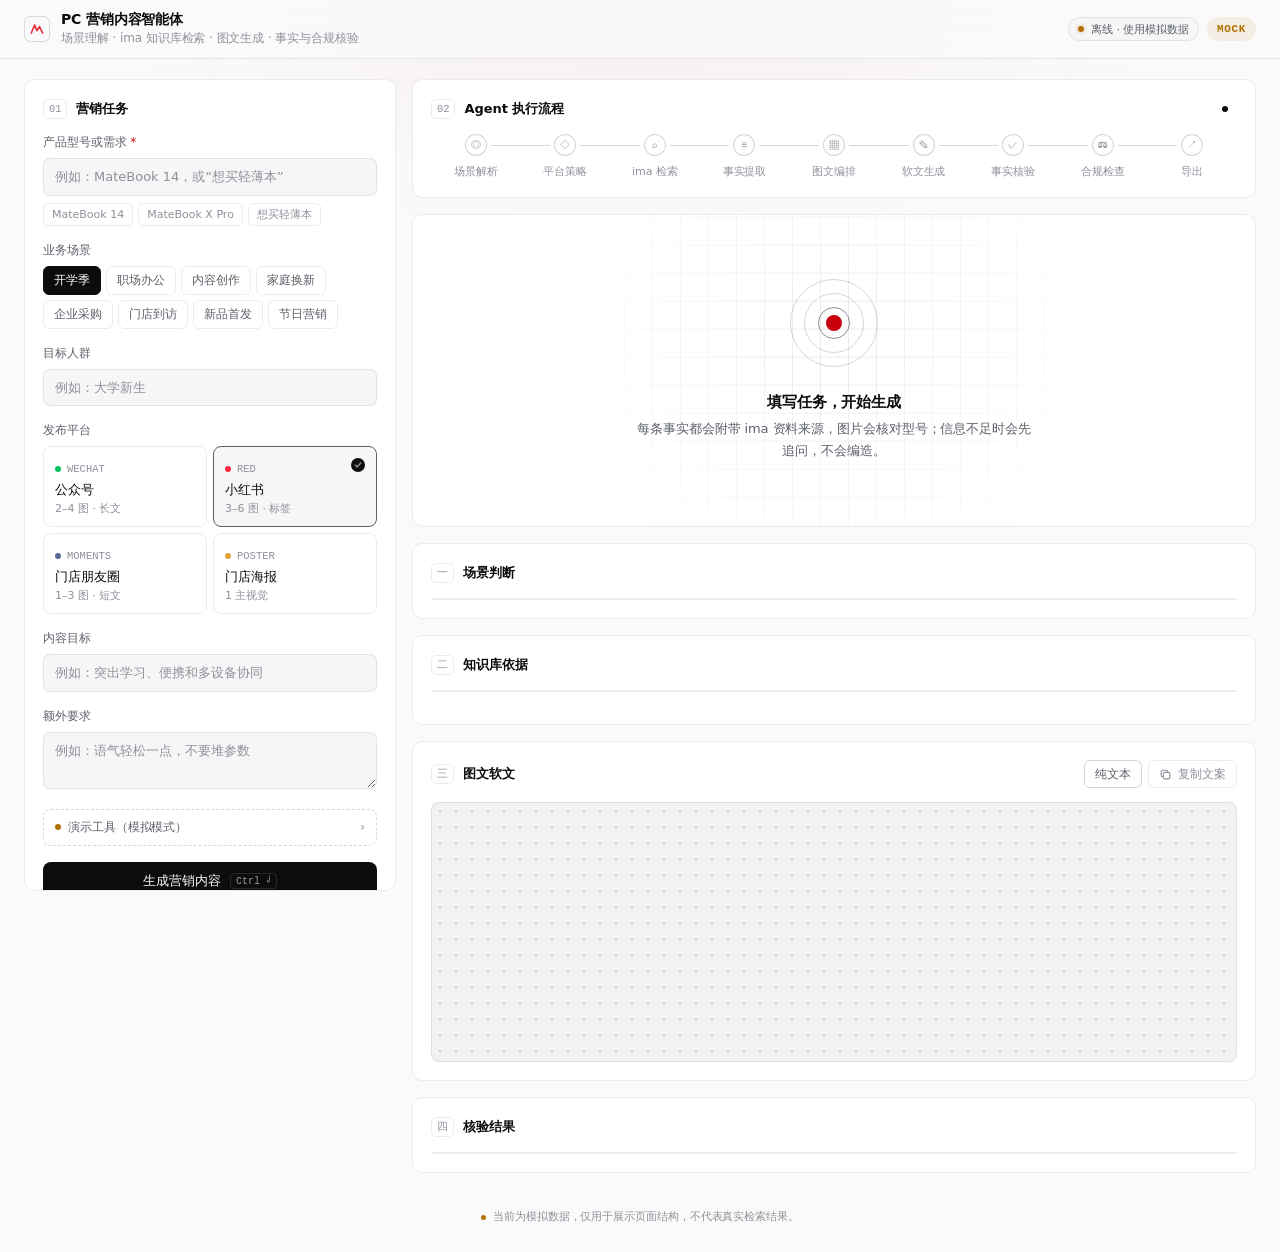
==== ui/index.html @ d0c8c780 "feat(ui): 新增营销内容智能体前端界面（成员 B，模拟数据版） - ui/index.html、ui/styles.css、ui/app.js、ui/mock.js，原生 HTML/CSS/J" ====
<!DOCTYPE html>
<html lang="zh-CN">
<head>
  <meta charset="UTF-8" />
  <meta name="viewport" content="width=device-width, initial-scale=1.0" />
  <title>华为 PC 营销内容智能体</title>
  <link rel="stylesheet" href="styles.css" />
</head>
<body>
  <header class="topbar">
    <div class="brand">
      <div class="logo" aria-hidden="true">
        <svg viewBox="0 0 32 32"><rect x="0.5" y="0.5" width="31" height="31" rx="8" fill="none" stroke="currentColor" stroke-opacity=".18"/><path d="M9 21l4-10 3 7 3-5 4 8" stroke="#e5303a" stroke-width="2" fill="none" stroke-linecap="round" stroke-linejoin="round"/></svg>
      </div>
      <div>
        <h1>PC 营销内容智能体</h1>
        <p>场景理解 · ima 知识库检索 · 图文生成 · 事实与合规核验</p>
      </div>
    </div>
    <div class="topbar-right">
      <div class="kb-chip" id="kbChip" title="知识库连接状态">
        <span class="dot"></span><span id="kbText">检测中…</span>
      </div>
      <div class="mode-chip" id="modeChip">MOCK</div>
    </div>
  </header>

  <main class="layout">
    <!-- 左侧：任务输入 -->
    <section class="panel input-panel" aria-labelledby="inputTitle">
      <div class="panel-head">
        <span class="step-num">01</span>
        <h2 id="inputTitle">营销任务</h2>
      </div>

      <form id="taskForm" novalidate>
        <label class="field">
          <span class="field-label">产品型号或需求 <em>*</em></span>
          <input id="product" name="product_query" type="text" placeholder="例如：MateBook 14，或“想买轻薄本”" autocomplete="off" />
          <div class="presets" id="productPresets"></div>
        </label>

        <div class="field">
          <span class="field-label">业务场景</span>
          <div class="chips" id="sceneChips" role="radiogroup" aria-label="业务场景"></div>
        </div>

        <label class="field">
          <span class="field-label">目标人群</span>
          <input id="audience" name="audience" type="text" placeholder="例如：大学新生" autocomplete="off" />
        </label>

        <div class="field">
          <span class="field-label">发布平台</span>
          <div class="platforms" id="platformCards" role="radiogroup" aria-label="发布平台"></div>
        </div>

        <label class="field">
          <span class="field-label">内容目标</span>
          <input id="goal" name="goal" type="text" placeholder="例如：突出学习、便携和多设备协同" autocomplete="off" />
        </label>

        <label class="field">
          <span class="field-label">额外要求</span>
          <textarea id="extra" name="extra_requirements" rows="2" placeholder="例如：语气轻松一点，不要堆参数"></textarea>
        </label>

        <details class="demo-box" id="demoBox">
          <summary>演示工具（模拟模式）</summary>
          <div class="demo-inner">
            <span class="field-label">强制返回状态</span>
            <div class="seg" id="forceSeg">
              <button type="button" data-v="auto" class="on">自动</button>
              <button type="button" data-v="success">成功</button>
              <button type="button" data-v="partial">部分</button>
              <button type="button" data-v="needs_input">追问</button>
              <button type="button" data-v="conflict">冲突</button>
              <button type="button" data-v="error">失败</button>
            </div>
            <span class="field-label">一键填入测试用例</span>
            <div class="cases" id="caseBtns"></div>
          </div>
        </details>

        <button type="submit" class="btn-primary" id="runBtn">
          <span class="btn-text">生成营销内容</span>
          <span class="btn-spin" aria-hidden="true"></span>
          <kbd>Ctrl ↵</kbd>
        </button>
      </form>
    </section>

    <!-- 右侧：流程与结果 -->
    <section class="result-col" aria-live="polite">
      <!-- Agent 流程 -->
      <div class="panel pipeline-panel">
        <div class="panel-head">
          <span class="step-num">02</span>
          <h2>Agent 执行流程</h2>
          <span class="status-badge" id="statusBadge" hidden></span>
        </div>
        <ol class="pipeline" id="pipeline"></ol>
      </div>

      <!-- 空状态 -->
      <div class="panel empty-state" id="emptyState">
        <div class="empty-art" aria-hidden="true">
          <div class="ring r1"></div><div class="ring r2"></div><div class="ring r3"></div>
          <div class="core">AI</div>
        </div>
        <h3>填写任务，开始生成</h3>
        <p>每条事实都会附带 ima 资料来源，图片会核对型号；信息不足时会先追问，不会编造。</p>
      </div>

      <!-- 状态提示 -->
      <div class="alert" id="alertBox" hidden></div>

      <!-- 四块结果 -->
      <div class="results" id="results" hidden>
        <article class="panel card" id="cardScene">
          <div class="panel-head"><span class="step-num">一</span><h2>场景判断</h2></div>
          <div class="scene-grid" id="sceneGrid"></div>
        </article>

        <article class="panel card" id="cardEvidence">
          <div class="panel-head"><span class="step-num">二</span><h2>知识库依据</h2><span class="count" id="evCount"></span></div>
          <ul class="facts" id="factList"></ul>
          <div class="media-strip" id="mediaStrip"></div>
        </article>

        <article class="panel card card-wide" id="cardContent">
          <div class="panel-head">
            <span class="step-num">三</span><h2>图文软文</h2>
            <div class="head-actions">
              <button class="btn-ghost" id="toggleView" type="button">纯文本</button>
              <button class="btn-copy" id="copyBtn" type="button" disabled>
                <svg viewBox="0 0 24 24" aria-hidden="true"><rect x="8" y="8" width="12" height="12" rx="2"/><path d="M16 8V6a2 2 0 0 0-2-2H6a2 2 0 0 0-2 2v8a2 2 0 0 0 2 2h2"/></svg>
                <span>复制文案</span>
              </button>
            </div>
          </div>
          <div class="preview-stage" id="previewStage"></div>
          <pre class="plain" id="plainView" hidden></pre>
        </article>

        <article class="panel card card-wide" id="cardChecks">
          <div class="panel-head"><span class="step-num">四</span><h2>核验结果</h2><div class="check-summary" id="checkSummary"></div></div>
          <div class="checks" id="checkList"></div>
        </article>
      </div>
    </section>
  </main>

  <footer class="foot">
    <span id="footNote">当前为模拟数据，仅用于展示页面结构，不代表真实检索结果。</span>
  </footer>

  <div class="toast" id="toast" role="status"></div>

  <script src="mock.js"></script>
  <script src="app.js"></script>
</body>
</html>
---- ui/styles.css ----
/* 华为 PC 营销内容智能体 · 前端样式（成员 B）
 * 设计语言：Linear / Vercel 式极简 —— 中性底色、1px 细边框、红色仅作点缀、动效克制。
 * 默认深色，跟随系统自动切换浅色。
 */
:root {
  --bg: #08090a;
  --surface: #0e0f11;
  --surface-2: #141518;
  --surface-3: #1b1c20;
  --line: rgba(255, 255, 255, 0.07);
  --line-2: rgba(255, 255, 255, 0.14);
  --text: #f2f3f5;
  --text-2: #9a9ea8;
  --text-3: #62666f;
  --accent: #e5303a;
  --accent-soft: rgba(229, 48, 58, 0.12);
  --invert: #f2f3f5;
  --invert-text: #0b0c0d;
  --pass: #3fb97c;  --pass-soft: rgba(63, 185, 124, 0.12);
  --warn: #e5a23a;  --warn-soft: rgba(229, 162, 58, 0.12);
  --fail: #ef5a5a;  --fail-soft: rgba(239, 90, 90, 0.12);
  --unk: #8b93f5;   --unk-soft: rgba(139, 147, 245, 0.12);
  --stage: #0a0b0d;
  --slot: #17181c;
  --slot-ink: rgba(255, 255, 255, 0.38);
  --radius: 10px;
  --radius-sm: 7px;
  --ease: cubic-bezier(0.22, 0.61, 0.36, 1);
  --font: "Inter", "HarmonyOS Sans SC", "PingFang SC", "Microsoft YaHei", system-ui, -apple-system, sans-serif;
  --mono: ui-monospace, "SF Mono", "JetBrains Mono", Consolas, monospace;
  color-scheme: dark;
}
@media (prefers-color-scheme: light) {
  :root {
    --bg: #fafafa; --surface: #ffffff; --surface-2: #f6f6f7; --surface-3: #efeff1;
    --line: rgba(0, 0, 0, 0.08); --line-2: rgba(0, 0, 0, 0.16);
    --text: #0b0c0d; --text-2: #5c606a; --text-3: #8d919b;
    --accent: #c7000b; --accent-soft: rgba(199, 0, 11, 0.07);
    --invert: #0b0c0d; --invert-text: #fafafa;
    --pass: #168a53; --pass-soft: rgba(22, 138, 83, 0.09);
    --warn: #b06f00; --warn-soft: rgba(176, 111, 0, 0.09);
    --fail: #d03434; --fail-soft: rgba(208, 52, 52, 0.07);
    --unk: #5560e0;  --unk-soft: rgba(85, 96, 224, 0.08);
    --stage: #f2f2f4; --slot: #e7e7ea; --slot-ink: rgba(0, 0, 0, 0.32);
    color-scheme: light;
  }
}

* { box-sizing: border-box; }
html, body { margin: 0; }
body {
  font-family: var(--font); color: var(--text); background: var(--bg);
  min-height: 100vh; overflow-x: hidden;
  -webkit-font-smoothing: antialiased; -moz-osx-font-smoothing: grayscale;
  letter-spacing: -0.005em;
}
/* 顶部一道极淡的光，作为唯一的氛围元素 */
body::before {
  content: ""; position: fixed; inset: 0 0 auto 0; height: 360px; pointer-events: none; z-index: 0;
  background: radial-gradient(60% 100% at 50% 0%, var(--accent-soft), transparent 70%);
  opacity: 0.6;
}
button, input, textarea { font: inherit; color: inherit; }
button { -webkit-tap-highlight-color: transparent; }
:focus-visible { outline: 2px solid var(--accent); outline-offset: 2px; border-radius: 4px; }
::selection { background: var(--accent-soft); color: var(--text); }
code, kbd { font-family: var(--mono); }

/* ---------- 顶栏 ---------- */
.topbar {
  position: sticky; top: 0; z-index: 20;
  display: flex; align-items: center; justify-content: space-between;
  padding: 11px 24px;
  background: color-mix(in srgb, var(--bg) 80%, transparent);
  backdrop-filter: saturate(1.4) blur(12px); -webkit-backdrop-filter: saturate(1.4) blur(12px);
  border-bottom: 1px solid var(--line);
}
.brand { display: flex; align-items: center; gap: 11px; }
.logo svg { width: 26px; height: 26px; display: block; }
.brand h1 { margin: 0; font-size: 14px; font-weight: 600; letter-spacing: -0.01em; }
.brand p { margin: 1px 0 0; font-size: 12px; color: var(--text-3); }
.topbar-right { display: flex; gap: 8px; align-items: center; }
.kb-chip, .mode-chip {
  display: inline-flex; align-items: center; gap: 7px; height: 24px;
  font-size: 11px; font-weight: 500; padding: 0 9px; border-radius: 999px;
  background: var(--surface-2); border: 1px solid var(--line); color: var(--text-2);
}
.kb-chip .dot { width: 6px; height: 6px; border-radius: 50%; background: var(--text-3); }
.kb-chip.ok .dot { background: var(--pass); box-shadow: 0 0 0 3px var(--pass-soft); }
.kb-chip.mock .dot { background: var(--warn); box-shadow: 0 0 0 3px var(--warn-soft); animation: breathe 2.4s ease-in-out infinite; }
.mode-chip { font-family: var(--mono); font-weight: 600; letter-spacing: 0.06em; color: var(--warn); background: var(--warn-soft); border-color: transparent; }
.mode-chip.live { color: var(--pass); background: var(--pass-soft); }
@keyframes breathe { 50% { opacity: 0.45; } }

/* ---------- 布局 ---------- */
.layout {
  position: relative; z-index: 1;
  display: grid; grid-template-columns: 372px minmax(0, 1fr); gap: 16px;
  max-width: 1400px; margin: 0 auto; padding: 20px 24px 36px;
}
@media (max-width: 1080px) { .layout { grid-template-columns: 1fr; } }

.panel {
  background: var(--surface); border: 1px solid var(--line); border-radius: var(--radius);
  padding: 18px; transition: border-color 0.25s var(--ease);
}
.panel:hover { border-color: var(--line-2); }
.panel-head { display: flex; align-items: center; gap: 9px; margin-bottom: 14px; min-height: 22px; }
.panel-head h2 { margin: 0; font-size: 13px; font-weight: 600; letter-spacing: -0.005em; }
.step-num {
  display: inline-grid; place-items: center; min-width: 22px; height: 20px; padding: 0 5px;
  border-radius: 5px; font-family: var(--mono); font-size: 10.5px; font-weight: 500;
  color: var(--text-3); border: 1px solid var(--line);
}
.count { margin-left: auto; font-size: 11px; color: var(--text-3); font-variant-numeric: tabular-nums; }

/* ---------- 输入区 ---------- */
.input-panel { position: sticky; top: 68px; align-self: start; max-height: calc(100vh - 88px); overflow: auto; scrollbar-width: thin; }
.field { display: block; margin-bottom: 16px; }
.field-label { display: block; font-size: 12px; font-weight: 500; color: var(--text-2); margin-bottom: 7px; }
.field-label em { color: var(--accent); font-style: normal; }
input[type="text"], textarea {
  width: 100%; padding: 8px 11px; border-radius: var(--radius-sm); font-size: 13px; line-height: 1.5;
  border: 1px solid var(--line); background: var(--surface-2);
  transition: border-color 0.2s var(--ease), box-shadow 0.2s var(--ease), background 0.2s;
  resize: vertical;
}
input::placeholder, textarea::placeholder { color: var(--text-3); }
input[type="text"]:hover, textarea:hover { border-color: var(--line-2); }
input[type="text"]:focus, textarea:focus { outline: none; border-color: var(--text-3); box-shadow: 0 0 0 3px var(--line); }
.field.invalid input { border-color: var(--fail); box-shadow: 0 0 0 3px var(--fail-soft); animation: shake 0.3s var(--ease); }
@keyframes shake { 25% { transform: translateX(-3px); } 75% { transform: translateX(3px); } }

.presets { display: flex; gap: 5px; flex-wrap: wrap; margin-top: 7px; }
.presets button {
  font-size: 11px; padding: 3px 8px; border-radius: 5px; cursor: pointer;
  border: 1px solid var(--line); background: transparent; color: var(--text-3);
  transition: color 0.15s, border-color 0.15s;
}
.presets button:hover { color: var(--text); border-color: var(--line-2); }

.chips { display: flex; flex-wrap: wrap; gap: 5px; }
.chip {
  padding: 5px 10px; border-radius: 6px; cursor: pointer; font-size: 12px; color: var(--text-2);
  border: 1px solid var(--line); background: transparent;
  transition: color 0.15s, background 0.15s, border-color 0.15s;
}
.chip:hover { color: var(--text); border-color: var(--line-2); }
.chip[aria-checked="true"] { background: var(--invert); color: var(--invert-text); border-color: var(--invert); }

.platforms { display: grid; grid-template-columns: 1fr 1fr; gap: 6px; }
.pf {
  position: relative; text-align: left; cursor: pointer;
  padding: 10px 11px; border-radius: 8px; border: 1px solid var(--line); background: transparent;
  transition: border-color 0.2s var(--ease), background 0.2s var(--ease);
}
.pf:hover { border-color: var(--line-2); background: var(--surface-2); }
.pf .pf-ico {
  display: inline-flex; align-items: center; gap: 6px; font-size: 10.5px; color: var(--text-3);
  margin-bottom: 6px; font-family: var(--mono);
}
.pf .pf-ico::before { content: ""; width: 6px; height: 6px; border-radius: 50%; background: var(--c, var(--text-3)); }
.pf b { display: block; font-size: 13px; font-weight: 500; }
.pf small { display: block; font-size: 11px; color: var(--text-3); margin-top: 2px; }
.pf[aria-checked="true"] { border-color: var(--text-2); background: var(--surface-2); }
.pf[aria-checked="true"]::after {
  content: ""; position: absolute; top: 11px; right: 11px; width: 14px; height: 14px; border-radius: 50%;
  background: var(--invert) url("data:image/svg+xml,%3Csvg xmlns='http://www.w3.org/2000/svg' viewBox='0 0 16 16'%3E%3Cpath d='M4.5 8.2l2.3 2.3 4.7-5' fill='none' stroke='%23888' stroke-width='2' stroke-linecap='round' stroke-linejoin='round'/%3E%3C/svg%3E") center/12px no-repeat;
  animation: pop 0.25s var(--ease);
}
@keyframes pop { from { transform: scale(0.6); opacity: 0; } }

.demo-box { margin: 4px 0 16px; border: 1px dashed var(--line-2); border-radius: 8px; }
.demo-box summary {
  cursor: pointer; padding: 9px 11px; font-size: 12px; color: var(--text-2); font-weight: 500;
  list-style: none; display: flex; align-items: center; gap: 7px;
}
.demo-box summary::-webkit-details-marker { display: none; }
.demo-box summary::before { content: ""; width: 6px; height: 6px; border-radius: 50%; background: var(--warn); }
.demo-box summary::after { content: "›"; margin-left: auto; color: var(--text-3); transition: transform 0.2s var(--ease); }
.demo-box[open] summary::after { transform: rotate(90deg); }
.demo-inner { padding: 0 11px 11px; }
.seg { display: inline-flex; flex-wrap: wrap; padding: 2px; gap: 2px; margin-bottom: 12px; border-radius: 7px; background: var(--surface-2); border: 1px solid var(--line); }
.seg button { font-size: 11px; padding: 4px 8px; border-radius: 5px; border: 0; background: transparent; color: var(--text-3); cursor: pointer; transition: all 0.15s; }
.seg button:hover { color: var(--text); }
.seg button.on { background: var(--surface-3); color: var(--text); box-shadow: 0 0 0 1px var(--line-2); }
.cases { display: grid; gap: 2px; }
.cases button {
  text-align: left; font-size: 12px; padding: 6px 8px; border-radius: 6px; cursor: pointer;
  border: 0; background: transparent; color: var(--text-2); transition: background 0.15s, color 0.15s;
}
.cases button:hover { background: var(--surface-2); color: var(--text); }
.cases button b { font-family: var(--mono); font-weight: 500; font-size: 10.5px; color: var(--text-3); margin-right: 8px; display: inline-block; min-width: 40px; }

.btn-primary {
  position: relative; width: 100%; display: flex; align-items: center; justify-content: center; gap: 9px;
  height: 38px; border: 0; border-radius: 8px; cursor: pointer;
  color: var(--invert-text); background: var(--invert); font-weight: 500; font-size: 13px;
  transition: opacity 0.2s, transform 0.15s var(--ease);
}
.btn-primary:hover { opacity: 0.88; }
.btn-primary:active { transform: scale(0.99); }
.btn-primary:disabled { cursor: progress; opacity: 0.7; }
.btn-primary kbd { font-size: 10px; padding: 1px 5px; border-radius: 4px; border: 1px solid color-mix(in srgb, var(--invert-text) 20%, transparent); opacity: 0.6; }
.btn-spin { display: none; width: 13px; height: 13px; border-radius: 50%; border: 1.5px solid color-mix(in srgb, var(--invert-text) 25%, transparent); border-top-color: var(--invert-text); animation: spin 0.7s linear infinite; }
.btn-primary.loading .btn-spin { display: inline-block; }
.btn-primary.loading kbd { display: none; }
@keyframes spin { to { transform: rotate(360deg); } }

/* ---------- 右侧 ---------- */
.result-col { display: flex; flex-direction: column; gap: 16px; min-width: 0; }

.status-badge {
  margin-left: auto; display: inline-flex; align-items: center; gap: 6px;
  font-size: 11px; font-weight: 500; padding: 3px 9px; border-radius: 999px; animation: fade 0.3s var(--ease);
}
.status-badge::before { content: ""; width: 6px; height: 6px; border-radius: 50%; background: currentColor; }
.st-success { background: var(--pass-soft); color: var(--pass); }
.st-partial { background: var(--warn-soft); color: var(--warn); }
.st-needs_input { background: var(--unk-soft); color: var(--unk); }
.st-conflict, .st-error { background: var(--fail-soft); color: var(--fail); }

/* 流程：横向细线进度 */
.pipeline { list-style: none; margin: 0; padding: 0; display: grid; grid-template-columns: repeat(9, 1fr); gap: 0; }
@media (max-width: 760px) { .pipeline { grid-template-columns: repeat(3, 1fr); row-gap: 14px; } }
.pipeline li { position: relative; text-align: center; font-size: 11px; color: var(--text-3); transition: color 0.3s var(--ease); white-space: nowrap; }
.pipeline .node {
  position: relative; z-index: 1; width: 22px; height: 22px; margin: 0 auto 8px; border-radius: 50%;
  display: grid; place-items: center; font-size: 10px; font-family: var(--mono);
  background: var(--surface); border: 1px solid var(--line-2); color: var(--text-3);
  transition: all 0.35s var(--ease);
}
.pipeline li:not(:last-child)::before,
.pipeline li:not(:last-child)::after {
  content: ""; position: absolute; top: 11px; left: calc(50% + 15px); right: calc(-50% + 15px); height: 1px;
}
.pipeline li:not(:last-child)::before { background: var(--line-2); }
.pipeline li:not(:last-child)::after { background: var(--text-2); transform: scaleX(0); transform-origin: left; transition: transform 0.4s var(--ease); }
.pipeline li.done:not(:last-child)::after { transform: scaleX(1); }
.pipeline li.done { color: var(--text-2); }
.pipeline li.done .node { background: var(--invert); border-color: var(--invert); color: var(--invert-text); }
.pipeline li.active { color: var(--text); }
.pipeline li.active .node { border-color: var(--accent); color: var(--accent); box-shadow: 0 0 0 4px var(--accent-soft); }
.pipeline li.active .node::after {
  content: ""; position: absolute; inset: -5px; border-radius: 50%; border: 1px solid var(--accent);
  opacity: 0; animation: ping 1.2s var(--ease) infinite;
}
.pipeline li.paused { color: var(--unk); }
.pipeline li.paused .node { border-color: var(--unk); color: var(--unk); background: var(--unk-soft); }
.pipeline li.failed { color: var(--fail); }
.pipeline li.failed .node { border-color: var(--fail); color: var(--fail); background: var(--fail-soft); }
.pipeline li.skipped { opacity: 0.4; }
@keyframes ping { 0% { opacity: 0.6; transform: scale(0.85); } 100% { opacity: 0; transform: scale(1.35); } }

/* 空状态 */
.empty-state { text-align: center; padding: 64px 24px; position: relative; overflow: hidden; }
.empty-state::before {
  content: ""; position: absolute; inset: 0; pointer-events: none;
  background-image: linear-gradient(var(--line) 1px, transparent 1px), linear-gradient(90deg, var(--line) 1px, transparent 1px);
  background-size: 28px 28px; background-position: center;
  mask-image: radial-gradient(circle at 50% 40%, #000 0, transparent 60%);
  -webkit-mask-image: radial-gradient(circle at 50% 40%, #000 0, transparent 60%);
}
.empty-state > * { position: relative; }
.empty-state h3 { margin: 26px 0 6px; font-size: 15px; font-weight: 600; letter-spacing: -0.01em; }
.empty-state p { margin: 0 auto; max-width: 400px; color: var(--text-2); font-size: 13px; line-height: 1.7; }
.empty-art { width: 88px; height: 88px; margin: 0 auto; }
.ring { position: absolute; inset: 0; border-radius: 50%; border: 1px solid var(--line-2); }
.r2 { inset: 14px; } .r3 { inset: 28px; border-color: var(--text-3); }
.r1 { animation: breathe 3.6s ease-in-out infinite; }
.r2 { animation: breathe 3.6s ease-in-out 0.6s infinite; }
.core {
  position: absolute; inset: 36px; border-radius: 50%;
  font-size: 0; background: var(--accent); box-shadow: 0 0 24px 2px var(--accent-soft);
}

/* 状态提示 */
.alert {
  border-radius: var(--radius); padding: 16px 18px 16px 20px; border: 1px solid var(--line);
  background: var(--surface); position: relative; overflow: hidden; animation: rise 0.35s var(--ease);
}
.alert::before { content: ""; position: absolute; left: 0; top: 0; bottom: 0; width: 2px; background: currentColor; }
.alert h3 { margin: 0 0 6px; font-size: 13px; font-weight: 600; display: flex; align-items: center; gap: 8px; }
.alert p { margin: 0 0 10px; font-size: 13px; color: var(--text-2); line-height: 1.65; }
.alert ol, .alert ul { margin: 0; padding-left: 18px; font-size: 13px; line-height: 1.9; color: var(--text); }
.alert li::marker { color: var(--text-3); }
.alert.needs_input { color: var(--unk); }
.alert.partial { color: var(--warn); }
.alert.conflict, .alert.error { color: var(--fail); }
.alert.needs_input h3, .alert.partial h3, .alert.conflict h3, .alert.error h3 { color: inherit; }
.alert .q-btn {
  margin-top: 12px; font-size: 12px; font-weight: 500; padding: 5px 11px; border-radius: 6px; cursor: pointer;
  border: 1px solid var(--line-2); background: var(--surface-2); color: var(--text) !important;
  transition: border-color 0.15s, background 0.15s;
}
.alert .q-btn:hover { border-color: var(--text-3); background: var(--surface-3); }
.alert .q-btn:disabled { opacity: 0.5; cursor: default; }
.conflict-grid { display: grid; grid-template-columns: 1fr auto 1fr; gap: 10px; align-items: stretch; margin-top: 10px; }
.conflict-side { background: var(--surface-2); border-radius: 8px; padding: 11px 12px; font-size: 12px; border: 1px solid var(--line); color: var(--text); }
.conflict-side b { display: block; font-size: 15px; font-weight: 600; margin: 3px 0; font-variant-numeric: tabular-nums; }
.conflict-side small { color: var(--text-3); }
.vs { align-self: center; font-family: var(--mono); font-size: 10.5px; color: var(--text-3); }
code { font-size: 11px; background: var(--surface-2); border: 1px solid var(--line); padding: 1px 5px; border-radius: 4px; color: var(--text-2); }

/* ---------- 结果卡 ---------- */
.results { display: grid; grid-template-columns: 1fr 1fr; gap: 16px; }
@media (max-width: 1280px) { .results { grid-template-columns: 1fr; } }
.card { animation: rise 0.45s var(--ease) both; }
.card:nth-child(2) { animation-delay: 0.06s; }
.card:nth-child(3) { animation-delay: 0.12s; }
.card:nth-child(4) { animation-delay: 0.18s; }
.card-wide { grid-column: 1 / -1; }
@keyframes rise { from { opacity: 0; transform: translateY(8px); } }
@keyframes fade { from { opacity: 0; } }

/* 场景判断：键值表 */
.scene-grid { display: grid; grid-template-columns: 1fr 1fr; border: 1px solid var(--line); border-radius: 8px; overflow: hidden; }
.scene-item { padding: 10px 12px; border-bottom: 1px solid var(--line); }
.scene-item:nth-child(odd):not(.full) { border-right: 1px solid var(--line); }
.scene-item:last-child { border-bottom: 0; }
.scene-item span { display: block; font-size: 11px; color: var(--text-3); margin-bottom: 3px; }
.scene-item b { font-size: 13px; font-weight: 500; line-height: 1.55; }
.scene-item.full { grid-column: 1 / -1; }

/* 知识库依据 */
.facts { list-style: none; margin: 0 0 14px; padding: 0; border: 1px solid var(--line); border-radius: 8px; overflow: hidden; }
.fact { display: grid; grid-template-columns: 64px 1fr; gap: 10px; padding: 10px 12px; border-bottom: 1px solid var(--line); transition: background 0.15s; }
.fact:last-child { border-bottom: 0; }
.fact:hover { background: var(--surface-2); }
.fact-tag { font-size: 11px; color: var(--text-3); padding-top: 1px; white-space: nowrap; overflow: hidden; text-overflow: ellipsis; }
.fact p { margin: 0; font-size: 13px; line-height: 1.6; }
.fact small { display: block; margin-top: 3px; font-size: 11px; color: var(--text-3); font-family: var(--mono); letter-spacing: 0; }
.empty-mini { list-style: none; font-size: 12px; color: var(--text-3); padding: 14px; text-align: center; border: 1px dashed var(--line-2); border-radius: 8px; }
.facts .empty-mini { border: 0; }

.media-strip { display: grid; grid-template-columns: repeat(auto-fill, minmax(112px, 1fr)); gap: 8px; }
.media { position: relative; border-radius: 8px; overflow: hidden; background: var(--surface-2); border: 1px solid var(--line); transition: border-color 0.2s; }
.media:hover { border-color: var(--line-2); }
.media .thumb { position: relative; aspect-ratio: 4/3; display: grid; place-items: center; background: var(--slot) !important; }
.media .thumb svg { width: 40%; }
.media .meta { padding: 7px 8px; border-top: 1px solid var(--line); }
.media .meta b { display: block; font-size: 11px; font-weight: 500; white-space: nowrap; overflow: hidden; text-overflow: ellipsis; }
.media .meta small { display: block; font-size: 10px; color: var(--text-3); margin-top: 2px; }
.media .pill {
  position: absolute; z-index: 2; top: 6px; left: 6px; display: inline-flex; align-items: center; gap: 4px;
  font-size: 10px; padding: 1px 6px; border-radius: 4px; font-weight: 500;
  background: var(--surface); border: 1px solid var(--line);
}
.media .pill::before { content: ""; width: 5px; height: 5px; border-radius: 50%; background: currentColor; }
.media.usable .pill { color: var(--pass); }
.media.model_mismatch .pill, .media.unreachable .pill { color: var(--fail); }
.media.pending_confirmation .pill { color: var(--warn); }
.media.model_mismatch, .media.unreachable { opacity: 0.55; }
.media.model_mismatch .thumb::after, .media.unreachable .thumb::after {
  content: ""; position: absolute; inset: 0;
  background: repeating-linear-gradient(135deg, transparent 0 7px, var(--fail-soft) 7px 8px);
}

/* 文案操作 */
.head-actions { margin-left: auto; display: flex; gap: 6px; }
.btn-ghost, .btn-copy {
  display: inline-flex; align-items: center; gap: 6px; height: 28px; font-size: 12px; font-weight: 500;
  padding: 0 10px; border-radius: 6px; cursor: pointer; border: 1px solid var(--line-2); background: transparent; color: var(--text-2);
  transition: all 0.15s var(--ease);
}
.btn-ghost:hover:not(:disabled) { color: var(--text); background: var(--surface-2); }
.btn-ghost:disabled { opacity: 0.4; cursor: not-allowed; }
.btn-copy { background: var(--invert); color: var(--invert-text); border-color: var(--invert); }
.btn-copy:hover:not(:disabled) { opacity: 0.88; }
.btn-copy svg { width: 13px; height: 13px; fill: none; stroke: currentColor; stroke-width: 2; }
.btn-copy:disabled { background: transparent; border-color: var(--line); color: var(--text-3); cursor: not-allowed; }
.btn-copy.copied { background: var(--pass); border-color: var(--pass); color: #fff; }

.preview-stage {
  position: relative; border-radius: 8px; padding: 32px 20px; min-height: 260px;
  background-color: var(--stage); border: 1px solid var(--line);
  background-image: radial-gradient(var(--line-2) 1px, transparent 1px); background-size: 16px 16px;
  display: flex; justify-content: center; align-items: flex-start;
}
.preview-stage > * { animation: rise 0.4s var(--ease) both; }
.plain {
  margin: 0; white-space: pre-wrap; font-family: var(--mono); font-size: 12px; line-height: 1.85; letter-spacing: 0;
  background: var(--stage); border: 1px solid var(--line); border-radius: 8px; padding: 18px; max-height: 520px; overflow: auto; color: var(--text);
}
.blank-content { align-self: center; text-align: center; color: var(--text-3); font-size: 12px; }
.blank-content b { display: block; font-size: 13px; font-weight: 500; color: var(--text-2); margin-bottom: 4px; }

/* 平台预览统一使用“真实平台”配色（浅底），与工作台 UI 区分 */
.img-slot {
  position: relative; border-radius: 6px; display: grid; place-items: center; overflow: hidden;
  background: #e9e9ec !important; color: rgba(0, 0, 0, 0.35); font-size: 11px; text-align: center;
}
.img-slot svg { width: 30%; max-width: 64px; }
.img-slot svg, .media .thumb svg { stroke: currentColor; }
.media .thumb { color: var(--slot-ink); }
.img-slot .cap { position: absolute; left: 0; right: 0; bottom: 0; padding: 4px 7px; font-size: 10px; color: rgba(0,0,0,.55); background: rgba(255,255,255,.75); text-align: left; white-space: nowrap; overflow: hidden; text-overflow: ellipsis; }
.img-slot .pos { position: absolute; top: 6px; right: 6px; font-size: 9px; padding: 1px 6px; border-radius: 4px; background: rgba(0,0,0,.55); color: #fff; }

/* 公众号 */
.wx-article { width: 100%; max-width: 540px; background: #fff; color: #1a1a1a; border-radius: 8px; padding: 28px 28px 24px; box-shadow: 0 0 0 1px rgba(0,0,0,.06), 0 12px 32px -12px rgba(0,0,0,.25); }
.wx-article h1 { font-size: 20px; line-height: 1.45; margin: 0 0 10px; font-weight: 600; letter-spacing: 0; }
.wx-meta { font-size: 12px; color: #999; margin-bottom: 18px; }
.wx-meta a { color: #576b95; text-decoration: none; margin-right: 8px; }
.wx-lead { font-size: 14px; line-height: 1.8; color: #555; padding: 10px 14px; background: #f7f7f7; border-left: 2px solid #c7000b; margin-bottom: 16px; }
.wx-article h3 { font-size: 15px; margin: 20px 0 8px; font-weight: 600; }
.wx-article p { font-size: 14px; line-height: 1.85; margin: 0 0 12px; color: #333; }
.wx-article .img-slot { aspect-ratio: 16/9; margin: 14px 0; }
.wx-cta { margin-top: 20px; padding: 12px; text-align: center; border-radius: 6px; border: 1px solid #eee; color: #c7000b; font-size: 14px; font-weight: 500; }

/* 手机框 */
.phone { width: 320px; border-radius: 36px; padding: 9px; background: #0b0b0c; box-shadow: 0 0 0 1px var(--line-2), 0 24px 48px -20px rgba(0,0,0,.5); }
.phone-screen { border-radius: 28px; overflow: hidden; background: #fff; color: #1a1a1a; height: 620px; display: flex; flex-direction: column; }
.phone-bar { display: flex; justify-content: space-between; padding: 10px 22px 6px; font-size: 11px; font-weight: 600; }
.phone-body { flex: 1; overflow: auto; scrollbar-width: none; }

/* 小红书 */
.xhs-cover { position: relative; aspect-ratio: 3/4; }
.xhs-cover .img-slot { position: absolute; inset: 0; border-radius: 0; }
.xhs-dots { position: absolute; bottom: 10px; left: 0; right: 0; display: flex; justify-content: center; gap: 4px; z-index: 2; }
.xhs-dots i { width: 5px; height: 5px; border-radius: 50%; background: rgba(0,0,0,.2); }
.xhs-dots i:first-child { background: #ff2442; }
.xhs-thumbs { display: flex; gap: 5px; padding: 8px 14px 0; }
.xhs-thumbs .img-slot { width: 46px; height: 46px; flex: none; }
.xhs-thumbs .img-slot .cap, .xhs-thumbs .img-slot .pos { display: none; }
.xhs-content { padding: 12px 16px 20px; }
.xhs-content h2 { font-size: 16px; line-height: 1.5; margin: 0 0 10px; font-weight: 600; }
.xhs-content p { font-size: 13px; line-height: 1.75; margin: 0 0 8px; color: #333; white-space: pre-wrap; }
.xhs-tags { display: flex; flex-wrap: wrap; gap: 4px 8px; margin-top: 8px; }
.xhs-tags span { color: #13386c; font-size: 13px; }
.xhs-cta { margin-top: 12px; font-size: 12px; color: #999; }

/* 朋友圈 */
.pyq { padding: 16px; display: grid; grid-template-columns: 40px 1fr; gap: 10px; }
.pyq-avatar { width: 40px; height: 40px; border-radius: 5px; background: #c7000b; display: grid; place-items: center; color: #fff; font-weight: 600; font-size: 12px; }
.pyq-name { color: #576b95; font-weight: 600; font-size: 14px; margin-bottom: 4px; }
.pyq-text { font-size: 14px; line-height: 1.65; margin: 0 0 8px; white-space: pre-wrap; }
.pyq-imgs { display: grid; grid-template-columns: repeat(3, 72px); gap: 4px; }
.pyq-imgs .img-slot { width: 72px; height: 72px; border-radius: 2px; }
.pyq-imgs .img-slot .cap { display: none; }
.pyq-foot { display: flex; justify-content: space-between; color: #aaa; font-size: 12px; margin-top: 8px; }
.pyq-point { display: inline-block; margin-top: 10px; font-size: 11px; padding: 2px 7px; border-radius: 4px; background: #f5f5f5; color: #666; }

/* 海报：保留唯一一处“品牌感”，但仍克制 */
.poster-wrap { position: relative; padding-bottom: 28px; }
.poster {
  position: relative; width: 340px; aspect-ratio: 3/4.2; border-radius: 10px; overflow: hidden;
  background: #0b0b0c; color: #fff; padding: 28px 24px; display: flex; flex-direction: column;
  box-shadow: 0 0 0 1px var(--line-2), 0 24px 48px -20px rgba(0,0,0,.5);
}
.poster::before { content: ""; position: absolute; inset: 0; background: radial-gradient(80% 50% at 100% 0%, rgba(199,0,11,.45), transparent 70%); }
.poster-brand { position: relative; font-family: var(--mono); font-size: 10px; letter-spacing: 0.25em; opacity: 0.55; }
.poster h1 { position: relative; font-size: 28px; line-height: 1.2; margin: 14px 0 8px; font-weight: 600; letter-spacing: -0.02em; }
.poster h2 { position: relative; font-size: 13px; font-weight: 400; opacity: 0.65; margin: 0 0 16px; }
.poster .img-slot { position: relative; flex: 1; min-height: 110px; border-radius: 6px; background: #1a1b1e !important; color: rgba(255,255,255,.3); }
.poster .img-slot .cap { background: rgba(0,0,0,.5); color: rgba(255,255,255,.7); }
.poster ul { position: relative; list-style: none; padding: 0; margin: 16px 0 0; display: grid; gap: 7px; }
.poster li { font-size: 12px; padding-left: 14px; position: relative; opacity: 0.9; }
.poster li::before { content: ""; position: absolute; left: 0; top: 7px; width: 6px; height: 1px; background: #ff4d5e; }
.poster-act { position: relative; margin-top: 14px; padding: 8px 10px; font-size: 11px; border-radius: 6px; border: 1px solid rgba(255,255,255,.14); opacity: 0.8; }
.poster-note { position: absolute; bottom: 0; left: 0; right: 0; text-align: center; font-size: 11px; color: var(--text-3); }

/* ---------- 核验 ---------- */
.check-summary { margin-left: auto; display: flex; gap: 5px; }
.check-summary span { font-size: 11px; font-weight: 500; padding: 2px 8px; border-radius: 999px; font-variant-numeric: tabular-nums; }
.checks { display: grid; grid-template-columns: repeat(auto-fill, minmax(250px, 1fr)); gap: 0; border: 1px solid var(--line); border-radius: 8px; overflow: hidden; }
.check { display: grid; grid-template-columns: auto 1fr; gap: 10px; padding: 12px; border-right: 1px solid var(--line); border-bottom: 1px solid var(--line); margin: 0 -1px -1px 0; transition: background 0.15s; }
.check:hover { background: var(--surface-2); }
.check .ico { width: 18px; height: 18px; margin-top: 1px; border-radius: 50%; display: grid; place-items: center; font-size: 10px; font-weight: 700; }
.check b { display: block; font-size: 13px; font-weight: 500; margin-bottom: 2px; }
.check p { margin: 0; font-size: 12px; color: var(--text-2); line-height: 1.6; }
.check .block-tag { display: inline-flex; align-items: center; gap: 4px; margin-top: 6px; font-size: 10px; font-weight: 500; color: var(--fail); font-family: var(--mono); letter-spacing: 0.02em; }
.check .block-tag::before { content: ""; width: 5px; height: 5px; border-radius: 1px; background: currentColor; }
.r-pass .ico { background: var(--pass-soft); color: var(--pass); }
.r-warning .ico { background: var(--warn-soft); color: var(--warn); }
.r-fail { background: var(--fail-soft); }
.r-fail .ico { background: var(--fail); color: #fff; }
.r-unknown .ico { background: var(--unk-soft); color: var(--unk); }
.checks .empty-mini { border: 0; grid-column: 1 / -1; }

/* ---------- 页脚与 toast ---------- */
.foot { position: relative; z-index: 1; text-align: center; font-size: 11px; color: var(--text-3); padding: 0 0 28px; }
.foot span::before { content: ""; display: inline-block; width: 5px; height: 5px; border-radius: 50%; background: var(--warn); margin-right: 7px; vertical-align: middle; }
.toast {
  position: fixed; left: 50%; bottom: 24px; transform: translate(-50%, 8px); opacity: 0;
  background: var(--surface-3); color: var(--text); border: 1px solid var(--line-2);
  font-size: 12px; padding: 8px 14px; border-radius: 8px;
  box-shadow: 0 12px 32px -8px rgba(0,0,0,.4); transition: opacity 0.25s var(--ease), transform 0.25s var(--ease);
  pointer-events: none; z-index: 50;
}
.toast.show { opacity: 1; transform: translate(-50%, 0); }

@media (prefers-reduced-motion: reduce) {
  *, *::before, *::after { animation: none !important; transition: none !important; }
}
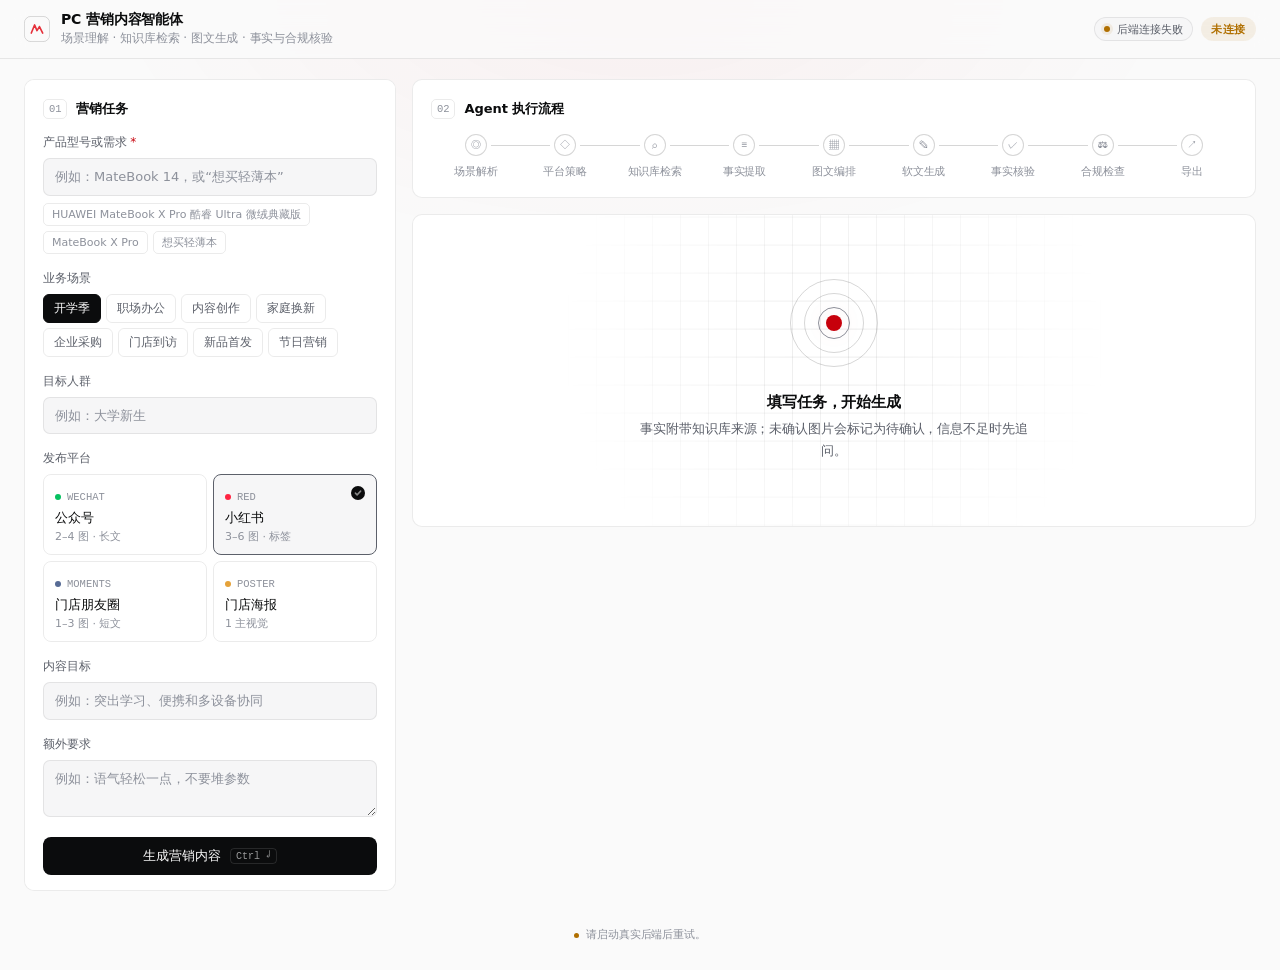
==== commit b96dbb30: "Integrate Huawei marketing agent first release" ====
--- a/ui/index.html
+++ b/ui/index.html
@@ -14,14 +14,14 @@
       </div>
       <div>
         <h1>PC 营销内容智能体</h1>
-        <p>场景理解 · ima 知识库检索 · 图文生成 · 事实与合规核验</p>
+        <p>场景理解 · 知识库检索 · 图文生成 · 事实与合规核验</p>
       </div>
     </div>
     <div class="topbar-right">
       <div class="kb-chip" id="kbChip" title="知识库连接状态">
         <span class="dot"></span><span id="kbText">检测中…</span>
       </div>
-      <div class="mode-chip" id="modeChip">MOCK</div>
+      <div class="mode-chip" id="modeChip">待连接</div>
     </div>
   </header>
 
@@ -65,7 +65,7 @@
           <textarea id="extra" name="extra_requirements" rows="2" placeholder="例如：语气轻松一点，不要堆参数"></textarea>
         </label>
 
-        <details class="demo-box" id="demoBox">
+        <details class="demo-box" id="demoBox" hidden>
           <summary>演示工具（模拟模式）</summary>
           <div class="demo-inner">
             <span class="field-label">强制返回状态</span>
@@ -109,7 +109,7 @@
           <div class="core">AI</div>
         </div>
         <h3>填写任务，开始生成</h3>
-        <p>每条事实都会附带 ima 资料来源，图片会核对型号；信息不足时会先追问，不会编造。</p>
+        <p>事实附带知识库来源；未确认图片会标记为待确认，信息不足时先追问。</p>
       </div>
 
       <!-- 状态提示 -->
@@ -117,6 +117,10 @@
 
       <!-- 四块结果 -->
       <div class="results" id="results" hidden>
+        <article class="panel card card-wide">
+          <div class="panel-head"><h2>知识来源</h2></div>
+          <div class="scene-grid" id="knowledgeSource"></div>
+        </article>
         <article class="panel card" id="cardScene">
           <div class="panel-head"><span class="step-num">一</span><h2>场景判断</h2></div>
           <div class="scene-grid" id="sceneGrid"></div>
@@ -152,12 +156,11 @@
   </main>
 
   <footer class="foot">
-    <span id="footNote">当前为模拟数据，仅用于展示页面结构，不代表真实检索结果。</span>
+    <span id="footNote">正在检查真实后端连接。</span>
   </footer>
 
   <div class="toast" id="toast" role="status"></div>
 
-  <script src="mock.js"></script>
   <script src="app.js"></script>
 </body>
 </html>
--- a/ui/styles.css
+++ b/ui/styles.css
@@ -47,6 +47,7 @@
 }
 
 * { box-sizing: border-box; }
+[hidden] { display: none !important; }
 html, body { margin: 0; }
 body {
   font-family: var(--font); color: var(--text); background: var(--bg);
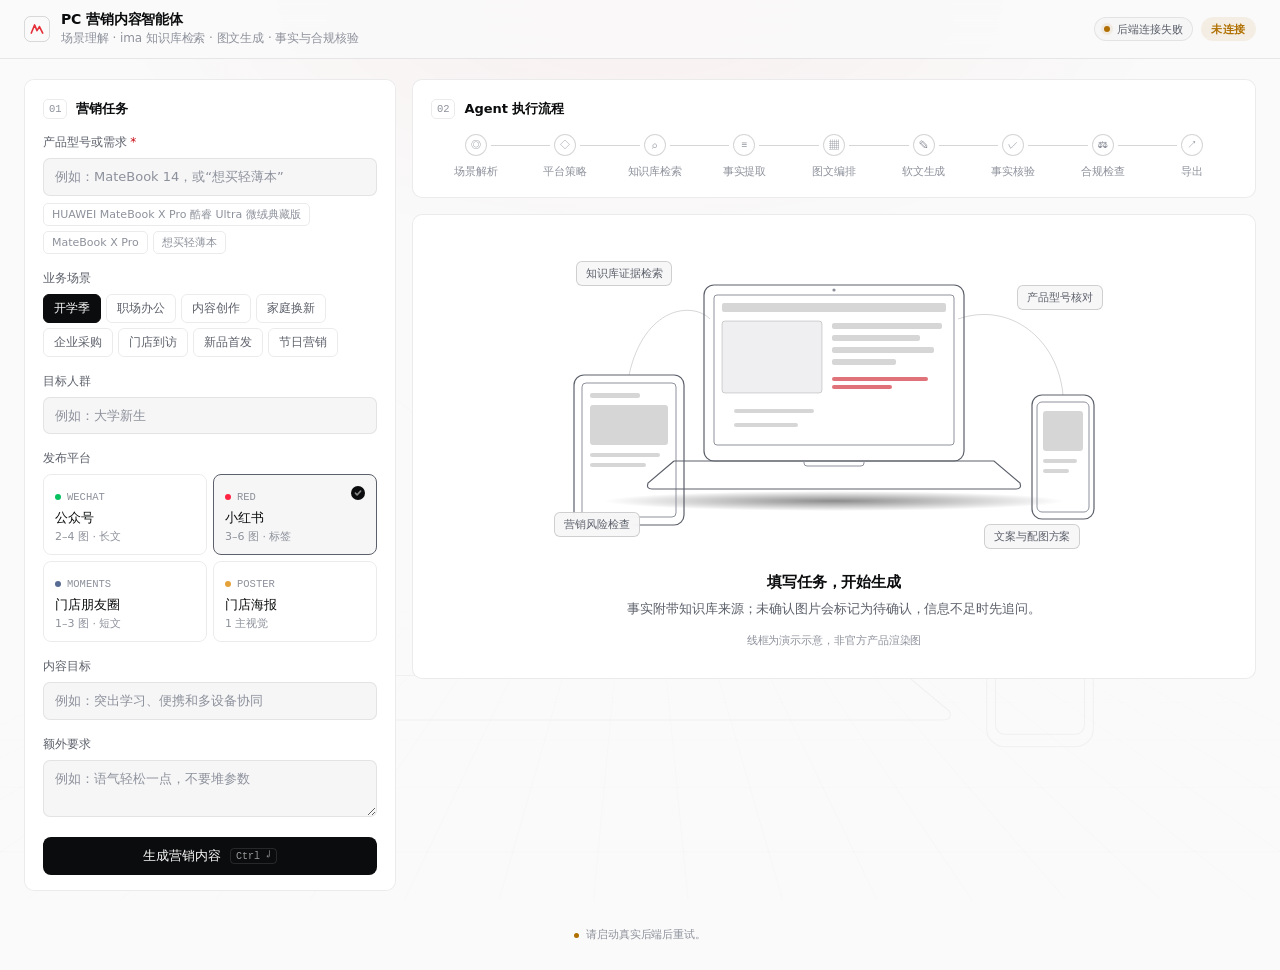
==== commit 85da2ee4: "整合新版前端并保留真实接口与知识来源展示" ====
--- a/ui/index.html
+++ b/ui/index.html
@@ -7,6 +7,24 @@
   <link rel="stylesheet" href="styles.css" />
 </head>
 <body>
+  <!-- 背景：透视网格地面 + 华为多设备线框（平板 / 笔记本 / 手机），纯装饰 -->
+  <div class="bg-scene" aria-hidden="true">
+    <div class="bg-floor"></div>
+    <svg class="bg-devices" viewBox="0 0 1440 900" preserveAspectRatio="xMidYMax slice" fill="none">
+      <rect x="150" y="560" width="220" height="300" rx="20" />
+      <rect x="166" y="576" width="188" height="268" rx="8" />
+      <rect x="470" y="420" width="500" height="340" rx="18" />
+      <rect x="490" y="440" width="460" height="296" rx="6" />
+      <path d="M420 760 H1020 L1068 800 Q1072 810 1060 810 H380 Q368 810 372 800 Z" />
+      <rect x="1110" y="600" width="120" height="240" rx="20" />
+      <rect x="1120" y="614" width="100" height="212" rx="10" />
+      <path class="bg-link" d="M260 560 C 300 430, 400 400, 470 470" pathLength="1" />
+      <path class="bg-run" d="M260 560 C 300 430, 400 400, 470 470" pathLength="1" />
+      <path class="bg-link" d="M970 470 C 1060 400, 1150 470, 1170 600" pathLength="1" />
+      <path class="bg-run r2" d="M970 470 C 1060 400, 1150 470, 1170 600" pathLength="1" />
+    </svg>
+  </div>
+
   <header class="topbar">
     <div class="brand">
       <div class="logo" aria-hidden="true">
@@ -14,7 +32,7 @@
       </div>
       <div>
         <h1>PC 营销内容智能体</h1>
-        <p>场景理解 · 知识库检索 · 图文生成 · 事实与合规核验</p>
+        <p>场景理解 · ima 知识库检索 · 图文生成 · 事实与合规核验</p>
       </div>
     </div>
     <div class="topbar-right">
@@ -100,16 +118,77 @@
           <span class="status-badge" id="statusBadge" hidden></span>
         </div>
         <ol class="pipeline" id="pipeline"></ol>
-      </div>
-
-      <!-- 空状态 -->
-      <div class="panel empty-state" id="emptyState">
-        <div class="empty-art" aria-hidden="true">
-          <div class="ring r1"></div><div class="ring r2"></div><div class="ring r3"></div>
-          <div class="core">AI</div>
+        <div class="term" id="termBox" hidden>
+          <div class="term-head"><i></i><i></i><i></i><span>请求状态</span><em id="termMode">等待响应</em></div>
+          <div class="term-body" id="termLog" role="log" aria-live="polite"></div>
+        </div>
+      </div>
+
+      <!-- 空状态：华为多设备线框渲染（平板 · 笔记本 · 手机，演示线框，非官方产品图） -->
+      <div class="panel empty-state hero" id="emptyState">
+        <div class="hero-stage" aria-hidden="true">
+          <svg class="hero-art" viewBox="0 0 560 300" fill="none">
+            <defs>
+              <linearGradient id="scanG" x1="0" y1="0" x2="0" y2="1">
+                <stop offset="0" stop-color="var(--accent)" stop-opacity="0" />
+                <stop offset="1" stop-color="var(--accent)" stop-opacity=".22" />
+              </linearGradient>
+              <radialGradient id="shadowG"><stop offset="0" stop-color="#000" stop-opacity=".45" /><stop offset="1" stop-color="#000" stop-opacity="0" /></radialGradient>
+              <clipPath id="dispClip"><rect x="160" y="40" width="240" height="150" rx="3" /></clipPath>
+            </defs>
+            <ellipse cx="280" cy="246" rx="230" ry="10" fill="url(#shadowG)" class="hero-shadow" />
+            <!-- 多屏协同连线：静态虚线 + 移动的光段 -->
+            <path class="link" d="M75 120 C 90 52, 138 46, 156 64" pathLength="1" />
+            <path class="link-run" d="M75 120 C 90 52, 138 46, 156 64" pathLength="1" />
+            <path class="link" d="M404 64 C 456 46, 504 84, 509 140" pathLength="1" />
+            <path class="link-run d2" d="M404 64 C 456 46, 504 84, 509 140" pathLength="1" />
+            <!-- 平板 -->
+            <g class="dev d-tab">
+              <rect class="draw" x="20" y="120" width="110" height="150" rx="10" pathLength="1" />
+              <rect class="draw thin" x="28" y="128" width="94" height="134" rx="4" pathLength="1" />
+              <rect class="ui" x="36" y="138" width="50" height="5" rx="2" />
+              <rect class="ui" x="36" y="150" width="78" height="40" rx="3" />
+              <rect class="ui" x="36" y="198" width="70" height="4" rx="2" />
+              <rect class="ui" x="36" y="208" width="56" height="4" rx="2" />
+            </g>
+            <!-- MateBook 笔记本 -->
+            <g class="dev d-lap">
+              <rect class="draw" x="150" y="30" width="260" height="176" rx="10" pathLength="1" />
+              <rect class="draw thin" x="160" y="40" width="240" height="150" rx="3" pathLength="1" />
+              <circle cx="280" cy="35" r="1.6" class="cam" />
+              <path class="draw" d="M120 206 H440 L466 228 Q468 234 462 234 H98 Q92 234 94 228 Z" pathLength="1" />
+              <path class="draw thin" d="M250 206 v2 a3 3 0 0 0 3 3 h54 a3 3 0 0 0 3 -3 v-2" pathLength="1" />
+              <g clip-path="url(#dispClip)">
+                <rect class="ui" x="168" y="48" width="224" height="9" rx="2" />
+                <rect class="ui img" x="168" y="66" width="100" height="72" rx="3" />
+                <rect class="ui" x="278" y="68" width="110" height="6" rx="2" />
+                <rect class="ui" x="278" y="80" width="88" height="6" rx="2" />
+                <rect class="ui" x="278" y="92" width="102" height="6" rx="2" />
+                <rect class="ui" x="278" y="104" width="64" height="6" rx="2" />
+                <rect class="ui bar b1" x="278" y="122" width="96" height="4" rx="2" />
+                <rect class="ui bar b2" x="278" y="130" width="60" height="4" rx="2" />
+                <circle class="ok" cx="172" cy="156" r="3" /><rect class="ui" x="180" y="154" width="80" height="4" rx="2" />
+                <circle class="ok o2" cx="172" cy="170" r="3" /><rect class="ui" x="180" y="168" width="64" height="4" rx="2" />
+                <rect class="scan" x="160" y="16" width="240" height="24" fill="url(#scanG)" />
+              </g>
+            </g>
+            <!-- 手机 -->
+            <g class="dev d-ph">
+              <rect class="draw" x="478" y="140" width="62" height="124" rx="10" pathLength="1" />
+              <rect class="draw thin" x="483" y="147" width="52" height="110" rx="5" pathLength="1" />
+              <rect class="ui" x="489" y="156" width="40" height="40" rx="3" />
+              <rect class="ui" x="489" y="204" width="34" height="4" rx="2" />
+              <rect class="ui" x="489" y="214" width="26" height="4" rx="2" />
+            </g>
+          </svg>
+          <span class="hero-tag t1">知识库证据检索</span>
+          <span class="hero-tag t2">产品型号核对</span>
+          <span class="hero-tag t3">营销风险检查</span>
+          <span class="hero-tag t4">文案与配图方案</span>
         </div>
         <h3>填写任务，开始生成</h3>
         <p>事实附带知识库来源；未确认图片会标记为待确认，信息不足时先追问。</p>
+        <small class="hero-note">线框为演示示意，非官方产品渲染图</small>
       </div>
 
       <!-- 状态提示 -->
@@ -130,6 +209,11 @@
           <div class="panel-head"><span class="step-num">二</span><h2>知识库依据</h2><span class="count" id="evCount"></span></div>
           <ul class="facts" id="factList"></ul>
           <div class="media-strip" id="mediaStrip"></div>
+        </article>
+
+        <article class="panel card card-wide" id="cardBench" hidden>
+          <div class="panel-head"><span class="step-num">◷</span><h2>检索与执行性能</h2><span class="count" id="benchTag"></span></div>
+          <div class="bench" id="benchBody"></div>
         </article>
 
         <article class="panel card card-wide" id="cardContent">
--- a/ui/styles.css
+++ b/ui/styles.css
@@ -20,6 +20,7 @@
   --warn: #e5a23a;  --warn-soft: rgba(229, 162, 58, 0.12);
   --fail: #ef5a5a;  --fail-soft: rgba(239, 90, 90, 0.12);
   --unk: #8b93f5;   --unk-soft: rgba(139, 147, 245, 0.12);
+  --neon: #b8ff4a;
   --stage: #0a0b0d;
   --slot: #17181c;
   --slot-ink: rgba(255, 255, 255, 0.38);
@@ -41,6 +42,7 @@
     --warn: #b06f00; --warn-soft: rgba(176, 111, 0, 0.09);
     --fail: #d03434; --fail-soft: rgba(208, 52, 52, 0.07);
     --unk: #5560e0;  --unk-soft: rgba(85, 96, 224, 0.08);
+    --neon: #0e8a3a;
     --stage: #f2f2f4; --slot: #e7e7ea; --slot-ink: rgba(0, 0, 0, 0.32);
     color-scheme: light;
   }
@@ -253,27 +255,53 @@
 .pipeline li.skipped { opacity: 0.4; }
 @keyframes ping { 0% { opacity: 0.6; transform: scale(0.85); } 100% { opacity: 0; transform: scale(1.35); } }
 
-/* 空状态 */
-.empty-state { text-align: center; padding: 64px 24px; position: relative; overflow: hidden; }
-.empty-state::before {
-  content: ""; position: absolute; inset: 0; pointer-events: none;
-  background-image: linear-gradient(var(--line) 1px, transparent 1px), linear-gradient(90deg, var(--line) 1px, transparent 1px);
-  background-size: 28px 28px; background-position: center;
-  mask-image: radial-gradient(circle at 50% 40%, #000 0, transparent 60%);
-  -webkit-mask-image: radial-gradient(circle at 50% 40%, #000 0, transparent 60%);
-}
+/* 空状态 / Hero：华为多设备线框 */
+.empty-state { text-align: center; padding: 40px 24px 30px; position: relative; overflow: hidden; }
 .empty-state > * { position: relative; }
-.empty-state h3 { margin: 26px 0 6px; font-size: 15px; font-weight: 600; letter-spacing: -0.01em; }
-.empty-state p { margin: 0 auto; max-width: 400px; color: var(--text-2); font-size: 13px; line-height: 1.7; }
-.empty-art { width: 88px; height: 88px; margin: 0 auto; }
-.ring { position: absolute; inset: 0; border-radius: 50%; border: 1px solid var(--line-2); }
-.r2 { inset: 14px; } .r3 { inset: 28px; border-color: var(--text-3); }
-.r1 { animation: breathe 3.6s ease-in-out infinite; }
-.r2 { animation: breathe 3.6s ease-in-out 0.6s infinite; }
-.core {
-  position: absolute; inset: 36px; border-radius: 50%;
-  font-size: 0; background: var(--accent); box-shadow: 0 0 24px 2px var(--accent-soft);
-}
+.empty-state h3 { margin: 18px 0 6px; font-size: 15px; font-weight: 600; letter-spacing: -0.01em; }
+.empty-state p { margin: 0 auto; max-width: 420px; color: var(--text-2); font-size: 13px; line-height: 1.7; }
+.hero-stage { position: relative; max-width: 560px; margin: 0 auto; }
+.hero-art { width: 100%; height: auto; display: block; overflow: visible; }
+.hero-art rect, .hero-art path, .hero-art circle { vector-effect: non-scaling-stroke; }
+.hero-art .draw { stroke: var(--text-2); stroke-width: 1.2; stroke-dasharray: 1; stroke-dashoffset: 1; animation: draw 1.6s var(--ease) forwards; }
+.hero-art .draw.thin { stroke: var(--text-3); stroke-width: 1; animation-delay: 0.25s; }
+.hero-art .d-lap .draw { animation-delay: 0.1s; }
+.hero-art .d-lap .draw.thin { animation-delay: 0.35s; }
+.hero-art .d-ph .draw { animation-delay: 0.5s; }
+.hero-art .d-tab .draw { animation-delay: 0.3s; }
+@keyframes draw { to { stroke-dashoffset: 0; } }
+.hero-art .ui { fill: var(--line-2); opacity: 0; animation: fade-in 0.5s var(--ease) 1.2s forwards; }
+.hero-art .ui.img { fill: var(--surface-3); stroke: var(--line-2); stroke-width: 1; }
+.hero-art .ui.bar { fill: var(--accent); fill-opacity: 0.55; transform-box: fill-box; transform-origin: left; animation: fade-in 0.4s 1.4s forwards, grow 3.6s var(--ease) 1.4s infinite; }
+.hero-art .ui.bar.b2 { animation-delay: 1.6s, 1.9s; }
+@keyframes grow { 0% { transform: scaleX(0.15); } 45%, 80% { transform: scaleX(1); } 100% { transform: scaleX(0.15); } }
+@keyframes fade-in { to { opacity: 1; } }
+.hero-art .cam { fill: var(--text-3); }
+.hero-art .ok { fill: none; stroke: var(--neon); stroke-width: 1.4; opacity: 0; animation: pop 4s var(--ease) 1.8s infinite; transform-box: fill-box; transform-origin: center; }
+.hero-art .ok.o2 { animation-delay: 2.6s; }
+@keyframes pop { 0% { opacity: 0; transform: scale(0.4); } 12%, 85% { opacity: 1; transform: scale(1); } 100% { opacity: 0; } }
+.hero-art .scan { animation: scan 4.2s linear 1.4s infinite; opacity: 0; }
+@keyframes scan { 0% { transform: translateY(0); opacity: 0; } 10% { opacity: 1; } 90% { opacity: 1; } 100% { transform: translateY(150px); opacity: 0; } }
+.hero-art .link { stroke: var(--line-2); stroke-width: 1; stroke-dasharray: 3 4; }
+.hero-art .link-run { stroke: var(--accent); stroke-width: 1.6; stroke-linecap: round; stroke-dasharray: 0.12 1; stroke-dashoffset: 0.12; animation: run 3.2s linear 1.2s infinite; }
+.hero-art .link-run.d2 { animation-delay: 2.2s; }
+@keyframes run { to { stroke-dashoffset: -1; } }
+.hero-art .hero-shadow { opacity: 0; animation: fade-in 1s 0.4s forwards; }
+.hero-tag {
+  position: absolute; font-size: 11px; color: var(--text-2); white-space: nowrap;
+  padding: 4px 9px; border-radius: 6px; background: color-mix(in srgb, var(--surface-2) 88%, transparent);
+  border: 1px solid var(--line-2); backdrop-filter: blur(6px); -webkit-backdrop-filter: blur(6px);
+  opacity: 0; animation: tag-in 0.6s var(--ease) forwards, float 6s ease-in-out infinite;
+}
+.hero-tag .n { font-style: normal; font-family: var(--mono); font-weight: 600; color: var(--neon); font-variant-numeric: tabular-nums; }
+.hero-tag.t1 { left: 4%; top: 2%; animation-delay: 1.4s, 2s; }
+.hero-tag.t2 { right: 2%; top: 10%; animation-delay: 1.7s, 3s; }
+.hero-tag.t3 { left: 0; bottom: 6%; animation-delay: 2s, 1s; }
+.hero-tag.t4 { right: 6%; bottom: 2%; animation-delay: 2.3s, 4s; }
+@keyframes tag-in { from { opacity: 0; transform: translateY(6px); } to { opacity: 1; } }
+@keyframes float { 50% { margin-top: -4px; } }
+.hero-note { display: block; margin-top: 14px; font-size: 10.5px; color: var(--text-3); }
+@media (max-width: 640px) { .hero-tag.t3, .hero-tag.t4 { display: none; } }
 
 /* 状态提示 */
 .alert {
@@ -478,6 +506,102 @@
 .r-unknown .ico { background: var(--unk-soft); color: var(--unk); }
 .checks .empty-mini { border: 0; grid-column: 1 / -1; }
 
+/* ---------- 背景层：透视网格地面 + 华为多设备线框（纯装饰） ---------- */
+.bg-scene {
+  position: fixed; inset: 0; z-index: -1; pointer-events: none; overflow: hidden;
+  opacity: 0.18; /* 整体淡化，让前景保持清晰 */
+}
+.bg-floor {
+  position: absolute; inset: 40% 0 -20% 0;
+  background-image: linear-gradient(var(--line) 1px, transparent 1px), linear-gradient(90deg, var(--line) 1px, transparent 1px);
+  background-size: 60px 60px; background-position: center;
+  transform: perspective(400px) rotateX(52deg); transform-origin: 50% 50%;
+  mask-image: linear-gradient(to bottom, transparent 0%, #000 20%, #000 70%, transparent 100%);
+  -webkit-mask-image: linear-gradient(to bottom, transparent 0%, #000 20%, #000 70%, transparent 100%);
+}
+.bg-devices {
+  position: absolute; inset: 0; stroke: var(--text-3); stroke-width: 1.2; fill: none;
+  opacity: 0.5;
+}
+.bg-link { stroke-dasharray: 3 6; opacity: 0.3; }
+.bg-run {
+  stroke: var(--accent); stroke-width: 1.8; opacity: 0;
+  stroke-dasharray: 0.08 0.92; stroke-dashoffset: 1;
+  animation: bgFlow 4s ease-in-out 1.2s infinite;
+}
+.bg-run.r2 { animation-delay: 2.6s; }
+@keyframes bgFlow {
+  0%, 100% { opacity: 0; stroke-dashoffset: 1; }
+  10% { opacity: 0.6; }
+  90% { opacity: 0.6; }
+  100% { stroke-dashoffset: 0; }
+}
+
+/* ---------- 终端块（Agent 流程下方） ---------- */
+.term {
+  margin-top: 16px; border-radius: 8px; overflow: hidden; border: 1px solid var(--line);
+  background: var(--stage); font-family: var(--mono); font-size: 11px;
+  animation: rise 0.4s var(--ease);
+}
+.term-head {
+  display: flex; align-items: center; gap: 8px; padding: 7px 11px;
+  background: var(--surface-2); border-bottom: 1px solid var(--line);
+}
+.term-head i {
+  width: 9px; height: 9px; border-radius: 50%; background: var(--text-3); opacity: 0.4;
+}
+.term-head i:nth-child(1) { background: #ef5a5a; }
+.term-head i:nth-child(2) { background: #e5a23a; }
+.term-head i:nth-child(3) { background: #3fb97c; }
+.term-head span { flex: 1; font-size: 10.5px; color: var(--text-2); }
+.term-head em {
+  font-style: normal; font-size: 9px; font-weight: 600; letter-spacing: 0.06em;
+  color: var(--warn); padding: 2px 6px; border-radius: 4px; background: var(--warn-soft);
+}
+.term-head em.live { color: var(--pass); background: var(--pass-soft); }
+.term-body {
+  padding: 10px 11px; max-height: 180px; overflow-y: auto; line-height: 1.7; color: var(--text-2);
+  font-variant-numeric: tabular-nums;
+}
+.term-body::-webkit-scrollbar { width: 6px; }
+.term-body::-webkit-scrollbar-track { background: transparent; }
+.term-body::-webkit-scrollbar-thumb { background: var(--line-2); border-radius: 3px; }
+.term-line { margin: 1px 0; white-space: pre-wrap; word-break: break-word; }
+.term-line .ok { color: var(--neon); }
+.term-line .fail { color: var(--fail); }
+.term-line .num { color: var(--neon); font-weight: 500; } /* 荧光色用在数字和状态 */
+.term-line .dim { color: var(--text-3); }
+
+/* ---------- 横向条形对比（同一指标 · 多来源） ---------- */
+.bench { display: flex; flex-direction: column; gap: 18px; }
+.bench-group { display: flex; flex-direction: column; gap: 7px; }
+.bench-head {
+  display: flex; align-items: baseline; justify-content: space-between;
+  padding-bottom: 6px; border-bottom: 1px solid var(--line);
+}
+.bench-head b { font-size: 12px; font-weight: 500; color: var(--text); letter-spacing: -0.01em; }
+.bench-head span { font-family: var(--mono); font-size: 10px; color: var(--text-3); }
+.bench-row { display: grid; grid-template-columns: 108px 1fr 58px; align-items: center; gap: 10px; }
+.bench-k {
+  font-size: 11.5px; color: var(--text-2); white-space: nowrap; overflow: hidden;
+  text-overflow: ellipsis; font-variant-numeric: tabular-nums;
+}
+.bench-track { position: relative; height: 8px; border-radius: 4px; background: var(--surface-2); overflow: hidden; }
+.bench-fill {
+  height: 100%; border-radius: 4px;
+  background: linear-gradient(90deg, color-mix(in srgb, var(--accent) 55%, transparent), var(--accent));
+  transform-origin: left center; animation: benchGrow 0.7s var(--ease) both;
+}
+@keyframes benchGrow { from { transform: scaleX(0); } to { transform: scaleX(1); } }
+.bench-v {
+  font-family: var(--mono); font-size: 11px; font-weight: 600; text-align: right;
+  color: var(--neon); font-variant-numeric: tabular-nums;
+}
+@media (max-width: 560px) {
+  .bench-row { grid-template-columns: 76px 1fr 50px; gap: 8px; }
+  .bench-k { font-size: 10.5px; }
+}
+
 /* ---------- 页脚与 toast ---------- */
 .foot { position: relative; z-index: 1; text-align: center; font-size: 11px; color: var(--text-3); padding: 0 0 28px; }
 .foot span::before { content: ""; display: inline-block; width: 5px; height: 5px; border-radius: 50%; background: var(--warn); margin-right: 7px; vertical-align: middle; }
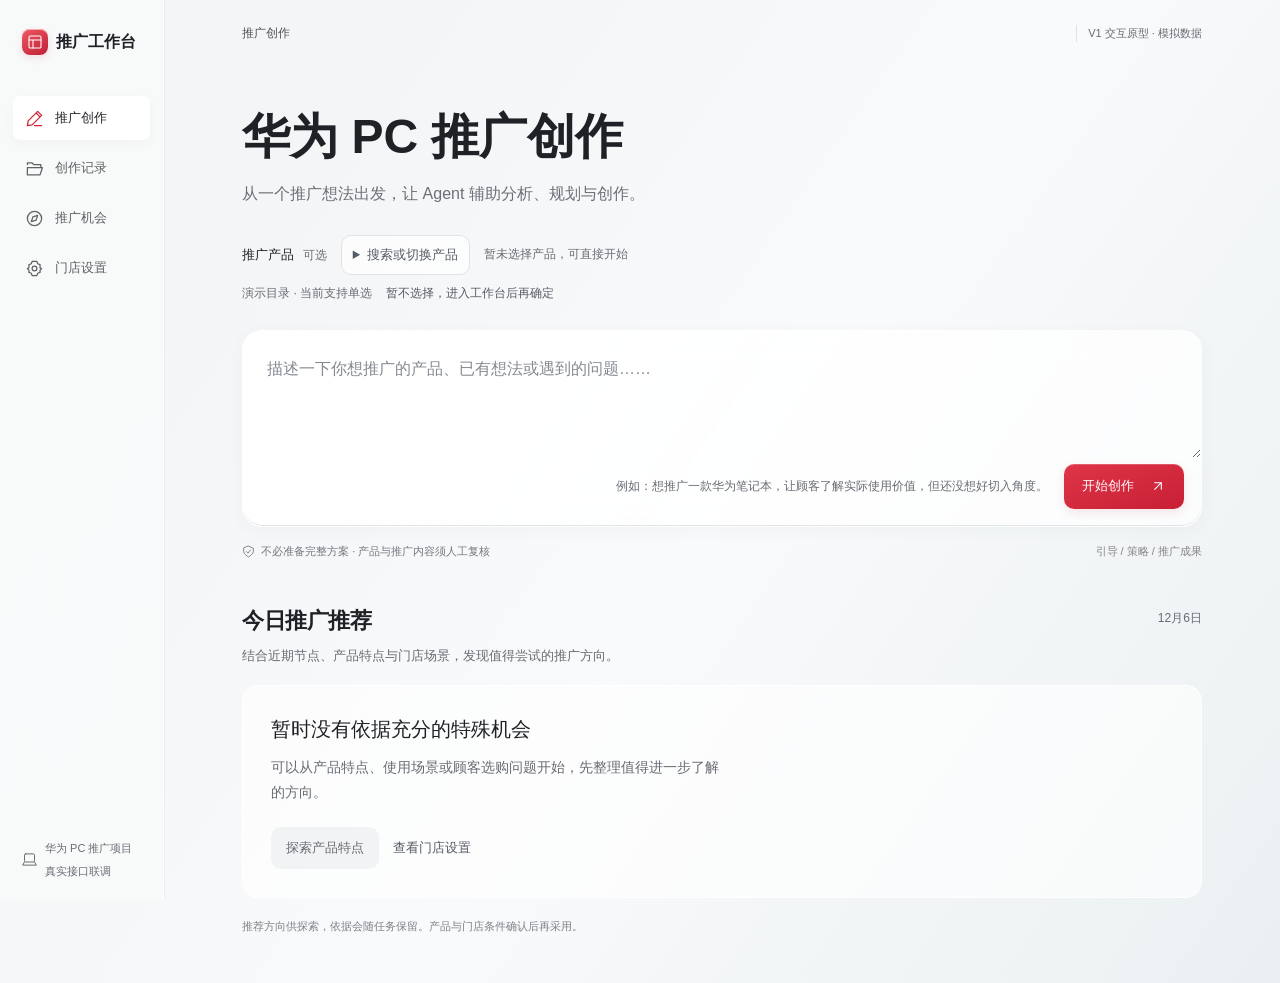
==== commit 4a57c27f: "发布推广创作原型与后端交接" ====
--- a/ui/index.html
+++ b/ui/index.html
@@ -1,250 +1,58 @@
 <!DOCTYPE html>
-<html lang="zh-CN">
-<head>
-  <meta charset="UTF-8" />
-  <meta name="viewport" content="width=device-width, initial-scale=1.0" />
-  <title>华为 PC 营销内容智能体</title>
-  <link rel="stylesheet" href="styles.css" />
-</head>
-<body>
-  <!-- 背景：透视网格地面 + 华为多设备线框（平板 / 笔记本 / 手机），纯装饰 -->
-  <div class="bg-scene" aria-hidden="true">
-    <div class="bg-floor"></div>
-    <svg class="bg-devices" viewBox="0 0 1440 900" preserveAspectRatio="xMidYMax slice" fill="none">
-      <rect x="150" y="560" width="220" height="300" rx="20" />
-      <rect x="166" y="576" width="188" height="268" rx="8" />
-      <rect x="470" y="420" width="500" height="340" rx="18" />
-      <rect x="490" y="440" width="460" height="296" rx="6" />
-      <path d="M420 760 H1020 L1068 800 Q1072 810 1060 810 H380 Q368 810 372 800 Z" />
-      <rect x="1110" y="600" width="120" height="240" rx="20" />
-      <rect x="1120" y="614" width="100" height="212" rx="10" />
-      <path class="bg-link" d="M260 560 C 300 430, 400 400, 470 470" pathLength="1" />
-      <path class="bg-run" d="M260 560 C 300 430, 400 400, 470 470" pathLength="1" />
-      <path class="bg-link" d="M970 470 C 1060 400, 1150 470, 1170 600" pathLength="1" />
-      <path class="bg-run r2" d="M970 470 C 1060 400, 1150 470, 1170 600" pathLength="1" />
-    </svg>
-  </div>
+<html lang="zh-CN"><head><meta charset="UTF-8"><meta name="viewport" content="width=device-width, initial-scale=1"><title>华为 PC 推广创作 · V1</title><link rel="icon" href="data:,"><link rel="stylesheet" href="home-base.css"><link rel="stylesheet" href="prototype.css"></head><body>
+<div id="marketing-creator-home" aria-label="华为 PC 推广工作台">
 
-  <header class="topbar">
-    <div class="brand">
-      <div class="logo" aria-hidden="true">
-        <svg viewBox="0 0 32 32"><rect x="0.5" y="0.5" width="31" height="31" rx="8" fill="none" stroke="currentColor" stroke-opacity=".18"/><path d="M9 21l4-10 3 7 3-5 4 8" stroke="#e5303a" stroke-width="2" fill="none" stroke-linecap="round" stroke-linejoin="round"/></svg>
+<div class="mc-app">
+  <aside class="mc-side">
+    <div class="mc-brand"><span class="mc-brand-icon"><i data-lucide="panels-top-left" aria-hidden="true"></i></span><span>推广工作台</span></div>
+    <nav class="mc-nav" aria-label="主导航">
+      <button type="button" class="is-active" data-page="home" aria-label="推广创作" aria-current="page"><i data-lucide="pen-line" aria-hidden="true"></i><span>推广创作</span></button>
+      <button type="button" data-page="history" aria-label="创作记录"><i data-lucide="folder-open" aria-hidden="true"></i><span>创作记录</span></button>
+      <button type="button" data-page="opportunities" aria-label="推广机会"><i data-lucide="compass" aria-hidden="true"></i><span>推广机会</span></button>
+      <button type="button" data-page="settings" aria-label="门店设置"><i data-lucide="settings" aria-hidden="true"></i><span>门店设置</span></button>
+    </nav>
+    <div class="mc-side-footer"><i data-lucide="laptop" aria-hidden="true"></i><span>华为 PC 推广项目<br><a href="backend.html">真实接口联调</a></span></div>
+  </aside>
+  <main class="mc-main">
+    <header class="mc-top"><strong id="mc-page-label">推广创作</strong><span class="mc-demo">V1 交互原型 · 模拟数据</span></header>
+    <div id="mc-create-page">
+      <div class="mc-home-head" aria-label="首页标题">
+        <h1>华为 PC 推广创作<span class="mc-red-stop" aria-hidden="true"></span></h1>
+        <p>从一个推广想法出发，让 Agent 辅助分析、规划与创作。</p>
       </div>
-      <div>
-        <h1>PC 营销内容智能体</h1>
-        <p>场景理解 · ima 知识库检索 · 图文生成 · 事实与合规核验</p>
+      <div class="mc-home-products" aria-label="推广产品选择">
+        <div class="mc-home-product-row">
+          <span class="mc-home-product-label">推广产品 <small>可选</small></span>
+          <details id="mc-home-product-picker" class="mc-home-product-picker">
+            <summary>搜索或切换产品</summary>
+            <div class="mc-home-product-panel">
+              <label class="mc-search"><span class="sr-only">搜索演示产品目录</span><input id="mc-home-product-search" type="search" placeholder="搜索名称、型号或系列" autocomplete="off" aria-controls="mc-home-product-results" aria-describedby="mc-home-product-source"></label>
+              <p id="mc-home-product-source" class="mc-muted">仅搜索本地演示目录，未覆盖全部在售产品；名称与适配性待核实。</p>
+              <p id="mc-home-product-count" class="mc-muted" role="status"></p>
+              <div id="mc-home-product-results" class="mc-home-product-results" role="group" aria-label="产品搜索结果"></div>
+            </div>
+          </details>
+          <div id="mc-home-product-selection" class="mc-home-product-selection" aria-live="polite"></div>
+        </div>
+        <div class="mc-home-product-help"><span>演示目录 · 当前支持单选</span><button type="button" class="mc-link" data-action="home-product-defer">暂不选择，进入工作台后再确定</button></div>
       </div>
-    </div>
-    <div class="topbar-right">
-      <div class="kb-chip" id="kbChip" title="知识库连接状态">
-        <span class="dot"></span><span id="kbText">检测中…</span>
-      </div>
-      <div class="mode-chip" id="modeChip">待连接</div>
-    </div>
-  </header>
-
-  <main class="layout">
-    <!-- 左侧：任务输入 -->
-    <section class="panel input-panel" aria-labelledby="inputTitle">
-      <div class="panel-head">
-        <span class="step-num">01</span>
-        <h2 id="inputTitle">营销任务</h2>
-      </div>
-
-      <form id="taskForm" novalidate>
-        <label class="field">
-          <span class="field-label">产品型号或需求 <em>*</em></span>
-          <input id="product" name="product_query" type="text" placeholder="例如：MateBook 14，或“想买轻薄本”" autocomplete="off" />
-          <div class="presets" id="productPresets"></div>
-        </label>
-
-        <div class="field">
-          <span class="field-label">业务场景</span>
-          <div class="chips" id="sceneChips" role="radiogroup" aria-label="业务场景"></div>
-        </div>
-
-        <label class="field">
-          <span class="field-label">目标人群</span>
-          <input id="audience" name="audience" type="text" placeholder="例如：大学新生" autocomplete="off" />
-        </label>
-
-        <div class="field">
-          <span class="field-label">发布平台</span>
-          <div class="platforms" id="platformCards" role="radiogroup" aria-label="发布平台"></div>
-        </div>
-
-        <label class="field">
-          <span class="field-label">内容目标</span>
-          <input id="goal" name="goal" type="text" placeholder="例如：突出学习、便携和多设备协同" autocomplete="off" />
-        </label>
-
-        <label class="field">
-          <span class="field-label">额外要求</span>
-          <textarea id="extra" name="extra_requirements" rows="2" placeholder="例如：语气轻松一点，不要堆参数"></textarea>
-        </label>
-
-        <details class="demo-box" id="demoBox" hidden>
-          <summary>演示工具（模拟模式）</summary>
-          <div class="demo-inner">
-            <span class="field-label">强制返回状态</span>
-            <div class="seg" id="forceSeg">
-              <button type="button" data-v="auto" class="on">自动</button>
-              <button type="button" data-v="success">成功</button>
-              <button type="button" data-v="partial">部分</button>
-              <button type="button" data-v="needs_input">追问</button>
-              <button type="button" data-v="conflict">冲突</button>
-              <button type="button" data-v="error">失败</button>
-            </div>
-            <span class="field-label">一键填入测试用例</span>
-            <div class="cases" id="caseBtns"></div>
-          </div>
-        </details>
-
-        <button type="submit" class="btn-primary" id="runBtn">
-          <span class="btn-text">生成营销内容</span>
-          <span class="btn-spin" aria-hidden="true"></span>
-          <kbd>Ctrl ↵</kbd>
-        </button>
-      </form>
-    </section>
-
-    <!-- 右侧：流程与结果 -->
-    <section class="result-col" aria-live="polite">
-      <!-- Agent 流程 -->
-      <div class="panel pipeline-panel">
-        <div class="panel-head">
-          <span class="step-num">02</span>
-          <h2>Agent 执行流程</h2>
-          <span class="status-badge" id="statusBadge" hidden></span>
-        </div>
-        <ol class="pipeline" id="pipeline"></ol>
-        <div class="term" id="termBox" hidden>
-          <div class="term-head"><i></i><i></i><i></i><span>请求状态</span><em id="termMode">等待响应</em></div>
-          <div class="term-body" id="termLog" role="log" aria-live="polite"></div>
+      <div class="mc-composer" id="mc-form">
+        <textarea class="mc-prompt" id="mc-prompt" aria-label="描述推广任务" aria-describedby="mc-input-example" placeholder="描述一下你想推广的产品、已有想法或遇到的问题……"></textarea>
+        <div class="mc-compose-bottom">
+          <span class="mc-input-example" id="mc-input-example">例如：想推广一款华为笔记本，让顾客了解实际使用价值，但还没想好切入角度。</span>
+          <button type="button" id="mc-continue" class="mc-primary">开始创作<i data-lucide="arrow-up-right" aria-hidden="true"></i></button>
         </div>
       </div>
-
-      <!-- 空状态：华为多设备线框渲染（平板 · 笔记本 · 手机，演示线框，非官方产品图） -->
-      <div class="panel empty-state hero" id="emptyState">
-        <div class="hero-stage" aria-hidden="true">
-          <svg class="hero-art" viewBox="0 0 560 300" fill="none">
-            <defs>
-              <linearGradient id="scanG" x1="0" y1="0" x2="0" y2="1">
-                <stop offset="0" stop-color="var(--accent)" stop-opacity="0" />
-                <stop offset="1" stop-color="var(--accent)" stop-opacity=".22" />
-              </linearGradient>
-              <radialGradient id="shadowG"><stop offset="0" stop-color="#000" stop-opacity=".45" /><stop offset="1" stop-color="#000" stop-opacity="0" /></radialGradient>
-              <clipPath id="dispClip"><rect x="160" y="40" width="240" height="150" rx="3" /></clipPath>
-            </defs>
-            <ellipse cx="280" cy="246" rx="230" ry="10" fill="url(#shadowG)" class="hero-shadow" />
-            <!-- 多屏协同连线：静态虚线 + 移动的光段 -->
-            <path class="link" d="M75 120 C 90 52, 138 46, 156 64" pathLength="1" />
-            <path class="link-run" d="M75 120 C 90 52, 138 46, 156 64" pathLength="1" />
-            <path class="link" d="M404 64 C 456 46, 504 84, 509 140" pathLength="1" />
-            <path class="link-run d2" d="M404 64 C 456 46, 504 84, 509 140" pathLength="1" />
-            <!-- 平板 -->
-            <g class="dev d-tab">
-              <rect class="draw" x="20" y="120" width="110" height="150" rx="10" pathLength="1" />
-              <rect class="draw thin" x="28" y="128" width="94" height="134" rx="4" pathLength="1" />
-              <rect class="ui" x="36" y="138" width="50" height="5" rx="2" />
-              <rect class="ui" x="36" y="150" width="78" height="40" rx="3" />
-              <rect class="ui" x="36" y="198" width="70" height="4" rx="2" />
-              <rect class="ui" x="36" y="208" width="56" height="4" rx="2" />
-            </g>
-            <!-- MateBook 笔记本 -->
-            <g class="dev d-lap">
-              <rect class="draw" x="150" y="30" width="260" height="176" rx="10" pathLength="1" />
-              <rect class="draw thin" x="160" y="40" width="240" height="150" rx="3" pathLength="1" />
-              <circle cx="280" cy="35" r="1.6" class="cam" />
-              <path class="draw" d="M120 206 H440 L466 228 Q468 234 462 234 H98 Q92 234 94 228 Z" pathLength="1" />
-              <path class="draw thin" d="M250 206 v2 a3 3 0 0 0 3 3 h54 a3 3 0 0 0 3 -3 v-2" pathLength="1" />
-              <g clip-path="url(#dispClip)">
-                <rect class="ui" x="168" y="48" width="224" height="9" rx="2" />
-                <rect class="ui img" x="168" y="66" width="100" height="72" rx="3" />
-                <rect class="ui" x="278" y="68" width="110" height="6" rx="2" />
-                <rect class="ui" x="278" y="80" width="88" height="6" rx="2" />
-                <rect class="ui" x="278" y="92" width="102" height="6" rx="2" />
-                <rect class="ui" x="278" y="104" width="64" height="6" rx="2" />
-                <rect class="ui bar b1" x="278" y="122" width="96" height="4" rx="2" />
-                <rect class="ui bar b2" x="278" y="130" width="60" height="4" rx="2" />
-                <circle class="ok" cx="172" cy="156" r="3" /><rect class="ui" x="180" y="154" width="80" height="4" rx="2" />
-                <circle class="ok o2" cx="172" cy="170" r="3" /><rect class="ui" x="180" y="168" width="64" height="4" rx="2" />
-                <rect class="scan" x="160" y="16" width="240" height="24" fill="url(#scanG)" />
-              </g>
-            </g>
-            <!-- 手机 -->
-            <g class="dev d-ph">
-              <rect class="draw" x="478" y="140" width="62" height="124" rx="10" pathLength="1" />
-              <rect class="draw thin" x="483" y="147" width="52" height="110" rx="5" pathLength="1" />
-              <rect class="ui" x="489" y="156" width="40" height="40" rx="3" />
-              <rect class="ui" x="489" y="204" width="34" height="4" rx="2" />
-              <rect class="ui" x="489" y="214" width="26" height="4" rx="2" />
-            </g>
-          </svg>
-          <span class="hero-tag t1">知识库证据检索</span>
-          <span class="hero-tag t2">产品型号核对</span>
-          <span class="hero-tag t3">营销风险检查</span>
-          <span class="hero-tag t4">文案与配图方案</span>
-        </div>
-        <h3>填写任务，开始生成</h3>
-        <p>事实附带知识库来源；未确认图片会标记为待确认，信息不足时先追问。</p>
-        <small class="hero-note">线框为演示示意，非官方产品渲染图</small>
-      </div>
-
-      <!-- 状态提示 -->
-      <div class="alert" id="alertBox" hidden></div>
-
-      <!-- 四块结果 -->
-      <div class="results" id="results" hidden>
-        <article class="panel card card-wide">
-          <div class="panel-head"><h2>知识来源</h2></div>
-          <div class="scene-grid" id="knowledgeSource"></div>
-        </article>
-        <article class="panel card" id="cardScene">
-          <div class="panel-head"><span class="step-num">一</span><h2>场景判断</h2></div>
-          <div class="scene-grid" id="sceneGrid"></div>
-        </article>
-
-        <article class="panel card" id="cardEvidence">
-          <div class="panel-head"><span class="step-num">二</span><h2>知识库依据</h2><span class="count" id="evCount"></span></div>
-          <ul class="facts" id="factList"></ul>
-          <div class="media-strip" id="mediaStrip"></div>
-        </article>
-
-        <article class="panel card card-wide" id="cardBench" hidden>
-          <div class="panel-head"><span class="step-num">◷</span><h2>检索与执行性能</h2><span class="count" id="benchTag"></span></div>
-          <div class="bench" id="benchBody"></div>
-        </article>
-
-        <article class="panel card card-wide" id="cardContent">
-          <div class="panel-head">
-            <span class="step-num">三</span><h2>图文软文</h2>
-            <div class="head-actions">
-              <button class="btn-ghost" id="toggleView" type="button">纯文本</button>
-              <button class="btn-copy" id="copyBtn" type="button" disabled>
-                <svg viewBox="0 0 24 24" aria-hidden="true"><rect x="8" y="8" width="12" height="12" rx="2"/><path d="M16 8V6a2 2 0 0 0-2-2H6a2 2 0 0 0-2 2v8a2 2 0 0 0 2 2h2"/></svg>
-                <span>复制文案</span>
-              </button>
-            </div>
-          </div>
-          <div class="preview-stage" id="previewStage"></div>
-          <pre class="plain" id="plainView" hidden></pre>
-        </article>
-
-        <article class="panel card card-wide" id="cardChecks">
-          <div class="panel-head"><span class="step-num">四</span><h2>核验结果</h2><div class="check-summary" id="checkSummary"></div></div>
-          <div class="checks" id="checkList"></div>
-        </article>
-      </div>
-    </section>
+      <p class="mc-error" id="mc-error" role="alert" hidden></p>
+      <div class="mc-below"><span><i data-lucide="shield-check" aria-hidden="true"></i><span id="mc-task-feedback" aria-live="polite">演示草稿与产品信息均需人工复核</span></span><span class="mc-flow">引导 / 策略 / 推广成果</span></div>
+      <section class="mc-gallery" id="mc-gallery" aria-labelledby="mc-gallery-title">
+        <div class="mc-section-head mc-recommendation-head"><div><h2 id="mc-gallery-title">今日推广推荐</h2><p>结合近期节点、产品特点与门店场景，发现值得尝试的推广方向。</p></div><span id="mc-recommendation-date"></span></div>
+        <div id="mc-opportunity-cards"></div>
+        <div class="mc-gallery-foot">推荐方向供探索，依据会随任务保留。产品与门店条件确认后再采用。</div>
+      </section>
+    </div>
+    <div id="mc-work-page" hidden></div>
   </main>
-
-  <footer class="foot">
-    <span id="footNote">正在检查真实后端连接。</span>
-  </footer>
-
-  <div class="toast" id="toast" role="status"></div>
-
-  <script src="app.js"></script>
-</body>
-</html>
+</div>
+<div id="mc-toast" role="status" aria-live="polite"></div>
+</div><script src="prototype-data.js"></script><script src="guidance.js"></script><script src="prototype.js"></script></body></html>
--- a/ui/home-base.css
+++ b/ui/home-base.css
@@ -0,0 +1,74 @@
+/* 沿用已确认的光序首页样式。来源：marketing-creator-home.html */
+
+#marketing-creator-home{--mc-paper:#fff;--mc-soft:#f7f7f8;--mc-ink:#171719;--mc-muted:#717175;--mc-line:#e5e5e7;--mc-accent:#e4002b;--mc-title:48px;font:14px/1.55 "Helvetica Neue",Helvetica,Arial,"PingFang SC",sans-serif;color:var(--mc-ink);background:var(--mc-paper);color-scheme:light}
+#marketing-creator-home *{box-sizing:border-box}#marketing-creator-home button,#marketing-creator-home textarea,#marketing-creator-home select,#marketing-creator-home input{font:inherit}#marketing-creator-home button{color:inherit}#marketing-creator-home [hidden]{display:none!important}#marketing-creator-home button:focus-visible,#marketing-creator-home select:focus-visible,#marketing-creator-home textarea:focus-visible{outline:2px solid var(--mc-accent);outline-offset:4px}#marketing-creator-home svg{width:19px;height:19px;flex-shrink:0}#marketing-creator-home button{cursor:pointer}#marketing-creator-home .mc-app{display:grid;grid-template-columns:164px minmax(0,1fr);min-height:800px}#marketing-creator-home .mc-side{border-right:1px solid var(--mc-line);background:var(--mc-soft);padding:29px 13px 20px;display:flex;flex-direction:column}#marketing-creator-home .mc-brand{display:flex;align-items:center;gap:9px;padding:0 9px 41px;font-size:17px;font-weight:600;letter-spacing:-.6px}#marketing-creator-home .mc-brand-icon{height:26px;width:26px;background:var(--mc-accent);display:grid;place-items:center;color:#fff}#marketing-creator-home .mc-brand-icon svg{width:16px;height:16px}#marketing-creator-home .mc-nav{display:grid;gap:6px}#marketing-creator-home .mc-nav button{display:flex;gap:11px;align-items:center;text-align:left;padding:12px;border:0;background:transparent;color:#616166;font-size:13px}#marketing-creator-home .mc-nav button.is-active{background:#fff;color:var(--mc-ink);box-shadow:inset 2px 0 0 var(--mc-accent)}#marketing-creator-home .mc-nav button.is-active svg{color:var(--mc-accent)}#marketing-creator-home .mc-side-footer{margin-top:auto;padding:17px 9px 0;border-top:1px solid var(--mc-line);font-size:11px;color:var(--mc-muted);display:flex;align-items:center;gap:8px}#marketing-creator-home .mc-side-footer svg{height:15px;width:15px}
+#marketing-creator-home .mc-main{min-width:0;padding:0 42px 32px;background:#fff}#marketing-creator-home .mc-top{height:67px;display:flex;align-items:center;justify-content:space-between;font-size:12px;color:var(--mc-muted);gap:10px}#marketing-creator-home .mc-top strong{font-weight:500;color:#525257}#marketing-creator-home .mc-demo{font-size:11px;border-left:1px solid var(--mc-line);padding-left:11px;white-space:nowrap}#marketing-creator-home .mc-home-head{padding-top:37px}#marketing-creator-home .mc-home-head h1{font-size:var(--mc-title);font-weight:600;line-height:1.2;letter-spacing:-1.8px;margin:0 0 15px}#marketing-creator-home .mc-home-head p{font-size:16px;color:var(--mc-muted);margin:0;line-height:1.6}#marketing-creator-home .mc-red-stop{display:inline-block;width:8px;height:8px;background:var(--mc-accent);margin-left:7px;vertical-align:8px}
+#marketing-creator-home .mc-composer{margin-top:31px;border:1px solid #d8d8db;border-top:2px solid #28282b;background:#fff;position:relative}#marketing-creator-home .mc-composer:focus-within{border-color:#9a9a9e;border-top-color:var(--mc-accent)}#marketing-creator-home .mc-prompt{width:100%;min-height:119px;padding:23px 24px 12px;resize:vertical;border:0;background:transparent;outline:0!important;color:var(--mc-ink);font-size:16px;line-height:1.7}#marketing-creator-home .mc-prompt::placeholder{color:#8b8b90}#marketing-creator-home .mc-compose-bottom{display:flex;align-items:center;justify-content:space-between;padding:0 16px 16px;gap:16px}#marketing-creator-home .mc-product{display:flex;align-items:center;gap:8px;background:var(--mc-soft);padding:10px 11px;font-size:12px;min-width:0}#marketing-creator-home .mc-product svg{width:16px;height:16px;color:#626268}#marketing-creator-home .mc-product select{min-width:0;max-width:210px;border:0;background:transparent;color:#414147;font-size:12px;padding-right:4px}#marketing-creator-home .mc-primary{background:var(--mc-accent);border:0;color:#fff;padding:12px 18px;display:inline-flex;align-items:center;justify-content:center;gap:16px;white-space:nowrap;font-weight:500;font-size:13px}#marketing-creator-home .mc-primary:hover{background:#c60025}#marketing-creator-home .mc-primary svg{width:16px;height:16px}#marketing-creator-home .mc-error{font-size:12px;color:var(--mc-accent);margin:12px 0 0}#marketing-creator-home .mc-below{display:flex;align-items:center;justify-content:space-between;gap:16px;margin:13px 0 0;color:var(--mc-muted);font-size:11px}#marketing-creator-home .mc-below span:first-child{display:flex;align-items:center;gap:6px}#marketing-creator-home .mc-below svg{width:13px;height:13px}#marketing-creator-home .mc-flow{color:#85858a}
+#marketing-creator-home .mc-gallery{margin-top:47px}#marketing-creator-home .mc-section-head{display:flex;align-items:baseline;justify-content:space-between;margin-bottom:16px;gap:12px}#marketing-creator-home .mc-section-head h2{font-size:20px;font-weight:500;margin:0;letter-spacing:-.5px}#marketing-creator-home .mc-section-head small{font-size:11px;color:var(--mc-muted)}#marketing-creator-home .mc-example-grid{display:grid;grid-template-columns:1fr 1fr 1fr;gap:13px}#marketing-creator-home .mc-example{padding:0;border:0;background:transparent;text-align:left;min-width:0}#marketing-creator-home .mc-art{aspect-ratio:1.2;min-height:155px;position:relative;overflow:hidden;background:var(--mc-soft);transition:transform .2s}#marketing-creator-home .mc-example:hover .mc-art{transform:translateY(-3px)}#marketing-creator-home .mc-example-name{display:flex;align-items:center;justify-content:space-between;margin-top:12px;gap:6px;font-size:13px;font-weight:500}#marketing-creator-home .mc-example-name svg{width:14px;height:14px;color:#7d7d82}#marketing-creator-home .mc-example-caption{font-size:11px;color:var(--mc-muted);display:block;margin-top:3px}#marketing-creator-home .mc-art-tag{position:absolute;top:12px;left:13px;font-size:9px;color:#78787e}#marketing-creator-home .mc-art-one{background:#eeeeef}#marketing-creator-home .mc-art-one strong{position:absolute;top:35px;left:16px;font-size:25px;line-height:1.15;letter-spacing:-1px;font-weight:500}#marketing-creator-home .mc-orbit{position:absolute;width:160px;height:160px;border:1px solid #d3d3d6;border-radius:50%;right:-24px;bottom:-53px}#marketing-creator-home .mc-laptop{position:absolute;right:25px;bottom:26px;width:110px;height:70px;transform:rotate(-9deg);border:3px solid #3b3b3f;border-bottom-width:5px;background:#fff}#marketing-creator-home .mc-laptop:before{content:"";position:absolute;inset:5px;background:#e4002b;clip-path:polygon(0 0,100% 0,100% 42%,0 100%)}#marketing-creator-home .mc-laptop:after{content:"";position:absolute;bottom:-10px;left:-13px;right:-13px;height:5px;background:#b6b6ba;clip-path:polygon(9% 0,91% 0,100% 80%,0 80%)}#marketing-creator-home .mc-art-two{background:#222225;color:#fff}#marketing-creator-home .mc-art-two .mc-art-tag{color:#b5b5ba}#marketing-creator-home .mc-art-two strong{position:absolute;left:17px;top:36px;font-size:25px;line-height:1.18;font-weight:500;letter-spacing:-.7px}#marketing-creator-home .mc-lines{position:absolute;right:-40px;bottom:15px;width:160px;height:80px;transform:rotate(-28deg);border:1px solid #606066}#marketing-creator-home .mc-lines:before,#marketing-creator-home .mc-lines:after{content:"";position:absolute;inset:12px;border:1px solid #606066}#marketing-creator-home .mc-lines:after{inset:24px;border-color:#8e8e93}#marketing-creator-home .mc-red-square{position:absolute;right:30px;bottom:24px;width:27px;height:27px;background:var(--mc-accent);transform:rotate(-28deg)}#marketing-creator-home .mc-art-three{background:#f0f0f1}#marketing-creator-home .mc-art-three strong{position:absolute;left:16px;top:36px;font-size:25px;line-height:1.18;letter-spacing:-.8px;font-weight:500}#marketing-creator-home .mc-portal{position:absolute;right:26px;bottom:18px;height:84px;width:62px;border:1px solid #a4a4aa;background:#fff;transform:skewY(-10deg)}#marketing-creator-home .mc-portal:before{content:"";position:absolute;inset:6px;border:1px solid #d5d5da}#marketing-creator-home .mc-portal:after{content:"";position:absolute;right:10px;top:37px;width:4px;height:4px;background:var(--mc-accent)}#marketing-creator-home .mc-gallery-foot{font-size:10px;color:#919197;padding-top:15px}#marketing-creator-home .mc-empty{border-top:1px solid var(--mc-line);margin-top:34px;padding:40px 0;color:var(--mc-muted)}#marketing-creator-home .mc-empty h2{font-size:22px;color:var(--mc-ink);font-weight:500;margin:0 0 8px}#marketing-creator-home .mc-empty p{font-size:14px;margin:0;max-width:450px}#marketing-creator-home .mc-empty .mc-primary{margin-top:25px}
+#marketing-creator-home .mc-strategy{margin-top:36px;border-top:1px solid var(--mc-line);padding-top:26px}#marketing-creator-home .mc-strategy h2{font-size:24px;font-weight:500;margin:0 0 9px}#marketing-creator-home .mc-strategy>p{font-size:13px;color:var(--mc-muted);margin:0 0 23px}#marketing-creator-home .mc-strategy-options{display:grid;grid-template-columns:1fr 1fr;gap:12px}#marketing-creator-home .mc-strategy-option{border:1px solid var(--mc-line);background:#fff;text-align:left;padding:21px 19px;display:flex;gap:14px;align-items:flex-start}#marketing-creator-home .mc-strategy-option.is-chosen{border-color:var(--mc-accent);box-shadow:inset 3px 0 0 var(--mc-accent)}#marketing-creator-home .mc-strategy-option strong{display:block;font-size:17px;font-weight:500;margin-bottom:7px}#marketing-creator-home .mc-strategy-option small{font-size:12px;color:var(--mc-muted);display:block;line-height:1.7}#marketing-creator-home .mc-strategy-option svg{margin-top:3px;color:var(--mc-muted)}#marketing-creator-home .mc-strategy-state{font-size:12px;color:#57575d;margin-top:17px;min-height:20px}#marketing-creator-home .mc-text-button{background:transparent;border:0;border-bottom:1px solid #c7c7cc;padding:3px 0;font-size:12px;color:#67676c}#marketing-creator-home .mc-strategy-footer{display:flex;justify-content:space-between;align-items:center;margin-top:26px;gap:20px}#marketing-creator-home .mc-strategy-footer small{font-size:11px;color:var(--mc-muted)}
+@media(min-width:1180px){#marketing-creator-home .mc-main{padding-left:7%;padding-right:7%}#marketing-creator-home .mc-home-head{padding-top:49px}#marketing-creator-home .mc-composer{margin-top:38px}}
+@media(max-width:850px){#marketing-creator-home .mc-app{grid-template-columns:70px minmax(0,1fr)}#marketing-creator-home .mc-side{padding:26px 10px 20px}#marketing-creator-home .mc-brand{padding:0 0 39px;justify-content:center}#marketing-creator-home .mc-brand>span:last-child,#marketing-creator-home .mc-nav span,#marketing-creator-home .mc-side-footer span{display:none}#marketing-creator-home .mc-nav button{justify-content:center;padding:13px}#marketing-creator-home .mc-side-footer{padding:17px 0 0;justify-content:center}#marketing-creator-home .mc-main{padding:0 30px 32px}#marketing-creator-home .mc-home-head h1{font-size:42px}#marketing-creator-home .mc-flow{display:none}#marketing-creator-home .mc-art{min-height:150px}#marketing-creator-home .mc-art strong{font-size:23px}#marketing-creator-home .mc-laptop{width:87px;height:55px;right:22px;bottom:22px}#marketing-creator-home .mc-portal{height:70px;width:50px;right:20px}#marketing-creator-home .mc-lines{width:125px;height:68px}#marketing-creator-home .mc-art strong{z-index:1}}
+@media(max-width:560px){#marketing-creator-home .mc-app{grid-template-columns:1fr;min-height:0}#marketing-creator-home .mc-side{padding:17px 20px;flex-direction:row;align-items:center;justify-content:space-between;border-right:0;border-bottom:1px solid var(--mc-line);background:#fff;gap:10px}#marketing-creator-home .mc-brand{padding:0;font-size:15px}#marketing-creator-home .mc-brand>span:last-child{display:inline}#marketing-creator-home .mc-brand-icon{height:23px;width:23px}#marketing-creator-home .mc-nav{display:flex;gap:2px}#marketing-creator-home .mc-nav button{padding:7px}#marketing-creator-home .mc-nav button.is-active{box-shadow:inset 0 -2px 0 var(--mc-accent)}#marketing-creator-home .mc-side-footer{display:none}#marketing-creator-home .mc-main{padding:0 20px 26px}#marketing-creator-home .mc-top{height:47px;font-size:11px}#marketing-creator-home .mc-home-head{padding-top:23px}#marketing-creator-home .mc-home-head h1{font-size:34px;letter-spacing:-1.3px}#marketing-creator-home .mc-home-head p{font-size:14px}#marketing-creator-home .mc-red-stop{width:6px;height:6px;margin-left:5px;vertical-align:5px}#marketing-creator-home .mc-composer{margin-top:23px}#marketing-creator-home .mc-prompt{min-height:142px;padding:18px 16px;font-size:16px}#marketing-creator-home .mc-compose-bottom{padding:0 11px 11px;gap:8px}#marketing-creator-home .mc-product{padding:9px 7px;gap:5px}#marketing-creator-home .mc-product select{max-width:125px;font-size:11px}#marketing-creator-home .mc-product svg{width:14px;height:14px}#marketing-creator-home .mc-primary{font-size:12px;padding:11px 13px;gap:9px}#marketing-creator-home .mc-below{font-size:10px;margin-top:11px}#marketing-creator-home .mc-gallery{margin-top:33px}#marketing-creator-home .mc-section-head h2{font-size:19px}#marketing-creator-home .mc-section-head small{font-size:10px}#marketing-creator-home .mc-example-grid{grid-template-columns:1fr;gap:20px}#marketing-creator-home .mc-example{display:grid;grid-template-columns:110px 1fr;grid-template-rows:auto auto;column-gap:16px;text-align:left;align-items:center}#marketing-creator-home .mc-art{grid-row:1/3;aspect-ratio:1;min-height:110px;height:110px}#marketing-creator-home .mc-art strong{font-size:18px;top:28px;left:10px}#marketing-creator-home .mc-art-tag{font-size:8px;top:9px;left:10px}#marketing-creator-home .mc-example-name{margin-top:22px;align-self:end;padding-bottom:4px;font-size:14px}#marketing-creator-home .mc-example-caption{margin-bottom:19px;align-self:start;font-size:12px}#marketing-creator-home .mc-laptop{width:53px;height:34px;right:13px;bottom:12px;border-width:2px}#marketing-creator-home .mc-laptop:after{bottom:-6px;left:-7px;right:-7px;height:3px}#marketing-creator-home .mc-orbit{width:90px;height:90px;right:-25px;bottom:-25px}#marketing-creator-home .mc-lines{width:80px;height:42px;right:-25px;bottom:8px}#marketing-creator-home .mc-lines:before{inset:8px}#marketing-creator-home .mc-lines:after{inset:16px}#marketing-creator-home .mc-red-square{width:14px;height:14px;right:14px;bottom:14px}#marketing-creator-home .mc-portal{height:43px;width:31px;right:15px;bottom:9px}#marketing-creator-home .mc-portal:before{inset:3px}#marketing-creator-home .mc-portal:after{top:21px;right:5px;width:3px;height:3px}#marketing-creator-home .mc-strategy-options{grid-template-columns:1fr}#marketing-creator-home .mc-strategy-footer{align-items:flex-start;flex-direction:column;gap:14px}}
+#marketing-creator-home .mc-brand,#marketing-creator-home h1,#marketing-creator-home h2,#marketing-creator-home .mc-art strong{letter-spacing:0}
+#marketing-creator-home .mc-art-tag,#marketing-creator-home .mc-gallery-foot{font-size:11px}
+/* Light, material and elevation follow the user's HarmonyOS reference. */
+#marketing-creator-home{--mc-paper:#f5f6f7;--mc-soft:#eef0f2;--mc-ink:#202126;--mc-muted:#686b73;--mc-line:#dfe2e6;--mc-accent:#cf2438;background:var(--mc-paper)}
+#marketing-creator-home .mc-app{background:linear-gradient(125deg,#f4f5f6 20%,#f9fafb 55%,#eaf0f2 100%)}
+#marketing-creator-home .mc-side{background:rgba(249,250,251,.8);backdrop-filter:blur(24px);border-color:rgba(255,255,255,.95);box-shadow:1px 0 0 rgba(94,108,121,.06)}
+#marketing-creator-home .mc-brand{font-size:16px;gap:8px}
+#marketing-creator-home .mc-brand-icon{border-radius:8px;background:linear-gradient(145deg,#ed5864,#c01f34);box-shadow:inset 0 1px 0 #ffabb2,0 3px 7px #bb273420}
+#marketing-creator-home .mc-nav button{border-radius:8px;min-height:44px;transition:background .18s,box-shadow .18s}
+#marketing-creator-home .mc-nav button:hover{background:#ffffff95}
+#marketing-creator-home .mc-nav button.is-active{background:#fff;box-shadow:0 4px 14px #29364a08,inset 0 1px 0 #fff;color:#25262b}
+#marketing-creator-home .mc-main{background:transparent}
+#marketing-creator-home .mc-top{height:67px}
+#marketing-creator-home .mc-home-head{position:relative;padding-top:40px}
+#marketing-creator-home .mc-home-head h1{font-size:var(--mc-title);font-weight:600;line-height:1.25;margin-bottom:14px;letter-spacing:0}
+#marketing-creator-home .mc-home-head p{color:#6c6f77}
+#marketing-creator-home .mc-red-stop{display:none}
+#marketing-creator-home .mc-composer{margin-top:32px;border:1px solid rgba(255,255,255,.98);border-radius:20px;background:linear-gradient(125deg,rgba(255,255,255,.98),rgba(255,255,255,.72));box-shadow:0 16px 40px #3f526812,0 3px 8px #3f526807,inset 0 -1px 0 #dfe5e9;backdrop-filter:blur(20px);transition:box-shadow .2s,border-color .2s}
+#marketing-creator-home .mc-composer:focus-within{border-color:#d0d8e0;box-shadow:0 16px 40px #3f526815,0 0 0 3px #fff9}
+#marketing-creator-home .mc-prompt{min-height:127px;padding:24px 24px 14px;border-radius:20px;resize:vertical}
+#marketing-creator-home .mc-prompt:focus-visible{outline:2px solid #8493a7!important;outline-offset:-7px}
+#marketing-creator-home .mc-prompt::placeholder{color:#858992}
+#marketing-creator-home .mc-compose-bottom{padding:0 17px 17px}
+#marketing-creator-home .mc-product{border-radius:9px;min-height:44px;background:#eff1f4;box-shadow:inset 0 1px 1px #c0c9d21a}
+#marketing-creator-home .mc-primary{border-radius:10px;min-height:44px;background:linear-gradient(160deg,#df3548,#c81f35);box-shadow:inset 0 1px 0 #ffffff35,0 4px 10px #ba24321c}
+#marketing-creator-home .mc-primary:hover{background:#bb2034}
+#marketing-creator-home .mc-below{font-size:11px;margin-top:16px;color:#737780}
+#marketing-creator-home .mc-gallery{margin-top:44px}
+#marketing-creator-home .mc-section-head{margin-bottom:18px}
+#marketing-creator-home .mc-section-head h2{font-size:22px;font-weight:500}
+#marketing-creator-home .mc-example-grid{gap:16px}
+#marketing-creator-home .mc-art{border-radius:8px;aspect-ratio:1.28;min-height:158px;box-shadow:inset 0 1px 0 #fff9,0 4px 14px #37455405;transition:transform .22s,box-shadow .22s}
+#marketing-creator-home .mc-example:hover .mc-art{transform:translateY(-3px);box-shadow:inset 0 1px 0 #fff9,0 10px 22px #37455412}
+#marketing-creator-home .mc-art strong{font-size:25px;font-weight:500;letter-spacing:0;z-index:1}
+#marketing-creator-home .mc-art-tag{font-size:11px;color:#747b83}
+#marketing-creator-home .mc-art-one{background:linear-gradient(145deg,#f5f8fa,#e1e9ed);color:#303b44}
+#marketing-creator-home .mc-orbit{display:none}
+#marketing-creator-home .mc-laptop{border-color:#8f9ca7;border-width:2px;border-bottom-width:4px;background:#e3eaef;box-shadow:0 13px 15px #536d7b22;border-radius:4px;transform:rotate(-9deg)}
+#marketing-creator-home .mc-laptop:before{inset:3px;clip-path:none;background:linear-gradient(132deg,#c8d7e0 0%,#eef5f8 44%,#9db5c5 45%,#dae9ef 66%,#a0b7c3 100%);border-radius:1px}
+#marketing-creator-home .mc-laptop:after{background:linear-gradient(#c1cbd2,#7c8b96);height:6px}
+#marketing-creator-home .mc-art-two{background:linear-gradient(135deg,#343d48,#647181);color:#fff}
+#marketing-creator-home .mc-art-two .mc-art-tag{color:#d4dce4}
+#marketing-creator-home .mc-lines{right:-18px;bottom:21px;width:134px;height:78px;border:1px solid #ffffff59;background:linear-gradient(115deg,#ffffff07,#ffffff3d);box-shadow:10px 12px 22px #17212c33,inset 0 1px 0 #ffffff8c;transform:rotate(-24deg);border-radius:7px}
+#marketing-creator-home .mc-lines:before{inset:12px;border-color:#ffffff52;border-radius:4px}
+#marketing-creator-home .mc-lines:after{inset:24px;border-color:#ffffff70;border-radius:2px}
+#marketing-creator-home .mc-red-square{display:none}
+#marketing-creator-home .mc-art-three{background:linear-gradient(130deg,#f5eded,#ecdedc);color:#4d3d40}
+#marketing-creator-home .mc-portal{border:1px solid #ffffffbd;border-radius:7px;background:linear-gradient(130deg,#fff9,#ffffff20);box-shadow:10px 10px 24px #977c7920,inset 1px 0 0 #fff;right:27px;bottom:20px}
+#marketing-creator-home .mc-portal:before{border-color:#fff9;border-radius:3px}
+#marketing-creator-home .mc-portal:after{border-radius:50%;background:#bb5c62}
+#marketing-creator-home .mc-example-name{font-size:14px;margin-top:14px}
+#marketing-creator-home .mc-example-caption{font-size:12px;color:#737780}
+#marketing-creator-home .mc-gallery-foot{font-size:11px;color:#7c8088;padding-top:20px}
+#marketing-creator-home .mc-strategy-option{border-radius:8px;background:#ffffffb8;border-color:#fff;box-shadow:0 4px 14px #29364a06}
+#marketing-creator-home .mc-strategy-option.is-chosen{border-color:#ca5260;box-shadow:0 0 0 2px #cf24380a;background:#fffafa}
+#marketing-creator-home .mc-text-button{min-height:44px}
+#marketing-creator-home .mc-side-footer{border:0}
+@media(max-width:850px){#marketing-creator-home .mc-home-head h1{font-size:40px}#marketing-creator-home .mc-art strong{font-size:23px}#marketing-creator-home .mc-art{min-height:150px}}
+@media(max-width:560px){#marketing-creator-home .mc-side{padding:14px 16px;background:#f9fafbcc}#marketing-creator-home .mc-main{padding:0 18px 28px}#marketing-creator-home .mc-nav button{min-width:40px;min-height:44px;padding:10px}#marketing-creator-home .mc-brand{font-size:14px;gap:7px}#marketing-creator-home .mc-nav button.is-active{box-shadow:0 2px 8px #29364a0a}#marketing-creator-home .mc-home-head{padding-top:25px}#marketing-creator-home .mc-home-head h1{font-size:32px;max-width:100%;line-height:1.35}#marketing-creator-home .mc-home-head p{font-size:14px}#marketing-creator-home .mc-composer{margin-top:24px;border-radius:16px}#marketing-creator-home .mc-prompt{min-height:155px;padding:20px 16px 15px;font-size:16px}#marketing-creator-home .mc-compose-bottom{padding:0 10px 12px;gap:7px}#marketing-creator-home .mc-product{padding:9px 8px;gap:4px}#marketing-creator-home .mc-product select{font-size:12px;max-width:108px}#marketing-creator-home .mc-primary{padding:11px 12px;gap:7px;font-size:12px}#marketing-creator-home .mc-below{font-size:11px;gap:8px;margin-top:14px}#marketing-creator-home .mc-gallery{margin-top:32px}#marketing-creator-home .mc-section-head{align-items:flex-start;flex-direction:column;gap:5px}#marketing-creator-home .mc-section-head h2{font-size:21px}#marketing-creator-home .mc-section-head small{font-size:11px}#marketing-creator-home .mc-example{grid-template-columns:110px minmax(0,1fr);column-gap:16px}#marketing-creator-home .mc-art{height:110px;min-height:110px}#marketing-creator-home .mc-art strong{font-size:18px}#marketing-creator-home .mc-art-tag{font-size:9px}#marketing-creator-home .mc-lines{width:80px;height:45px;right:-16px;bottom:11px}#marketing-creator-home .mc-portal{width:31px;height:43px;right:15px;bottom:9px}#marketing-creator-home .mc-example-name{font-size:14px;margin-top:18px}#marketing-creator-home .mc-example-caption{font-size:12px}#marketing-creator-home .mc-demo{font-size:11px;padding-left:8px}}
+@media(max-width:380px){#marketing-creator-home .mc-side{padding-left:12px;padding-right:12px}#marketing-creator-home .mc-main{padding-left:14px;padding-right:14px}#marketing-creator-home .mc-product select{max-width:92px}#marketing-creator-home .mc-example{grid-template-columns:100px minmax(0,1fr);column-gap:12px}#marketing-creator-home .mc-art{height:100px;min-height:100px}}
+@media(prefers-reduced-motion:reduce){#marketing-creator-home .mc-art,#marketing-creator-home .mc-composer,#marketing-creator-home .mc-nav button{transition:none}}
+#marketing-creator-home .mc-opportunity-action{display:inline-flex;align-items:center;gap:4px;font-size:11px;font-weight:400;white-space:nowrap;color:var(--mc-muted)}
+@media(max-width:560px){#marketing-creator-home .mc-art{width:100%;min-width:0}#marketing-creator-home .mc-example-name{flex-wrap:wrap}}
--- a/ui/prototype.css
+++ b/ui/prototype.css
@@ -0,0 +1,569 @@
+/* V1 workflow extends the approved light-order shell; no global backend styles. */
+body{margin:0;background:#f5f6f7}
+#marketing-creator-home{--mc-radius:16px;--mc-control-radius:10px;--mc-motion:180ms;min-height:100vh}
+#marketing-creator-home .mc-app{min-height:100vh}
+#marketing-creator-home .mc-main{max-width:1600px;width:100%;margin:0 auto;padding-bottom:48px}
+#marketing-creator-home .mc-side{position:sticky;top:0;height:100vh}
+#marketing-creator-home .mc-side-footer a{color:#686b73;text-decoration:none;display:inline-block;margin-top:6px}
+#marketing-creator-home .mc-side-footer a:hover{text-decoration:underline}
+#marketing-creator-home button,#marketing-creator-home a,#marketing-creator-home input,#marketing-creator-home select,#marketing-creator-home textarea{transition:background var(--mc-motion),border-color var(--mc-motion),box-shadow var(--mc-motion),transform var(--mc-motion)}
+#marketing-creator-home button:active:not(:disabled){transform:translateY(1px)}
+#marketing-creator-home button:disabled{cursor:not-allowed;opacity:.45;transform:none}
+#marketing-creator-home input:focus-visible,#marketing-creator-home a:focus-visible,#marketing-creator-home summary:focus-visible{outline:2px solid var(--mc-accent);outline-offset:4px}
+#marketing-creator-home h1:focus{outline:none}
+#marketing-creator-home .sr-only{position:absolute;clip-path:inset(50%);width:1px;height:1px;overflow:hidden;white-space:nowrap}
+#marketing-creator-home .mc-quick{display:flex;flex-wrap:wrap;gap:10px;margin-top:28px}
+#marketing-creator-home .mc-quick button{background:#ffffff75;border:1px solid #dfe2e6;border-radius:var(--mc-control-radius);padding:10px 16px;display:flex;align-items:center;gap:8px;font-size:14px;min-height:44px}
+#marketing-creator-home .mc-quick button svg{width:17px;height:17px;color:#70747c}
+#marketing-creator-home .mc-quick button:hover{background:#fff;border-color:#bfc4cc}
+#marketing-creator-home .mc-quick .is-selected{background:#fff6f6;border-color:#cd6c78;color:#a71e30}
+#marketing-creator-home .mc-quick .is-selected svg{color:var(--mc-accent)}
+#marketing-creator-home .mc-composer{margin-top:20px}
+/* Optional product context stays compact; the free-form composer remains primary. */
+#marketing-creator-home .mc-home-products{margin-top:28px;position:relative}
+#marketing-creator-home .mc-home-product-row{display:flex;align-items:center;flex-wrap:wrap;gap:10px 14px}
+#marketing-creator-home .mc-home-product-label{font-size:13px;font-weight:500;color:var(--mc-ink)}
+#marketing-creator-home .mc-home-product-label small{font-size:12px;font-weight:400;color:var(--mc-muted);margin-left:5px}
+#marketing-creator-home .mc-home-product-picker{position:relative;font-size:13px}
+#marketing-creator-home .mc-home-product-picker>summary{cursor:pointer;color:#555b65;padding:8px 11px;border:1px solid #dfe2e7;border-radius:var(--mc-control-radius);background:#ffffffb3}
+#marketing-creator-home .mc-home-product-panel{position:absolute;top:calc(100% + 8px);left:0;width:380px;max-width:calc(100vw - 48px);z-index:10;background:#fff;border:1px solid #dfe2e7;border-radius:var(--mc-radius);box-shadow:0 14px 36px #29364a16;padding:16px}
+#marketing-creator-home .mc-home-product-panel .mc-search{display:block}
+#marketing-creator-home .mc-home-product-panel .mc-muted{margin:8px 0}
+#marketing-creator-home .mc-home-product-results{max-height:234px;overflow:auto;overscroll-behavior:contain}
+#marketing-creator-home .mc-home-product-option{width:100%;display:flex;align-items:center;justify-content:space-between;gap:12px;padding:11px 10px;background:transparent;border:0;border-radius:8px;text-align:left;font-size:12px;color:#656b75;min-height:58px}
+#marketing-creator-home .mc-home-product-option:hover{background:#f5f6f7}
+#marketing-creator-home .mc-home-product-option[aria-pressed=true]{background:#fff4f4;color:var(--mc-accent)}
+#marketing-creator-home .mc-home-product-option strong{display:block;font-size:13px;font-weight:500;color:var(--mc-ink)}
+#marketing-creator-home .mc-home-product-option small{display:block;margin-top:4px;font-size:12px;color:var(--mc-muted)}
+#marketing-creator-home .mc-home-product-option svg{width:15px;height:15px;flex-shrink:0;margin-left:auto}
+#marketing-creator-home .mc-home-product-selection{min-width:0;font-size:12px;color:var(--mc-muted)}
+#marketing-creator-home .mc-home-product-tag{display:inline-flex;align-items:center;gap:12px;padding:2px 10px;border-radius:8px;background:#eef0f2;color:#454c56;max-width:100%;flex-wrap:wrap}
+#marketing-creator-home .mc-home-product-tag .mc-link{font-size:12px;min-height:32px}
+#marketing-creator-home .mc-home-product-help{display:flex;align-items:center;gap:14px;flex-wrap:wrap;font-size:12px;color:var(--mc-muted);margin-top:3px}
+#marketing-creator-home .mc-home-product-help .mc-link{font-size:12px;min-height:32px;font-weight:400}
+#marketing-creator-home .mc-input-example{max-width:570px;font-size:12px;color:var(--mc-muted);line-height:1.65}
+@media(max-width:560px){#marketing-creator-home .mc-home-product-picker{position:static}#marketing-creator-home .mc-home-product-panel{top:45px;left:0;width:100%;max-width:100%}#marketing-creator-home .mc-home-products{margin-top:22px}#marketing-creator-home .mc-home-product-row{gap:8px}#marketing-creator-home .mc-home-product-selection{flex-basis:100%}#marketing-creator-home .mc-compose-bottom{flex-wrap:wrap;justify-content:flex-end}#marketing-creator-home .mc-input-example{flex-basis:100%;padding:0 5px}#marketing-creator-home .mc-home-product-help{gap:0 12px}}
+#marketing-creator-home .mc-example-grid{grid-template-columns:repeat(2,minmax(0,1fr));gap:22px}
+#marketing-creator-home .mc-example{display:grid;grid-template-columns:116px minmax(0,1fr);align-items:stretch;gap:20px;background:transparent;border-radius:12px}
+#marketing-creator-home .mc-art{aspect-ratio:auto;height:100%;min-height:218px}
+#marketing-creator-home .mc-art strong{font-size:21px;left:13px;top:42px}
+#marketing-creator-home .mc-art-tag{font-size:11px;top:15px;left:12px;right:8px;line-height:1.5}
+#marketing-creator-home .mc-laptop{width:72px;height:48px;right:16px;bottom:34px}
+#marketing-creator-home .mc-portal{height:70px;width:49px;right:25px;bottom:23px}
+#marketing-creator-home .mc-opportunity-copy{padding:6px 0;min-width:0}
+#marketing-creator-home .mc-opportunity-copy h3{font-size:16px;font-weight:600;margin:10px 0 7px;line-height:1.5}
+#marketing-creator-home .mc-opportunity-copy p{font-size:13px;color:#626770;line-height:1.7;margin:0 0 9px}
+#marketing-creator-home .mc-tag{font-size:11px;line-height:1.5;color:#696e76;display:inline-block;background:#eef0f2;padding:3px 8px;border-radius:5px;font-weight:400}
+#marketing-creator-home .mc-link,#marketing-creator-home .mc-back{display:inline-flex;align-items:center;justify-content:center;gap:6px;border:0;background:transparent;min-height:40px;padding:6px 0;color:#555b65;font-size:13px;font-weight:500;text-align:left}
+#marketing-creator-home .mc-link:hover,#marketing-creator-home .mc-back:hover{color:var(--mc-accent)}
+#marketing-creator-home .mc-link svg,#marketing-creator-home .mc-back svg{width:16px;height:16px}
+#marketing-creator-home .mc-primary{border-radius:var(--mc-control-radius);min-height:44px}
+#marketing-creator-home .mc-secondary{display:inline-flex;align-items:center;justify-content:center;gap:7px;background:#f2f3f5;border:1px solid transparent;border-radius:var(--mc-control-radius);padding:10px 14px;min-height:42px;font-size:13px;line-height:1.5}
+#marketing-creator-home .mc-secondary:hover{background:#e8eaed}
+#marketing-creator-home .mc-secondary svg{width:16px;height:16px}
+#marketing-creator-home .mc-page-head{display:flex;align-items:center;justify-content:space-between;gap:20px;margin:28px 0}
+#marketing-creator-home .mc-page-head h1{font-size:32px;font-weight:600;line-height:1.35;margin:0 0 9px}
+#marketing-creator-home .mc-page-head p{font-size:14px;color:var(--mc-muted);margin:0;line-height:1.7}
+#marketing-creator-home .mc-step-row{display:flex;align-items:center;justify-content:space-between;gap:24px;margin-top:7px}
+#marketing-creator-home .mc-steps{display:flex;gap:25px;list-style:none;padding:0;margin:0;font-size:12px;color:#858991}
+#marketing-creator-home .mc-steps li{display:flex;align-items:center;gap:8px;transition:color var(--mc-motion)}
+#marketing-creator-home .mc-steps li span{border-radius:50%;height:28px;width:28px;background:#e9ebee;display:grid;place-items:center;font-variant-numeric:tabular-nums;font-size:11px}
+#marketing-creator-home .mc-steps .current{color:#24272d;font-weight:500}
+#marketing-creator-home .mc-steps .current span{background:#cf2438;color:#fff}
+#marketing-creator-home .mc-steps .done{color:#4f555e}
+#marketing-creator-home .mc-steps .done span{background:#e1e6e9;color:#4f555e}
+#marketing-creator-home .mc-panel{background:#ffffffe0;border:1px solid #ffffff;border-radius:var(--mc-radius);padding:24px;margin-bottom:18px;min-width:0}
+#marketing-creator-home .mc-panel h2,#marketing-creator-home .mc-strategy-section h2{font-size:18px;font-weight:600;margin:0 0 18px;line-height:1.5}
+#marketing-creator-home .mc-panel h2 small{font-size:12px;font-weight:400;color:var(--mc-muted);margin-left:8px}
+#marketing-creator-home .mc-panel-heading{display:flex;align-items:center;justify-content:space-between;gap:12px;margin-bottom:17px}
+#marketing-creator-home .mc-panel-heading h2{margin:0}
+#marketing-creator-home .mc-muted{font-size:12px;color:var(--mc-muted);line-height:1.7}
+#marketing-creator-home .mc-field{display:flex;flex-direction:column;gap:8px;margin-bottom:17px;min-width:0}
+#marketing-creator-home .mc-field>span{font-size:13px;color:#565c66}
+#marketing-creator-home .mc-field input,#marketing-creator-home .mc-field textarea,#marketing-creator-home .mc-field select,#marketing-creator-home .mc-search input,#marketing-creator-home .mc-search select{width:100%;padding:11px 13px;border:1px solid #dfe2e7;border-radius:var(--mc-control-radius);background:#fbfcfd;color:var(--mc-ink);font-size:14px;line-height:1.6;min-height:44px;min-width:0}
+#marketing-creator-home .mc-field textarea{resize:vertical}
+#marketing-creator-home .mc-field input::placeholder,#marketing-creator-home .mc-field textarea::placeholder,#marketing-creator-home .mc-search input::placeholder{color:#848992;font-size:13px}
+#marketing-creator-home .mc-field input:focus,#marketing-creator-home .mc-field textarea:focus,#marketing-creator-home .mc-field select:focus{border-color:#bc6c78;background:#fff}
+#marketing-creator-home .mc-summary .mc-field:last-child{margin:0}
+#marketing-creator-home .mc-source{padding:14px 16px;background:#f3f5f7;border-radius:10px;font-size:12px;color:#626974;line-height:1.7}
+#marketing-creator-home .mc-source strong{font-weight:500;color:#454c56}
+#marketing-creator-home .mc-source p{margin:7px 0 0}
+#marketing-creator-home .mc-opportunity-context{margin-bottom:28px}
+#marketing-creator-home .mc-product-tools{display:flex;gap:10px;margin-bottom:18px}
+#marketing-creator-home .mc-search:first-child{flex:1}
+#marketing-creator-home .mc-products{display:grid;grid-template-columns:repeat(3,minmax(0,1fr));gap:14px}
+#marketing-creator-home .mc-product-card{text-align:left;display:flex;align-items:flex-start;flex-direction:column;min-width:0;gap:7px;padding:18px;border:1px solid #e6e9ed;border-radius:12px;background:#fafbfc;position:relative}
+#marketing-creator-home .mc-product-card:hover{border-color:#b7bdc5;background:#fff}
+#marketing-creator-home .mc-product-card.selected{border-color:#cf6c79;background:#fffbfb;box-shadow:inset 0 0 0 1px #cf6c7920}
+#marketing-creator-home .mc-product-drawing{width:100%;height:65px;display:grid;place-items:center;color:#9ca9b5;margin-bottom:5px}
+#marketing-creator-home .mc-product-drawing svg{width:73px;height:50px;stroke-width:.9}
+#marketing-creator-home .mc-product-card strong{font-size:14px;font-weight:500;line-height:1.5}
+#marketing-creator-home .mc-product-card>span:not(.mc-product-drawing){font-size:12px;color:#6b717b}
+#marketing-creator-home .mc-product-card small{font-size:12px;line-height:1.6;color:#6b717b}
+#marketing-creator-home .mc-product-card .mc-product-state{display:flex;align-items:center;gap:5px;padding-top:12px;margin-top:auto}
+#marketing-creator-home .mc-product-card.selected .mc-product-state{color:#ad2639}
+#marketing-creator-home .mc-product-state svg{width:14px;height:14px}
+#marketing-creator-home .mc-choice-row{display:flex;flex-wrap:wrap;gap:10px}
+#marketing-creator-home .mc-choice{padding:9px 15px;min-height:42px;display:inline-flex;align-items:center;gap:5px;border:1px solid #dfe3e8;border-radius:9px;background:#fff;font-size:13px}
+#marketing-creator-home .mc-choice:hover{background:#f6f7f9;border-color:#bfc5cd}
+#marketing-creator-home .mc-choice.selected{border-color:#cb7580;background:#fff8f8;color:#a32739}
+#marketing-creator-home .mc-choice svg{width:14px;height:14px}
+#marketing-creator-home .mc-form-grid{display:grid;grid-template-columns:1fr 1fr;gap:0 20px}
+#marketing-creator-home .mc-form-grid .mc-field{margin-bottom:14px}
+#marketing-creator-home .mc-action-bar{display:flex;justify-content:space-between;align-items:center;gap:20px;padding:16px 0 4px}
+#marketing-creator-home .mc-action-bar p{font-size:13px;color:#666d77;margin:0}
+#marketing-creator-home .mc-analysis-top{display:grid;grid-template-columns:1fr 1fr;gap:18px;align-items:stretch}
+#marketing-creator-home .mc-fact-line{padding:9px 0 5px}
+#marketing-creator-home .mc-fact-line p{font-size:13px;line-height:1.75;margin:6px 0 0;color:#4f5660}
+#marketing-creator-home .mc-definition{margin:0;font-size:13px;line-height:1.7}
+#marketing-creator-home .mc-definition dt{color:#737983;font-size:12px;margin:13px 0 3px}
+#marketing-creator-home .mc-definition dt:first-child{margin-top:0}
+#marketing-creator-home .mc-definition dd{margin:0;color:#404650;overflow-wrap:anywhere}
+#marketing-creator-home .mc-strategy-section{margin-top:28px}
+#marketing-creator-home .mc-strategy-section .mc-section-head{align-items:center}
+#marketing-creator-home .mc-strategy-section .mc-section-head h2{margin:0}
+#marketing-creator-home .mc-inline-actions{display:flex;gap:16px;align-items:center}
+#marketing-creator-home .mc-strategy-grid{display:grid;grid-template-columns:repeat(3,minmax(0,1fr));gap:15px}
+#marketing-creator-home .mc-strategy-card{background:#ffffffcf;border:1px solid #fff;border-radius:var(--mc-radius);padding:22px 20px;display:flex;flex-direction:column;min-width:0;transition:transform var(--mc-motion),border-color var(--mc-motion),background var(--mc-motion);animation:mc-arrive .3s both;animation-delay:var(--stagger,0ms)}
+#marketing-creator-home .mc-strategy-card:hover{transform:translateY(-2px);border-color:#cfd5dd}
+#marketing-creator-home .mc-strategy-card.selected{border-color:#c95f6e;background:#fffafa;box-shadow:0 0 0 2px #cf243808}
+#marketing-creator-home .mc-strategy-card-head{display:flex;gap:7px;align-items:flex-start;justify-content:space-between}
+#marketing-creator-home .mc-strategy-card h3{font-size:17px;font-weight:600;line-height:1.5;margin:0}
+#marketing-creator-home .mc-selected-label{font-size:11px;white-space:nowrap;color:#ac2436;display:flex;align-items:center;gap:3px;padding-top:3px}
+#marketing-creator-home .mc-selected-label svg{width:13px;height:13px}
+#marketing-creator-home .mc-claim{font-size:14px;line-height:1.7;color:#414752;margin:13px 0 18px;min-height:48px}
+#marketing-creator-home .mc-strategy-card details{margin:17px 0}
+#marketing-creator-home .mc-strategy-card>button{margin-top:auto;width:100%}
+#marketing-creator-home details{font-size:12px;color:#626a75;line-height:1.7}
+#marketing-creator-home details summary{cursor:pointer;min-height:32px;padding:5px 0;color:#5d6570}
+#marketing-creator-home details p{margin:5px 0 10px;line-height:1.75}
+#marketing-creator-home .mc-adjust-row{display:flex;align-items:flex-end;gap:12px;margin-top:20px}
+#marketing-creator-home .mc-adjust-row .mc-field{margin:0;flex:1}
+#marketing-creator-home .mc-adjust-row button{min-height:46px}
+#marketing-creator-home .mc-workbench{display:grid;grid-template-columns:minmax(0,1fr) 300px;gap:20px;align-items:start}
+#marketing-creator-home .mc-platform-tabs{display:flex;flex-wrap:wrap;gap:8px;margin-bottom:25px}
+#marketing-creator-home .mc-platform-tabs .mc-choice{font-size:12px;padding:8px 11px}
+#marketing-creator-home .mc-title-field input{font-size:21px;line-height:1.5;font-weight:500;background:transparent;padding:12px 0;border:0;border-radius:0;border-bottom:1px solid #eceef1}
+#marketing-creator-home .mc-body-field textarea{font-size:15px;line-height:1.9;min-height:340px;background:transparent;padding:10px 0;border:0;box-shadow:none}
+#marketing-creator-home .mc-editor-meta{display:flex;align-items:center;justify-content:space-between;gap:10px;font-size:11px;color:#7b818b;margin-bottom:20px}
+#marketing-creator-home .mc-editor-tools{display:flex;flex-wrap:wrap;gap:8px}
+#marketing-creator-home .mc-editor-tools button{font-size:12px;padding:8px 12px}
+#marketing-creator-home .mc-delivery{display:flex;flex-wrap:wrap;gap:10px;margin-top:22px;padding-top:22px;border-top:1px solid #eceef1}
+#marketing-creator-home .mc-result-support{margin:20px 0 0}
+#marketing-creator-home .mc-result-support h3{font-size:14px;font-weight:500;margin:0 0 6px}
+#marketing-creator-home .mc-result-support p{font-size:13px;line-height:1.8;color:#636b76;margin:0}
+#marketing-creator-home .mc-result-rail .mc-panel{padding:21px}
+#marketing-creator-home .mc-result-rail h2{font-size:16px}
+#marketing-creator-home .mc-result-rail>.mc-panel>.mc-secondary{width:100%}
+#marketing-creator-home .mc-verified,#marketing-creator-home .mc-expression{font-size:12px;color:#636b76;line-height:1.75;background:#f5f6f8;padding:12px;border-radius:9px}
+#marketing-creator-home .mc-verified strong,#marketing-creator-home .mc-expression strong{font-weight:500;color:#454c56}
+#marketing-creator-home .mc-verified p,#marketing-creator-home .mc-expression p{margin:5px 0 0}
+#marketing-creator-home .mc-facts details{margin:16px 0;border-bottom:1px solid #eef0f3;padding-bottom:8px}
+#marketing-creator-home .mc-facts details summary{display:flex;justify-content:space-between;align-items:center;gap:8px;list-style:none;min-height:40px}
+#marketing-creator-home .mc-facts details summary:after{content:"+";color:#7b828c}
+#marketing-creator-home .mc-facts details[open] summary:after{content:"−"}
+#marketing-creator-home .mc-fact-status{font-size:11px;color:#876140;margin-left:auto}
+#marketing-creator-home .mc-fact-status.confirmed{color:#39705b}
+#marketing-creator-home .mc-facts .mc-field{margin:8px 0 2px}
+#marketing-creator-home .mc-facts .mc-field input{font-size:12px}
+#marketing-creator-home .mc-settings{max-width:800px;padding:30px}
+#marketing-creator-home .mc-settings fieldset{border:0;margin:0 0 20px;padding:0}
+#marketing-creator-home .mc-settings legend{font-size:13px;color:#565c66;margin-bottom:12px}
+#marketing-creator-home .mc-checkbox{display:flex;align-items:center;gap:7px;font-size:13px;min-height:44px;cursor:pointer}
+#marketing-creator-home .mc-checkbox input{accent-color:var(--mc-accent);width:16px;height:16px}
+#marketing-creator-home .mc-settings-footer{display:flex;flex-wrap:wrap;gap:12px;margin-top:25px}
+#marketing-creator-home .mc-history-row{display:flex;justify-content:space-between;gap:25px;align-items:center;padding:22px 0;border-bottom:1px solid #eceef1}
+#marketing-creator-home .mc-history-row:last-child{border:0;padding-bottom:0}
+#marketing-creator-home .mc-history-row:first-of-type{padding-top:6px}
+#marketing-creator-home .mc-history-row h3{font-size:17px;font-weight:500;margin:8px 0 5px;overflow-wrap:anywhere}
+#marketing-creator-home .mc-history-row p{font-size:13px;color:#626b75;margin:0 0 7px}
+#marketing-creator-home .mc-history-row small{font-size:12px;color:#7b828b}
+#marketing-creator-home .mc-history-row button{flex-shrink:0}
+#marketing-creator-home .mc-history-actions{display:flex;align-items:center;gap:18px;flex-shrink:0;flex-wrap:wrap}
+#marketing-creator-home .mc-history-actions .mc-history-delete{color:#a63642;min-width:44px}
+#marketing-creator-home .mc-history-delete:hover{color:var(--mc-accent)}
+#marketing-creator-home .mc-history-actions button:focus-visible{outline:2px solid var(--mc-accent);outline-offset:4px}
+#marketing-creator-home .mc-opportunity-page{margin-top:36px}
+#marketing-creator-home .mc-opportunity-page .mc-example{background:#ffffff80;padding:22px;gap:22px;border-radius:16px}
+#marketing-creator-home #mc-toast{position:fixed;bottom:28px;left:50%;transform:translate(-50%,12px);opacity:0;pointer-events:none;background:#2c3038;color:#fff;padding:13px 19px;border-radius:12px;font-size:13px;line-height:1.7;max-width:min(640px,calc(100vw - 32px));z-index:50;transition:opacity var(--mc-motion),transform var(--mc-motion);box-shadow:0 8px 25px #171b2224}
+#marketing-creator-home #mc-toast.visible{opacity:1;transform:translate(-50%,0)}
+#marketing-creator-home .mc-enter{animation:mc-arrive .28s ease-out}
+@keyframes mc-arrive{from{opacity:.4;transform:translateY(7px)}to{opacity:1;transform:translateY(0)}}
+@media(min-width:1500px){#marketing-creator-home .mc-workbench{grid-template-columns:minmax(0,1fr) 330px}#marketing-creator-home .mc-home-head{padding-top:58px}#marketing-creator-home .mc-prompt{min-height:160px}}
+@media(max-width:1180px){#marketing-creator-home .mc-strategy-grid{grid-template-columns:1fr}#marketing-creator-home .mc-strategy-card{display:grid;grid-template-columns:1fr 1.3fr;column-gap:25px}#marketing-creator-home .mc-strategy-card .mc-definition{grid-column:2;grid-row:1/5}#marketing-creator-home .mc-strategy-card>button{grid-column:1;width:auto}#marketing-creator-home .mc-claim{min-height:0}#marketing-creator-home .mc-workbench{grid-template-columns:minmax(0,1fr) 275px}#marketing-creator-home .mc-example{grid-template-columns:96px minmax(0,1fr);gap:16px}#marketing-creator-home .mc-art strong{font-size:19px}#marketing-creator-home .mc-steps{gap:15px}#marketing-creator-home .mc-step-row{gap:15px}}
+@media(max-width:950px){#marketing-creator-home .mc-workbench{grid-template-columns:1fr}#marketing-creator-home .mc-result-rail{display:grid;grid-template-columns:1fr 1fr;gap:16px;align-items:start}#marketing-creator-home .mc-result-rail .mc-facts{grid-column:1/-1}#marketing-creator-home .mc-step-row{align-items:flex-start;flex-direction:column;gap:8px}#marketing-creator-home .mc-steps{gap:22px;margin-bottom:10px}#marketing-creator-home .mc-example-grid{gap:26px;grid-template-columns:1fr}#marketing-creator-home .mc-example{grid-template-columns:140px minmax(0,1fr)}#marketing-creator-home .mc-art{min-height:190px}#marketing-creator-home .mc-analysis-top{grid-template-columns:1fr}#marketing-creator-home .mc-products{gap:10px}#marketing-creator-home .mc-product-card{padding:15px}#marketing-creator-home .mc-opportunity-page .mc-example{grid-template-columns:140px minmax(0,1fr)}}
+@media(max-width:560px){#marketing-creator-home .mc-side{position:relative;height:auto;gap:5px}#marketing-creator-home .mc-brand>span:last-child{display:none}#marketing-creator-home .mc-brand{margin-right:auto}#marketing-creator-home .mc-nav{gap:6px}#marketing-creator-home .mc-main{padding-left:18px;padding-right:18px}#marketing-creator-home .mc-demo{font-size:10px;white-space:normal;text-align:right}#marketing-creator-home .mc-top{gap:8px}#marketing-creator-home .mc-quick{display:grid;grid-template-columns:1fr 1fr;gap:8px;margin-top:24px}#marketing-creator-home .mc-quick button{font-size:13px;justify-content:center;padding:10px}#marketing-creator-home .mc-example{grid-template-columns:100px minmax(0,1fr);grid-template-rows:auto;gap:14px}#marketing-creator-home .mc-art{min-height:210px;height:100%;grid-row:auto}#marketing-creator-home .mc-art strong{font-size:18px;top:45px}#marketing-creator-home .mc-art-tag{font-size:10px}#marketing-creator-home .mc-opportunity-copy h3{font-size:15px}#marketing-creator-home .mc-opportunity-copy p{font-size:12px}#marketing-creator-home .mc-gallery-foot{font-size:11px}#marketing-creator-home .mc-laptop{width:60px;height:40px;right:18px;bottom:24px}#marketing-creator-home .mc-page-head{align-items:flex-start;flex-direction:column;margin:22px 0;gap:15px}#marketing-creator-home .mc-page-head h1{font-size:25px}#marketing-creator-home .mc-page-head p{font-size:13px}#marketing-creator-home .mc-steps{gap:11px;width:100%;justify-content:space-between}#marketing-creator-home .mc-steps li{flex-direction:column;gap:5px;align-items:flex-start;font-size:10px}#marketing-creator-home .mc-steps li span{width:25px;height:25px}#marketing-creator-home .mc-panel{padding:19px;margin-bottom:14px;border-radius:14px}#marketing-creator-home .mc-panel-heading{align-items:flex-start;gap:8px}#marketing-creator-home .mc-panel h2{font-size:17px}#marketing-creator-home .mc-panel-heading .mc-muted{font-size:11px;max-width:120px;text-align:right}#marketing-creator-home .mc-products{grid-template-columns:1fr}#marketing-creator-home .mc-product-card{display:grid;grid-template-columns:58px minmax(0,1fr);gap:4px 13px}#marketing-creator-home .mc-product-drawing{grid-row:1/5;height:100%;margin:0}#marketing-creator-home .mc-product-drawing svg{width:55px;height:40px}#marketing-creator-home .mc-product-card strong{font-size:14px}#marketing-creator-home .mc-product-card .mc-product-state{padding-top:6px}#marketing-creator-home .mc-product-tools{gap:8px}#marketing-creator-home .mc-product-tools select{width:108px}#marketing-creator-home .mc-search input,#marketing-creator-home .mc-search select{padding:10px;font-size:13px}#marketing-creator-home .mc-form-grid{grid-template-columns:1fr}#marketing-creator-home .mc-choice{padding:9px 12px;font-size:12px}#marketing-creator-home .mc-action-bar{align-items:stretch;flex-direction:column;gap:12px}#marketing-creator-home .mc-action-bar .mc-primary{width:100%}#marketing-creator-home .mc-strategy-card{display:flex;padding:20px}#marketing-creator-home .mc-strategy-card>button{margin-top:12px;width:100%}#marketing-creator-home .mc-strategy-section .mc-section-head{gap:12px}#marketing-creator-home .mc-strategy-section h2{font-size:18px}#marketing-creator-home .mc-inline-actions{width:100%;justify-content:space-between;gap:10px}#marketing-creator-home .mc-adjust-row{align-items:stretch;flex-direction:column;gap:10px}#marketing-creator-home .mc-result-rail{display:block}#marketing-creator-home .mc-title-field input{font-size:19px}#marketing-creator-home .mc-editor-meta{align-items:flex-start;flex-direction:column;gap:4px}#marketing-creator-home .mc-delivery button{flex:1}#marketing-creator-home .mc-body-field textarea{min-height:330px}#marketing-creator-home .mc-workbench{gap:0}#marketing-creator-home .mc-settings{padding:20px}#marketing-creator-home .mc-history-row{align-items:flex-start;flex-direction:column;gap:13px}#marketing-creator-home .mc-history-row h3{font-size:16px}#marketing-creator-home .mc-opportunity-page .mc-example{grid-template-columns:90px minmax(0,1fr);padding:15px;gap:13px}}
+@media(prefers-reduced-motion:reduce){#marketing-creator-home *,#marketing-creator-home *:before,#marketing-creator-home *:after{animation:none!important;transition:none!important;scroll-behavior:auto!important}}
+/* Keep the existing light material, with readable metadata and a quieter shadow. */
+#marketing-creator-home .mc-composer{box-shadow:0 4px 16px #3f52680b,inset 0 -1px 0 #dfe5e9}
+#marketing-creator-home .mc-composer:focus-within{box-shadow:0 4px 16px #3f52680f,0 0 0 3px #fff9}
+#marketing-creator-home .mc-art strong{top:61px}
+@media(max-width:560px){#marketing-creator-home .mc-demo,#marketing-creator-home .mc-art-tag,#marketing-creator-home .mc-steps li{font-size:11px}#marketing-creator-home .mc-art strong{top:61px}}
+#marketing-creator-home .mc-compose-bottom{justify-content:flex-end}
+/* Daily recommendation: a single focus, inside the existing light-order shell. */
+#marketing-creator-home .mc-recommendation-head{align-items:flex-start;gap:20px}
+#marketing-creator-home .mc-recommendation-head h2{font-weight:600}
+#marketing-creator-home .mc-recommendation-head p{font-size:13px;line-height:1.7;color:var(--mc-muted);margin:7px 0 0}
+#marketing-creator-home #mc-recommendation-date{font-size:12px;color:var(--mc-muted);white-space:nowrap;padding-top:5px;font-variant-numeric:tabular-nums}
+#marketing-creator-home .mc-featured{display:grid;grid-template-columns:minmax(0,1fr) 180px;gap:24px;padding:28px 30px;border:1px solid #fff;border-radius:var(--mc-radius);background:linear-gradient(115deg,#fffffff2 35%,#f6f8fa 100%);transition:transform var(--mc-motion),border-color var(--mc-motion);min-width:0}
+#marketing-creator-home .mc-featured:hover{transform:translateY(-2px);border-color:#dce1e7}
+#marketing-creator-home .mc-featured-copy{min-width:0}
+#marketing-creator-home .mc-featured-meta{display:flex;align-items:center;gap:12px;flex-wrap:wrap;font-size:12px;color:var(--mc-muted);margin-bottom:12px}
+#marketing-creator-home .mc-opportunity-status{display:inline-flex;align-items:center;gap:7px;color:#4c6259}
+#marketing-creator-home .mc-opportunity-status:before{content:"";width:5px;height:5px;border-radius:50%;background:currentColor}
+#marketing-creator-home .mc-opportunity-status.needs-confirmation{color:#8a6340}
+#marketing-creator-home .mc-featured h3{font-size:25px;font-weight:600;line-height:1.45;margin:0 0 12px;letter-spacing:0;text-wrap:pretty}
+#marketing-creator-home .mc-featured-description{font-size:14px;line-height:1.8;color:#505660;margin:0;max-width:650px}
+#marketing-creator-home .mc-featured-reason{font-size:13px;line-height:1.8;color:var(--mc-muted);margin:15px 0 0;max-width:650px}
+#marketing-creator-home .mc-featured-reason strong{font-weight:500;color:#454b54;margin-right:12px}
+#marketing-creator-home .mc-opportunity-actions{display:flex;align-items:center;gap:14px;flex-wrap:wrap;margin-top:22px}
+#marketing-creator-home .mc-opportunity-actions .mc-primary{white-space:normal;text-align:left;line-height:1.6;gap:12px;max-width:100%}
+#marketing-creator-home .mc-opportunity-actions svg{transition:transform var(--mc-motion)}
+#marketing-creator-home .mc-opportunity-actions button:hover svg{transform:translate(2px,-2px)}
+#marketing-creator-home .mc-featured-visual{display:flex;align-items:center;justify-content:center;min-width:0}
+#marketing-creator-home .mc-featured-visual .mc-art{width:100%;height:200px;min-height:0;transform:none;box-shadow:none;border-radius:12px}
+#marketing-creator-home .mc-featured-visual .mc-art strong{left:19px;top:21px;font-size:22px;line-height:1.4}
+#marketing-creator-home .mc-featured-visual .mc-portal{width:51px;height:75px;bottom:18px;right:31px}
+#marketing-creator-home .mc-featured-visual .mc-laptop{width:90px;height:56px;bottom:28px;right:26px}
+#marketing-creator-home .mc-featured-tools{position:relative;padding-top:10px;min-height:50px}
+#marketing-creator-home .mc-opportunity-details>summary{display:flex;align-items:center;gap:5px;min-height:44px;list-style:none;font-size:13px;color:#555b65;cursor:pointer;width:fit-content;max-width:calc(100% - 240px)}
+#marketing-creator-home .mc-opportunity-details>summary::-webkit-details-marker{display:none}
+#marketing-creator-home .mc-opportunity-details>summary svg{width:14px;height:14px;transition:transform var(--mc-motion)}
+#marketing-creator-home .mc-opportunity-details[open]>summary svg{transform:rotate(90deg)}
+#marketing-creator-home .mc-opportunity-details>summary:hover{color:var(--mc-accent)}
+#marketing-creator-home .mc-switch-control{position:absolute;top:10px;right:0;display:flex;gap:16px;align-items:center}
+#marketing-creator-home .mc-switch-control>span{font-size:12px;color:var(--mc-muted)}
+#marketing-creator-home .mc-opportunity-evidence{padding:22px 24px;margin-top:12px;border-radius:var(--mc-radius);background:#ffffffb8;animation:mc-arrive .2s ease-out}
+#marketing-creator-home .mc-opportunity-evidence .mc-definition{grid-template-columns:96px minmax(0,1fr);margin:0}
+#marketing-creator-home .mc-opportunity-evidence h4{font-size:14px;font-weight:600;margin:24px 0 10px}
+#marketing-creator-home .mc-other-opportunities{list-style:none;padding:0;margin:0}
+#marketing-creator-home .mc-other-opportunities li{display:flex;align-items:center;justify-content:space-between;gap:16px;padding:13px 0;border-top:1px solid #e9ecf0}
+#marketing-creator-home .mc-other-opportunities strong{font-size:14px;line-height:1.7;font-weight:500;display:block}
+#marketing-creator-home .mc-other-opportunities span{font-size:12px;color:var(--mc-muted);display:block;margin-top:3px}
+#marketing-creator-home .mc-other-opportunities button{flex-shrink:0}
+#marketing-creator-home .mc-opportunity-empty{margin:0;padding:28px;border:1px solid #fff;border-radius:var(--mc-radius);background:#ffffffa8}
+#marketing-creator-home .mc-opportunity-empty h3{font-size:20px;color:var(--mc-ink);font-weight:500;margin:0 0 10px}
+#marketing-creator-home .mc-opportunity-empty p{font-size:14px;line-height:1.8}
+@media(prefers-reduced-motion:reduce){#marketing-creator-home .mc-featured:hover,#marketing-creator-home .mc-opportunity-actions button:hover svg{transform:none}}
+@media(max-width:1000px){#marketing-creator-home .mc-featured{grid-template-columns:minmax(0,1fr) 140px;gap:20px;padding:24px}#marketing-creator-home .mc-featured h3{font-size:23px}#marketing-creator-home .mc-featured-visual .mc-art{height:190px}#marketing-creator-home .mc-featured-visual .mc-art strong{font-size:20px;left:15px}#marketing-creator-home .mc-featured-visual .mc-laptop{width:75px;height:48px;right:23px}}
+@media(max-width:650px){#marketing-creator-home .mc-featured{grid-template-columns:minmax(0,1fr);gap:0;padding:22px}#marketing-creator-home .mc-featured-visual{display:none}#marketing-creator-home .mc-featured h3{font-size:22px}#marketing-creator-home .mc-featured-tools{display:flex;flex-direction:column-reverse;padding-top:4px}#marketing-creator-home .mc-switch-control{position:static;align-self:flex-end;gap:12px}#marketing-creator-home .mc-opportunity-details>summary{max-width:100%;font-size:12px}#marketing-creator-home .mc-opportunity-evidence{padding:20px 16px;margin-top:6px}#marketing-creator-home .mc-opportunity-evidence .mc-definition{grid-template-columns:1fr;gap:6px}#marketing-creator-home .mc-opportunity-evidence .mc-definition dd{margin-bottom:10px}#marketing-creator-home .mc-other-opportunities li{align-items:flex-start;gap:10px}#marketing-creator-home .mc-other-opportunities strong{font-size:13px}#marketing-creator-home .mc-recommendation-head{flex-direction:row;gap:12px}#marketing-creator-home .mc-recommendation-head p{font-size:12px}#marketing-creator-home #mc-recommendation-date{font-size:11px}#marketing-creator-home .mc-featured-reason{font-size:13px}}
+/* Incremental conversation workspace: the existing light material and red controls. */
+#marketing-creator-home .mc-guide-progress{font-size:12px;color:var(--mc-muted);text-align:right}
+#marketing-creator-home .mc-guide-layout{display:grid;grid-template-columns:minmax(0,1fr) 280px;gap:22px;align-items:start}
+#marketing-creator-home .mc-guide-layout h3{font-size:16px;font-weight:600;margin:0 0 14px;line-height:1.6}
+#marketing-creator-home .mc-conversation{padding:28px;min-width:0}
+#marketing-creator-home .mc-transcript{max-height:480px;overflow-y:auto;overscroll-behavior:contain;padding-right:8px;scroll-behavior:smooth}
+#marketing-creator-home .mc-message{margin:20px 0 26px;max-width:100%;animation:mc-arrive .18s ease-out both}
+#marketing-creator-home .mc-message>span{display:flex;align-items:center;gap:7px;color:#747983;font-size:12px;margin-bottom:8px}
+#marketing-creator-home .mc-message p{margin:0;white-space:pre-wrap;overflow-wrap:anywhere;font-size:15px;line-height:1.9}
+#marketing-creator-home .mc-message-agent>span svg{color:var(--mc-accent);width:17px;height:17px}
+#marketing-creator-home .mc-message-user{background:#f0f2f5;border-radius:12px;padding:16px 18px;margin-left:10%}
+#marketing-creator-home .mc-guide-actions{border-top:1px solid var(--mc-line);padding-top:22px;margin-top:24px}
+#marketing-creator-home .mc-guide-actions>p{line-height:1.8;color:#656a74;font-size:14px}
+#marketing-creator-home .mc-guide-products{display:grid;grid-template-columns:repeat(2,minmax(0,1fr));gap:12px}
+#marketing-creator-home .mc-guide-directions{display:grid;gap:10px}
+#marketing-creator-home .mc-guide-option{border:1px solid #e1e4e9;border-radius:12px;padding:17px;text-align:left;background:#fafbfc;display:flex;flex-direction:column;gap:9px;align-items:flex-start;min-width:0}
+#marketing-creator-home .mc-guide-option:hover{background:#fff;border-color:#c8838d;transform:translateY(-2px);box-shadow:0 6px 16px #3f526809}
+#marketing-creator-home .mc-guide-option strong{font-size:14px;line-height:1.6;overflow-wrap:anywhere}
+#marketing-creator-home .mc-guide-option span{font-size:13px;line-height:1.8;color:#5e6570}
+#marketing-creator-home .mc-guide-option small{font-size:12px;color:#777d86;line-height:1.7}
+#marketing-creator-home .mc-guide-option b{font-weight:500;font-size:12px;color:var(--mc-accent);display:flex;align-items:center;gap:5px;margin-top:auto}
+#marketing-creator-home .mc-guide-option b svg{width:15px;height:15px}
+#marketing-creator-home .mc-guide-compose{display:flex;align-items:flex-end;gap:12px;background:#f5f6f8;border:1px solid #e3e6ea;border-radius:12px;padding:12px;margin-top:25px}
+#marketing-creator-home .mc-guide-compose:focus-within{border-color:#bdc5cf;box-shadow:0 0 0 3px #f0f2f5}
+#marketing-creator-home .mc-guide-compose textarea{width:100%;min-width:0;resize:vertical;border:0;background:transparent;padding:8px;font-size:14px;line-height:1.8;min-height:70px;max-height:230px}
+#marketing-creator-home .mc-guide-compose .mc-primary{flex-shrink:0}
+#marketing-creator-home .mc-guide-summary{position:sticky;top:24px;padding:22px}
+#marketing-creator-home .mc-guide-summary .mc-panel-heading{gap:6px}
+#marketing-creator-home .mc-guide-summary .mc-panel-heading h2{font-size:17px}
+#marketing-creator-home .mc-guide-summary .mc-definition{display:block}
+#marketing-creator-home .mc-guide-summary dt{margin-top:18px;margin-bottom:5px;color:#777d86;font-size:12px}
+#marketing-creator-home .mc-guide-summary dd{margin:0;font-size:14px;line-height:1.8;overflow-wrap:anywhere}
+#marketing-creator-home .mc-guide-summary dd small{display:block;font-size:12px;color:#81858c}
+#marketing-creator-home .mc-guide-summary details{margin-top:20px}
+#marketing-creator-home .mc-original-prompt{white-space:pre-wrap;overflow-wrap:anywhere}
+#marketing-creator-home .mc-guide-summary>.mc-link{justify-content:flex-start;white-space:normal;line-height:1.8}
+#marketing-creator-home .mc-guide-edit .mc-field{margin:12px 0}
+@media(max-width:1100px){#marketing-creator-home .mc-guide-layout{grid-template-columns:minmax(0,1fr) 240px;gap:16px}#marketing-creator-home .mc-guide-products{grid-template-columns:1fr}#marketing-creator-home .mc-conversation{padding:22px}}
+@media(max-width:820px){#marketing-creator-home .mc-guide-layout{grid-template-columns:1fr}#marketing-creator-home .mc-guide-summary{position:static}#marketing-creator-home .mc-guide-summary .mc-definition{display:grid;grid-template-columns:85px minmax(0,1fr);gap:12px}#marketing-creator-home .mc-guide-summary dt{margin:0}#marketing-creator-home .mc-transcript{max-height:440px}#marketing-creator-home .mc-guide-progress{font-size:11px;max-width:180px}}
+@media(max-width:560px){#marketing-creator-home .mc-conversation{padding:18px}#marketing-creator-home .mc-guide-compose{gap:5px;padding:8px}#marketing-creator-home .mc-guide-compose textarea{padding:6px;font-size:16px}#marketing-creator-home .mc-guide-actions .mc-choice-row{gap:8px}#marketing-creator-home .mc-guide-actions .mc-primary{white-space:normal}#marketing-creator-home .mc-message p{font-size:14px}#marketing-creator-home .mc-message-user{margin-left:5%}#marketing-creator-home .mc-guide-summary{padding:18px}}
+@media(prefers-reduced-motion:reduce){#marketing-creator-home .mc-transcript{scroll-behavior:auto}#marketing-creator-home .mc-message{animation:none}#marketing-creator-home .mc-guide-option:hover{transform:none}}
+
+@media(max-width:560px){#marketing-creator-home .mc-guide-progress{max-width:none;font-size:11px;text-align:left}#marketing-creator-home .mc-step-row:has(.mc-guide-progress){align-items:flex-start;gap:5px}}
+
+/* Opportunity provenance uses the existing source surface; no new visual system. */
+#marketing-creator-home .mc-opportunity-explorer{display:grid;gap:28px;margin:28px 0 56px}
+#marketing-creator-home .mc-opportunity-list{display:grid;gap:24px}
+#marketing-creator-home .mc-opportunity-list .mc-section-head{display:flex;justify-content:space-between;align-items:end;gap:12px;margin-bottom:6px}
+#marketing-creator-home .mc-opportunity-list .mc-section-head h2{margin:0;font-size:20px}
+#marketing-creator-home .mc-opportunity-list .mc-section-head p{margin:8px 0 0}
+/* Three peer entrances; the calendar and concept map are revealed below on request. */
+#marketing-creator-home .mc-opportunity-card-grid{display:grid;grid-template-columns:repeat(3,minmax(0,1fr));gap:24px}
+#marketing-creator-home .mc-opportunity-list-item{display:flex;flex-direction:column;align-items:flex-start;justify-content:space-between;min-width:0;min-height:420px;gap:32px;padding:36px 30px 28px;border:1px solid #e6e9ed;border-radius:24px;background:#fff;transition:transform 180ms ease,border-color 180ms ease,background 180ms ease}
+#marketing-creator-home .mc-opportunity-list-item:hover{transform:translateY(-4px);border-color:#bfc4cb}
+#marketing-creator-home .mc-opportunity-list-item.is-selected{border-color:var(--mc-accent);background:#fffafa}
+#marketing-creator-home .mc-opportunity-list-item .mc-tag{font-size:12px;background:transparent;padding:0;color:#656b73;line-height:1.8}
+#marketing-creator-home .mc-opportunity-list-item h3{font-size:clamp(26px,2.1vw,32px);font-weight:600;letter-spacing:-.035em;margin:24px 0 20px;line-height:1.35;overflow-wrap:anywhere;text-wrap:pretty}
+#marketing-creator-home .mc-opportunity-list-item p{font-size:14px;color:#616975;line-height:1.8;margin:0;overflow-wrap:anywhere}
+#marketing-creator-home .mc-opportunity-card-action{display:inline-flex;align-items:center;justify-content:space-between;gap:24px;min-height:44px;padding:0;border:0;background:transparent;color:var(--mc-accent);font-size:14px;font-weight:500}
+#marketing-creator-home .mc-opportunity-card-action svg{width:21px;height:21px;transition:transform 180ms ease}
+#marketing-creator-home .mc-opportunity-card-action:hover svg{transform:translate(2px,-2px)}
+#marketing-creator-home .mc-opportunity-card-action:focus-visible{outline:2px solid var(--mc-accent);outline-offset:6px;border-radius:4px}
+#marketing-creator-home .mc-opportunity-detail-tools{display:flex;align-items:center;gap:24px;flex-wrap:wrap}
+#marketing-creator-home .mc-opportunity-explore-block{scroll-margin-top:24px}
+#marketing-creator-home .mc-opportunity-generic-detail .mc-opportunity-detail{margin-top:0}
+@media(max-width:1200px){#marketing-creator-home .mc-opportunity-card-grid{grid-template-columns:repeat(2,minmax(0,1fr));gap:20px}#marketing-creator-home .mc-opportunity-list-item{min-height:360px;padding:30px 26px}}
+@media(max-width:700px){#marketing-creator-home .mc-opportunity-card-grid{grid-template-columns:minmax(0,1fr);gap:16px}#marketing-creator-home .mc-opportunity-list-item{min-height:300px;padding:28px;gap:24px}#marketing-creator-home .mc-opportunity-list-item h3{font-size:28px;margin:20px 0 16px}}
+@media(prefers-reduced-motion:reduce){#marketing-creator-home .mc-opportunity-list-item:hover,#marketing-creator-home .mc-opportunity-card-action:hover svg{transform:none}}
+#marketing-creator-home .mc-opportunity-list-actions{display:flex;align-items:center;gap:8px;flex-shrink:0}
+#marketing-creator-home .mc-opportunity-explore-block{padding:26px;border:1px solid #e7eaee;border-radius:18px;background:#fff}
+#marketing-creator-home .mc-opportunity-explore-block .mc-section-head{display:flex;align-items:center;justify-content:space-between;gap:18px;flex-wrap:wrap;margin-bottom:20px}
+#marketing-creator-home .mc-opportunity-explore-block h2{margin:0;font-size:21px}
+#marketing-creator-home .mc-opportunity-explore-block .mc-section-head p{margin:4px 0 0}
+#marketing-creator-home .mc-calendar-nav,#marketing-creator-home .mc-map-filters{display:flex;align-items:center;gap:8px;flex-wrap:wrap}
+#marketing-creator-home .mc-map-filters .is-active{color:var(--mc-accent);background:#fff4f5}
+#marketing-creator-home .mc-calendar{max-width:760px;margin:auto}
+#marketing-creator-home .mc-calendar-week,#marketing-creator-home .mc-calendar-grid{display:grid;grid-template-columns:repeat(7,minmax(0,1fr));gap:6px}
+#marketing-creator-home .mc-calendar-week span{text-align:center;font-size:12px;color:#727a84;padding:9px 0}
+#marketing-creator-home .mc-calendar-day{aspect-ratio:1.18;min-width:0;border:1px solid #edf0f2;border-radius:10px;background:#fafbfc;display:flex;flex-direction:column;align-items:center;justify-content:center;gap:2px;font-size:15px}
+#marketing-creator-home .mc-calendar-day:hover{border-color:#bdc6cf;background:#fff}
+#marketing-creator-home .mc-calendar-day.has-opportunity:after{content:'';width:5px;height:5px;border-radius:50%;background:var(--mc-accent)}
+#marketing-creator-home .mc-calendar-day i{font-size:10px;font-style:normal;color:#a1263a}
+#marketing-creator-home .mc-calendar-day.is-selected{border-color:var(--mc-accent);background:#fff7f8;color:#a1263a}
+#marketing-creator-home .mc-opportunity-detail{display:flex;align-items:center;justify-content:space-between;gap:22px;margin-top:24px;padding:22px 24px;background:#f7f8fa;border-radius:14px}
+#marketing-creator-home .mc-opportunity-detail h3{font-size:18px;margin:9px 0}
+#marketing-creator-home .mc-opportunity-detail p{font-size:13px;line-height:1.7;color:#58616d;margin:6px 0}
+#marketing-creator-home .mc-opportunity-detail>.mc-primary{flex-shrink:0;white-space:normal}
+#marketing-creator-home .mc-concept-map{height:360px;position:relative;overflow:hidden;border:1px solid #e1e6e7;border-radius:16px;background:linear-gradient(140deg,#eef2f0,#f7f8f6 65%,#e9eef0)}
+#marketing-creator-home .mc-map-road{position:absolute;background:#fff;border:1px solid #dfe6e5;transform-origin:center}
+#marketing-creator-home .mc-map-road.road-a{width:130%;height:26px;left:-10%;top:51%;transform:rotate(-17deg)}
+#marketing-creator-home .mc-map-road.road-b{width:26px;height:130%;left:48%;top:-15%;transform:rotate(24deg)}
+#marketing-creator-home .mc-map-road.road-c{width:75%;height:17px;left:29%;top:23%;transform:rotate(21deg)}
+#marketing-creator-home .mc-map-ring{position:absolute;border:1px dashed #aab8b4;border-radius:50%;left:50%;top:50%;transform:translate(-50%,-50%);pointer-events:none}
+#marketing-creator-home .mc-map-ring.ring-a{width:220px;height:220px}
+#marketing-creator-home .mc-map-ring.ring-b{width:460px;height:460px}
+#marketing-creator-home .mc-map-store,#marketing-creator-home .mc-map-marker{position:absolute;z-index:2;display:flex;flex-direction:column;align-items:center;gap:4px;min-width:70px}
+#marketing-creator-home .mc-map-store{left:50%;top:50%;transform:translate(-50%,-50%)}
+#marketing-creator-home .mc-map-marker{border:0;background:transparent;transform:translate(-50%,-50%);color:#25313b}
+#marketing-creator-home .mc-map-store span,#marketing-creator-home .mc-map-marker span{display:grid;place-items:center;width:42px;height:42px;border-radius:50%;background:#fff;border:1px solid #c9d4d2;box-shadow:0 5px 15px #263f3b16;font-size:16px}
+#marketing-creator-home .mc-map-store span{background:var(--mc-accent);border-color:var(--mc-accent);color:#fff}
+#marketing-creator-home .mc-map-marker.is-selected span{border:2px solid var(--mc-accent);color:var(--mc-accent)}
+#marketing-creator-home .mc-map-store small,#marketing-creator-home .mc-map-marker small{font-size:11px;white-space:nowrap;background:#ffffffdb;padding:2px 5px;border-radius:4px}
+@media(max-width:700px){#marketing-creator-home .mc-opportunity-list-item,#marketing-creator-home .mc-opportunity-detail{align-items:flex-start;flex-direction:column}#marketing-creator-home .mc-opportunity-explore-block{padding:18px}#marketing-creator-home .mc-calendar-day{aspect-ratio:1;min-height:42px}#marketing-creator-home .mc-calendar-day i{display:none}#marketing-creator-home .mc-concept-map{height:290px}#marketing-creator-home .mc-map-marker small{max-width:84px;white-space:normal;text-align:center}}
+#marketing-creator-home .mc-opportunity-source>strong{display:block;margin-top:6px;font-size:15px;font-weight:600;color:var(--mc-ink)}
+#marketing-creator-home .mc-opportunity-source>p{font-size:13px;line-height:1.8}
+#marketing-creator-home .mc-opportunity-source details{margin-top:9px}
+#marketing-creator-home .mc-opportunity-source b{font-weight:600}
+
+/* Strategy context stays inside the existing shell. */
+#marketing-creator-home .mc-strategy-page .mc-task-brief{padding:18px 22px;background:#ffffffb8;border:1px solid #fff;border-radius:var(--mc-radius);margin-bottom:28px}
+#marketing-creator-home .mc-task-brief>dl{display:grid;grid-template-columns:repeat(4,minmax(0,1fr));gap:12px 24px;margin:0}
+#marketing-creator-home .mc-task-brief dt{font-size:12px;color:#69717c;margin-bottom:6px}
+#marketing-creator-home .mc-task-brief dd{font-size:14px;font-weight:500;line-height:1.6;margin:0;overflow-wrap:anywhere}
+#marketing-creator-home .mc-task-details{margin-top:10px}
+#marketing-creator-home .mc-task-details>summary,#marketing-creator-home .mc-creative-evidence>summary{width:fit-content;cursor:pointer;color:#565f6b;font-size:13px;min-height:36px;align-content:center}
+#marketing-creator-home .mc-task-detail-grid{display:grid;grid-template-columns:1fr 1fr;gap:24px;padding:14px 0 0}
+#marketing-creator-home .mc-task-detail-grid h3{font-size:14px;margin:0 0 10px}
+#marketing-creator-home .mc-task-detail-grid p,#marketing-creator-home .mc-task-detail-grid strong{font-size:13px;line-height:1.8;overflow-wrap:anywhere}
+#marketing-creator-home .mc-task-detail-grid p{color:#59616d;margin:8px 0}
+#marketing-creator-home .mc-strategy-page .mc-section-head{margin-bottom:18px;align-items:center}
+#marketing-creator-home .mc-strategy-page .mc-section-head h2{margin:0}
+#marketing-creator-home .mc-strategy-page .mc-strategy-grid{display:grid;grid-template-columns:repeat(3,minmax(0,1fr));gap:18px;align-items:stretch}
+#marketing-creator-home .mc-strategy-page .mc-strategy-card{display:flex;flex-direction:column;min-width:0;padding:0;border:1px solid #dfe3e8;border-radius:var(--mc-radius);background:#fff;overflow:hidden;animation:mc-arrive .24s ease-out both;animation-delay:var(--stagger,0ms);transition:border-color var(--mc-motion),box-shadow var(--mc-motion),transform var(--mc-motion)}
+#marketing-creator-home .mc-strategy-page .mc-strategy-card:hover{transform:translateY(-3px);border-color:#b8c1cb;box-shadow:0 8px 24px #3443550b}
+#marketing-creator-home .mc-strategy-page .mc-strategy-card.selected{border-color:var(--mc-accent);box-shadow:0 0 0 1px var(--mc-accent);background:#fffdfd}
+#marketing-creator-home .mc-creative-preview{position:relative;margin:0;aspect-ratio:16/9;overflow:hidden;background:#eff2f4}
+#marketing-creator-home .mc-creative-preview>img{display:block;width:100%;height:100%;object-fit:cover;transition:transform .35s ease}
+#marketing-creator-home .mc-strategy-card:hover .mc-creative-preview>img{transform:scale(1.025)}
+#marketing-creator-home .mc-creative-preview figcaption{position:absolute;bottom:10px;left:12px;font-size:11px;line-height:1.5;background:#fffffff0;padding:4px 8px;border-radius:6px;color:#4b5661}
+#marketing-creator-home .mc-preview-fallback{position:absolute;inset:0;display:grid;place-items:center;padding:24px;color:#56636d;font-size:13px;line-height:1.8;text-align:center}
+#marketing-creator-home .mc-preview-fallback[hidden]{display:none}
+#marketing-creator-home .mc-preview-fallback svg{width:100%;height:100%;position:absolute;inset:0}
+#marketing-creator-home .mc-creative-copy{display:flex;flex-direction:column;gap:14px;padding:22px;min-width:0;flex:1}
+#marketing-creator-home .mc-strategy-card-head{display:flex;align-items:flex-start;gap:10px;justify-content:space-between}
+#marketing-creator-home .mc-strategy-page .mc-strategy-card h3{font-size:20px;line-height:1.5;font-weight:600;letter-spacing:-.02em;margin:0;overflow-wrap:anywhere}
+#marketing-creator-home .mc-selected-label{font-size:12px;color:var(--mc-accent);display:flex;gap:4px;align-items:center;white-space:nowrap;padding-top:5px}
+#marketing-creator-home .mc-selected-label svg{width:14px;height:14px}
+#marketing-creator-home .mc-creative-idea{font-size:14px;line-height:1.85;color:#4c5560;margin:0;min-height:52px;overflow-wrap:anywhere}
+#marketing-creator-home .mc-creative-tags{display:flex;flex-wrap:wrap;gap:6px}
+#marketing-creator-home .mc-creative-tags span{font-size:12px;line-height:1.6;color:#59636e;padding:4px 8px;background:#f2f4f6;border-radius:5px}
+#marketing-creator-home .mc-creative-reason{font-size:13px;line-height:1.85;color:#59616d;margin:0;overflow-wrap:anywhere}
+#marketing-creator-home .mc-creative-reason strong{display:block;font-weight:500;color:#303942;margin-bottom:3px}
+#marketing-creator-home .mc-creative-evidence .mc-definition{display:block;margin:12px 0 4px;grid-column:auto;grid-row:auto;background:#f6f7f9;padding:14px;border-radius:10px}
+#marketing-creator-home .mc-creative-evidence dt{font-size:12px;font-weight:500;color:#49515b;margin-bottom:5px}
+#marketing-creator-home .mc-creative-evidence dd{font-size:12px;line-height:1.85;color:#59616d;margin:0 0 14px;overflow-wrap:anywhere}
+#marketing-creator-home .mc-creative-evidence dd:last-child{margin-bottom:0}
+#marketing-creator-home .mc-expected-output{padding-top:14px;border-top:1px solid #edf0f2;margin-top:auto}
+#marketing-creator-home .mc-expected-output>span{font-size:12px;color:#6a727c}
+#marketing-creator-home .mc-expected-output p{font-size:13px;line-height:1.75;margin:5px 0 0;color:#424c58}
+#marketing-creator-home .mc-creative-copy>button{width:100%;margin-top:2px}
+#marketing-creator-home .mc-strategy-card.selected .mc-creative-copy>button{background:#fbebed;color:#a51d31}
+#marketing-creator-home .mc-strategy-controls{padding-top:22px}
+#marketing-creator-home .mc-strategy-controls .mc-adjust-row{align-items:flex-end;margin:0;gap:12px}
+#marketing-creator-home .mc-strategy-controls .mc-field{flex:1;margin:0}
+#marketing-creator-home .mc-strategy-controls .mc-field>span{font-size:12px}
+#marketing-creator-home .mc-strategy-footer{display:flex;align-items:center;justify-content:space-between;gap:20px;margin-top:18px}
+#marketing-creator-home .mc-strategy-next{display:flex;align-items:center;justify-content:flex-end;gap:16px;min-width:0}
+#marketing-creator-home .mc-strategy-next p{font-size:12px;line-height:1.7;max-width:250px;color:#5f6772;margin:0;overflow-wrap:anywhere}
+#marketing-creator-home .mc-strategy-next .mc-primary{flex-shrink:0}
+#marketing-creator-home .mc-strategy-page button:focus-visible{outline:2px solid var(--mc-accent);outline-offset:4px}
+@media(max-width:1180px){#marketing-creator-home .mc-strategy-page .mc-strategy-grid{grid-template-columns:repeat(2,minmax(0,1fr))}#marketing-creator-home .mc-strategy-footer{align-items:flex-start;flex-direction:column}#marketing-creator-home .mc-strategy-next{align-self:flex-end}#marketing-creator-home .mc-task-brief>dl{grid-template-columns:repeat(2,minmax(0,1fr))}}
+@media(max-width:560px){#marketing-creator-home .mc-strategy-page .mc-strategy-grid{grid-template-columns:1fr}#marketing-creator-home .mc-strategy-page .mc-task-brief{padding:18px;margin-bottom:24px}#marketing-creator-home .mc-task-detail-grid{grid-template-columns:1fr;gap:12px}#marketing-creator-home .mc-strategy-page .mc-section-head{align-items:flex-start;flex-direction:column;gap:5px}#marketing-creator-home .mc-creative-copy{padding:20px}#marketing-creator-home .mc-strategy-page .mc-strategy-card h3{font-size:20px}#marketing-creator-home .mc-strategy-controls .mc-adjust-row{align-items:stretch}#marketing-creator-home .mc-strategy-footer{gap:20px}#marketing-creator-home .mc-strategy-next{width:100%;flex-direction:column;align-items:stretch;gap:10px}#marketing-creator-home .mc-strategy-next p{max-width:none}#marketing-creator-home .mc-strategy-page .mc-page-head h1{font-size:25px}}
+@media(prefers-reduced-motion:reduce){#marketing-creator-home .mc-strategy-page .mc-strategy-card,#marketing-creator-home .mc-creative-preview>img{animation:none;transition:none}#marketing-creator-home .mc-strategy-page .mc-strategy-card:hover,#marketing-creator-home .mc-strategy-card:hover .mc-creative-preview>img{transform:none}}
+/* One recommendation, with alternatives available only on request. */
+#marketing-creator-home .mc-lead-strategy{display:grid;grid-template-columns:minmax(260px,.82fr) minmax(0,1.18fr);gap:30px;padding:26px;border:1px solid #dfe3e8;border-radius:var(--mc-radius);background:linear-gradient(115deg,#f7f9fb 0%,#fff 48%);animation:mc-arrive .24s ease-out}
+#marketing-creator-home .mc-lead-strategy .mc-creative-preview{align-self:start;aspect-ratio:4/3;border-radius:12px;margin-top:3px}
+#marketing-creator-home .mc-preview-composition{position:absolute;left:7%;right:7%;top:6%;bottom:auto;display:flex;flex-direction:column;gap:8px;max-width:84%;padding:14px 16px;background:#fffffff0;border:1px solid #ffffff;border-radius:8px;box-shadow:0 5px 18px #29323a0d}
+#marketing-creator-home .mc-preview-composition span{font-size:11px;line-height:1.4;color:#9f2638}
+#marketing-creator-home .mc-preview-composition strong{font-size:17px;line-height:1.45;font-weight:600;color:#29323a;overflow-wrap:anywhere}
+#marketing-creator-home .mc-preview-composition small{font-size:11px;line-height:1.5;color:#5e6872}
+#marketing-creator-home .mc-brief-impact{margin:12px 0 0;font-size:12px;line-height:1.7;color:#68727c}
+#marketing-creator-home .mc-lead-copy .mc-creative-tags span{font-size:12px;padding:3px 8px}
+#marketing-creator-home .mc-lead-copy{display:flex;flex-direction:column;align-items:flex-start;min-width:0;gap:16px}
+#marketing-creator-home .mc-lead-status{display:flex;align-items:center;gap:10px;font-size:12px;color:#626a75}
+#marketing-creator-home .mc-lead-status span:first-child{color:#a7273a;background:#fff0f2;padding:4px 9px;border-radius:6px}
+#marketing-creator-home .mc-strategy-section .mc-lead-copy h2{font-size:25px;line-height:1.45;letter-spacing:-.02em;margin:0;overflow-wrap:anywhere}
+#marketing-creator-home .mc-lead-idea{font-size:15px;line-height:1.8;color:#424c58;margin:0;overflow-wrap:anywhere}
+#marketing-creator-home .mc-lead-reason{font-size:13px;line-height:1.85;color:#5d6672;margin:0;overflow-wrap:anywhere}
+#marketing-creator-home .mc-lead-reason strong{display:block;font-weight:600;color:#37414d;margin-bottom:4px}
+#marketing-creator-home .mc-lead-copy .mc-expected-output{align-self:stretch;margin:0}
+#marketing-creator-home .mc-lead-copy .mc-creative-evidence{width:100%}
+#marketing-creator-home .mc-lead-actions{display:flex;flex-wrap:wrap;gap:10px;max-width:100%}
+#marketing-creator-home .mc-lead-actions button{white-space:normal;text-align:center}
+#marketing-creator-home .mc-alternatives{margin-top:16px}
+#marketing-creator-home .mc-alternatives>summary{width:fit-content;font-size:13px;min-height:40px}
+#marketing-creator-home .mc-alternative-list{border-top:1px solid #e5e8ec}
+#marketing-creator-home .mc-alternative-list article{display:flex;align-items:center;justify-content:space-between;gap:20px;padding:18px 4px;border-bottom:1px solid #e5e8ec}
+#marketing-creator-home .mc-alternative-list article>div{min-width:0}
+#marketing-creator-home .mc-alternative-list strong{font-size:14px;color:#3e4752;font-weight:500}
+#marketing-creator-home .mc-alternative-list p{font-size:13px;color:#626b76;margin:6px 0 0;overflow-wrap:anywhere}
+#marketing-creator-home .mc-alternative-list button{flex-shrink:0}
+#marketing-creator-home .mc-strategy-controls .mc-muted{font-size:12px;line-height:1.8;margin:0;max-width:550px}
+@media(max-width:1000px){#marketing-creator-home .mc-lead-strategy{grid-template-columns:1fr;gap:24px}#marketing-creator-home .mc-lead-strategy .mc-creative-preview{aspect-ratio:4/3;width:min(100%,520px);max-height:none;justify-self:center}#marketing-creator-home .mc-lead-copy{gap:14px}}
+@media(max-width:560px){#marketing-creator-home .mc-lead-strategy{padding:18px;gap:20px}#marketing-creator-home .mc-lead-strategy .mc-creative-preview{aspect-ratio:4/3}#marketing-creator-home .mc-strategy-section .mc-lead-copy h2{font-size:22px}#marketing-creator-home .mc-lead-idea{font-size:14px}#marketing-creator-home .mc-lead-actions,#marketing-creator-home .mc-lead-actions button{width:100%}#marketing-creator-home .mc-alternative-list article{align-items:flex-start;flex-direction:column;gap:8px}}
+@media(max-width:560px){#marketing-creator-home .mc-preview-composition{left:5%;right:5%;top:5%;bottom:auto;max-width:90%;padding:11px 13px;gap:5px}#marketing-creator-home .mc-preview-composition strong{font-size:15px}}
+
+/* Results editor: existing shell, two balanced columns; art is the primary object. */
+#marketing-creator-home .mc-result-summary{display:flex;align-items:center;justify-content:space-between;gap:18px;margin:0 0 18px;padding:12px 0;border-block:1px solid #e0e4e8}
+#marketing-creator-home .mc-result-summary>div{display:flex;flex-wrap:wrap;gap:12px 25px;min-width:0}
+#marketing-creator-home .mc-result-summary>div>div{display:flex;flex-direction:column;gap:5px;max-width:320px;min-width:0}
+#marketing-creator-home .mc-result-summary span{font-size:11px;color:#69717b;line-height:1.6}
+#marketing-creator-home .mc-result-summary strong{font-size:13px;line-height:1.6;font-weight:500;overflow-wrap:anywhere}
+#marketing-creator-home .mc-result-status{flex-shrink:0;color:#9c2939!important}
+#marketing-creator-home .mc-results-workbench{display:grid;grid-template-columns:minmax(0,1.2fr) minmax(0,1fr);gap:22px;align-items:start}
+#marketing-creator-home .mc-result-art-column,#marketing-creator-home .mc-result-edit-column{min-width:0}
+#marketing-creator-home .mc-results-workbench .mc-panel{padding:22px;border-color:#e3e6e9;box-shadow:none}
+#marketing-creator-home .mc-result-artwork .mc-panel-heading{align-items:flex-end}
+#marketing-creator-home .mc-result-artwork .mc-panel-heading h2{margin-top:7px}
+#marketing-creator-home .mc-result-platform-select{display:flex;flex-direction:column;gap:7px;font-size:11px;color:#69717b;max-width:160px;min-width:0}
+#marketing-creator-home .mc-result-platform-select select{font:inherit;font-size:13px;color:#3e4752;min-height:38px;padding:7px 9px;background:#fff;border:1px solid #dde2e7;border-radius:8px;max-width:100%}
+#marketing-creator-home .mc-result-poster{position:relative;display:flex;flex-direction:column;background:#f0f3f3;border:1px solid #e4e8e9;border-radius:10px;overflow:hidden;isolation:isolate}
+#marketing-creator-home .mc-result-poster>img{order:2;width:100%;height:auto;aspect-ratio:16/9;object-fit:cover;object-position:center 62%;display:block;animation:mc-arrive .2s ease-out}
+#marketing-creator-home .mc-result-poster>img[hidden]{display:none}
+#marketing-creator-home .mc-result-poster-shade{display:none}
+#marketing-creator-home .mc-result-poster-copy{order:1;display:flex;flex-direction:column;gap:9px;background:#fff;padding:24px 26px 20px;overflow-wrap:anywhere}
+#marketing-creator-home .mc-result-poster-copy>span{color:#a32b3d;font-size:11px;line-height:1.5}
+#marketing-creator-home .mc-result-poster-copy>strong{font-size:clamp(22px,2vw,30px);font-weight:600;line-height:1.45;color:#252d34;letter-spacing:-.025em}
+#marketing-creator-home .mc-result-poster-copy>small{font-size:12px;line-height:1.8;color:#55616c}
+#marketing-creator-home .mc-result-image-note{order:3;background:#fff;padding:9px 15px;color:#66717a;font-size:10px;line-height:1.6}
+#marketing-creator-home .mc-result-poster[data-layout=editorial]{background:#edf0f4}
+#marketing-creator-home .mc-result-poster[data-layout=editorial] .mc-result-poster-copy{order:2;border-top:3px solid #b3263a}
+#marketing-creator-home .mc-result-poster[data-layout=editorial]>img{order:1;aspect-ratio:2/1;object-position:center 70%}
+#marketing-creator-home .mc-result-poster .mc-preview-fallback:not([hidden]){position:relative;order:2;min-height:230px;isolation:isolate}
+#marketing-creator-home .mc-result-poster .mc-preview-fallback small{z-index:1;align-self:end;background:#ffffffe8;padding:4px 8px;border-radius:4px}
+#marketing-creator-home .mc-result-thumbnails{display:flex;gap:8px;overflow:auto;padding:12px 2px 4px}
+#marketing-creator-home .mc-result-thumb{position:relative;flex:0 0 78px;padding:0;border:1px solid #dfe4e8;border-radius:7px;background:#fff;overflow:hidden;cursor:pointer}
+#marketing-creator-home .mc-result-thumb img{display:block;width:100%;aspect-ratio:4/3;object-fit:cover}
+#marketing-creator-home .mc-result-thumb span{position:absolute;right:4px;bottom:4px;min-width:18px;padding:1px 4px;border-radius:8px;background:#ffffffdd;color:#4e5963;font-size:10px;text-align:center}
+#marketing-creator-home .mc-result-thumb.is-selected{border-color:#b3263a;box-shadow:0 0 0 2px #b3263a22}
+#marketing-creator-home .mc-artwork-actions{display:flex;flex-wrap:wrap;gap:6px;margin-top:8px}
+#marketing-creator-home .mc-artwork-actions button{font-size:11px;padding:6px 9px;min-height:30px}
+#marketing-creator-home .mc-edit-priority{align-self:center;color:#69747f;font-size:11px;margin-right:auto}
+#marketing-creator-home .mc-image-choice{display:flex;flex-direction:column;gap:5px;align-items:stretch;width:118px;padding:5px;border:1px solid #dfe4e8;border-radius:8px;background:#fff;color:#46515d;cursor:pointer}
+#marketing-creator-home .mc-image-choice img{display:block;width:100%;aspect-ratio:4/3;object-fit:cover;border-radius:5px}
+#marketing-creator-home .mc-image-choice span{font-size:11px;text-align:left;padding:0 3px 3px}
+#marketing-creator-home .mc-image-choice.is-selected{border-color:#b3263a;background:#fff4f5;color:#9f2639}
+#marketing-creator-home .mc-regenerate-dialog,#marketing-creator-home .mc-image-picker-dialog{width:min(520px,calc(100vw - 32px));padding:20px;border:1px solid #d9dfe3;border-radius:12px;background:#fff;color:#26313a;box-shadow:0 18px 60px #17232c26}
+#marketing-creator-home .mc-regenerate-dialog::backdrop,#marketing-creator-home .mc-image-picker-dialog::backdrop{background:#17232c66}
+#marketing-creator-home .mc-dialog-heading{display:flex;justify-content:space-between;align-items:center;gap:12px}
+#marketing-creator-home .mc-dialog-heading h2{margin:0;font-size:18px}
+#marketing-creator-home .mc-regenerate-dialog fieldset{display:grid;gap:9px;margin:18px 0;padding:12px 14px;border:1px solid #e2e6e9;border-radius:8px}
+#marketing-creator-home .mc-regenerate-dialog legend{padding:0 5px;font-size:12px;color:#66717b}
+#marketing-creator-home .mc-regenerate-dialog label{font-size:13px;color:#3f4b55}
+#marketing-creator-home .mc-dialog-actions{display:flex;justify-content:flex-end;gap:8px;margin-top:18px}
+#marketing-creator-home .mc-image-picker-dialog .mc-image-options{display:flex;gap:10px;flex-wrap:wrap;margin-top:16px}
+#marketing-creator-home .mc-image-options{display:flex;gap:7px;flex-wrap:wrap;margin:14px 0 10px}
+#marketing-creator-home .mc-image-options button{font-size:12px;padding:7px 11px;min-height:36px}
+#marketing-creator-home .mc-image-options button.is-selected{color:#a12739;background:#fff2f4;border-color:#cb7b87}
+#marketing-creator-home .mc-result-image-actions{display:flex;flex-wrap:wrap;gap:8px}
+#marketing-creator-home .mc-result-image-actions button{font-size:12px;padding:7px 10px;min-height:36px}
+#marketing-creator-home .mc-publication-preview{margin:0;padding:0;border:0}
+#marketing-creator-home .mc-preview-heading{display:flex;justify-content:space-between;gap:10px;align-items:center;margin-bottom:13px}
+#marketing-creator-home .mc-preview-heading h3{font-size:14px;font-weight:500;margin:0}
+#marketing-creator-home .mc-preview-heading>span{font-size:11px;color:#727b85}
+#marketing-creator-home .mc-publication-card{border:1px solid #e3e7eb;border-radius:10px;overflow:hidden;background:#fff;display:flex;flex-direction:column}
+#marketing-creator-home .mc-publication-image{position:relative;background:#e8edee;min-height:100px;overflow:hidden}
+#marketing-creator-home .mc-publication-image img{display:block;width:100%;height:auto;aspect-ratio:2/1;object-fit:cover;object-position:center 65%}
+#marketing-creator-home .mc-publication-image strong{display:block;background:#fffffff5;font-size:16px;font-weight:500;line-height:1.6;padding:13px 17px;overflow-wrap:anywhere}
+#marketing-creator-home .mc-publication-image.image-unavailable:before{content:'图片暂不可用 · 可更换本地素材';display:block;padding:28px 18px;font-size:12px;color:#54616b}
+#marketing-creator-home .mc-publication-copy{padding:17px;max-height:250px;overflow:auto;overscroll-behavior:contain;overflow-wrap:anywhere}
+#marketing-creator-home .mc-publication-copy>strong{font-size:15px;font-weight:600;line-height:1.7}
+#marketing-creator-home .mc-publication-copy>p{font-size:13px;line-height:1.9;white-space:pre-wrap;margin:12px 0;color:#48535e}
+#marketing-creator-home .mc-publication-copy>span{display:block;font-size:12px;line-height:1.8;color:#8c2c3d;white-space:pre-wrap}
+#marketing-creator-home .mc-publication-copy>span:empty{display:none}
+#marketing-creator-home .mc-publication-preview[data-platform='微信朋友圈'] .mc-publication-copy>strong{font-size:14px;font-weight:500}
+#marketing-creator-home .mc-publication-preview[data-platform='小红书'] .mc-result-poster>img{aspect-ratio:4/3;max-height:330px}
+#marketing-creator-home .mc-publication-preview[data-platform='视频号'] .mc-publication-card{display:grid;grid-template-columns:48% minmax(0,1fr)}
+#marketing-creator-home .mc-publication-preview[data-platform='视频号'] .mc-result-poster>img{aspect-ratio:9/16}
+#marketing-creator-home .mc-publication-preview[data-platform='视频号'] .mc-result-poster-copy{padding:16px}
+#marketing-creator-home .mc-publication-preview[data-platform='视频号'] .mc-result-poster-copy>strong{font-size:20px}
+#marketing-creator-home .mc-publication-preview[data-platform='视频号'] .mc-publication-copy{max-height:580px}
+#marketing-creator-home .mc-results-workbench .mc-editor textarea#output-body{min-height:150px;max-height:260px;line-height:1.75}
+#marketing-creator-home .mc-results-workbench .mc-editor-tools{display:flex;flex-wrap:wrap;gap:7px;margin:15px 0 20px}
+#marketing-creator-home .mc-results-workbench .mc-editor-tools button{font-size:12px;padding:7px 10px;min-height:36px}
+#marketing-creator-home .mc-results-workbench .mc-editor-meta{display:flex;justify-content:space-between;flex-wrap:wrap;gap:8px;font-size:11px;color:#74808a}
+#marketing-creator-home .mc-results-workbench .mc-result-adjustment{border-top:1px solid #e8ebee;padding-top:18px}
+#marketing-creator-home .mc-results-workbench .mc-delivery{display:flex;flex-wrap:wrap;align-items:center;gap:8px;margin-top:12px;padding-top:12px;border-top:1px solid #e8ebee}
+#marketing-creator-home .mc-results-workbench button{white-space:normal;overflow-wrap:anywhere}
+#marketing-creator-home .mc-results-workbench button:focus-visible,#marketing-creator-home .mc-result-platform-select select:focus-visible{outline:2px solid var(--mc-accent);outline-offset:3px}
+#marketing-creator-home .mc-result-support{margin-top:4px}
+#marketing-creator-home .mc-result-support>.mc-panel{border-color:#e3e6e9}
+#marketing-creator-home .mc-image-dialog{width:min(750px,90vw);max-height:92vh;overflow:auto;padding:18px;border:1px solid #dfe4e8;border-radius:14px;background:#fff}
+#marketing-creator-home .mc-image-dialog::backdrop{background:#17232c80}
+#marketing-creator-home .mc-image-dialog>button{margin-bottom:12px}
+@media(max-width:1100px){#marketing-creator-home .mc-results-workbench{gap:16px;grid-template-columns:minmax(0,1fr) minmax(0,1fr)}#marketing-creator-home .mc-results-workbench .mc-panel{padding:17px}#marketing-creator-home .mc-result-artwork .mc-panel-heading{align-items:flex-start;flex-direction:column}#marketing-creator-home .mc-result-platform-select{max-width:none;width:100%}}
+@media(max-width:850px){#marketing-creator-home .mc-results-workbench{grid-template-columns:1fr}#marketing-creator-home .mc-result-artwork .mc-panel-heading{flex-direction:row;align-items:flex-end}#marketing-creator-home .mc-result-platform-select{max-width:160px}#marketing-creator-home .mc-result-summary{align-items:flex-start;flex-direction:column;gap:10px}}
+@media(max-width:560px){#marketing-creator-home .mc-result-summary>div{gap:12px 20px}#marketing-creator-home .mc-result-summary>div>div{max-width:100%}#marketing-creator-home .mc-result-poster-copy{padding:19px 18px 16px}#marketing-creator-home .mc-result-artwork .mc-panel-heading{align-items:flex-start;flex-direction:column}#marketing-creator-home .mc-result-platform-select{max-width:none}#marketing-creator-home .mc-result-image-actions button{flex:1}#marketing-creator-home .mc-results-workbench .mc-panel{padding:16px}#marketing-creator-home .mc-publication-preview[data-platform='视频号'] .mc-publication-card{grid-template-columns:1fr}#marketing-creator-home .mc-publication-preview[data-platform='视频号'] .mc-publication-image img{aspect-ratio:4/3}#marketing-creator-home .mc-publication-preview[data-platform='微信朋友圈'] .mc-publication-image{width:75%}}
+@media(prefers-reduced-motion:reduce){#marketing-creator-home .mc-result-poster>img{animation:none}}
+
+#marketing-creator-home .mc-publication-image>small{display:block;padding:0 17px 13px;background:#fff;font-size:11px;line-height:1.7;color:#55616c;overflow-wrap:anywhere}
+
+/* One publication canvas, compact controls; detailed tools stay on demand. */
+#marketing-creator-home .mc-results-page .mc-page-head{margin:16px 0}
+#marketing-creator-home .mc-results-page .mc-page-head h1{font-size:28px}
+#marketing-creator-home .mc-results-workbench .mc-panel-heading{margin-bottom:14px}
+#marketing-creator-home .mc-results-workbench .mc-field{margin-bottom:10px}
+#marketing-creator-home .mc-results-workbench .mc-field>span{font-size:12px;margin-bottom:5px}
+#marketing-creator-home .mc-results-workbench .mc-field input{min-height:36px;padding:8px 10px;font-size:13px}
+#marketing-creator-home .mc-result-edit-top{display:flex;align-items:flex-end;gap:10px;margin-bottom:10px}
+#marketing-creator-home .mc-result-edit-top .mc-result-platform-select{flex:1;max-width:none}
+#marketing-creator-home .mc-result-edit-top .mc-result-image-actions{flex:1;gap:5px}
+#marketing-creator-home .mc-result-edit-top .mc-result-image-actions button{font-size:11px;padding:6px 9px;min-height:32px}
+#marketing-creator-home .mc-image-text-fields{display:grid;grid-template-columns:1fr 1fr;gap:10px}
+#marketing-creator-home .mc-result-main-actions{display:flex;flex-wrap:wrap;gap:7px;margin:12px 0 16px}
+#marketing-creator-home .mc-result-main-actions button{font-size:12px;padding:9px 12px;min-height:38px}
+#marketing-creator-home .mc-image-text-fields{border:0;margin:8px 0 12px;font-size:12px}
+#marketing-creator-home .mc-image-text-fields summary{margin-bottom:8px}
+#marketing-creator-home .mc-image-text-fields>div{display:grid;grid-template-columns:1fr 1fr;gap:10px}
+#marketing-creator-home .mc-material-details,#marketing-creator-home .mc-result-advanced,#marketing-creator-home .mc-result-fact-details{margin:10px 0;font-size:12px;line-height:1.7}
+#marketing-creator-home .mc-results-workbench summary{cursor:pointer;color:#59636d;font-size:12px;line-height:1.8}
+#marketing-creator-home .mc-results-workbench summary:focus-visible{outline:2px solid var(--mc-accent);outline-offset:3px}
+#marketing-creator-home .mc-result-advanced[open]{padding-block:10px}
+#marketing-creator-home .mc-result-fact-details{margin:12px 0 0}
+#marketing-creator-home .mc-result-fact-details .mc-facts{padding:12px 0;margin:0;border:0;background:transparent}
+#marketing-creator-home .mc-results-workbench .mc-delivery button{font-size:12px;padding:7px 10px;min-height:34px}
+#marketing-creator-home .mc-results-workbench .mc-result-poster{border:0;border-radius:0}
+#marketing-creator-home .mc-results-workbench .mc-result-poster-copy{padding:18px 22px 16px;gap:6px}
+#marketing-creator-home .mc-results-workbench .mc-result-poster-copy>strong{font-size:24px}
+@media(max-width:1100px){#marketing-creator-home .mc-result-edit-top{align-items:stretch;flex-direction:column}#marketing-creator-home .mc-result-edit-top .mc-result-image-actions{flex:initial}}
+@media(max-width:560px){#marketing-creator-home .mc-image-text-fields{grid-template-columns:1fr;gap:0}#marketing-creator-home .mc-publication-preview[data-platform='视频号'] .mc-publication-card{display:flex}#marketing-creator-home .mc-publication-preview[data-platform='视频号'] .mc-result-poster>img{aspect-ratio:4/3}#marketing-creator-home .mc-results-workbench .mc-result-poster-copy>strong{font-size:22px}}
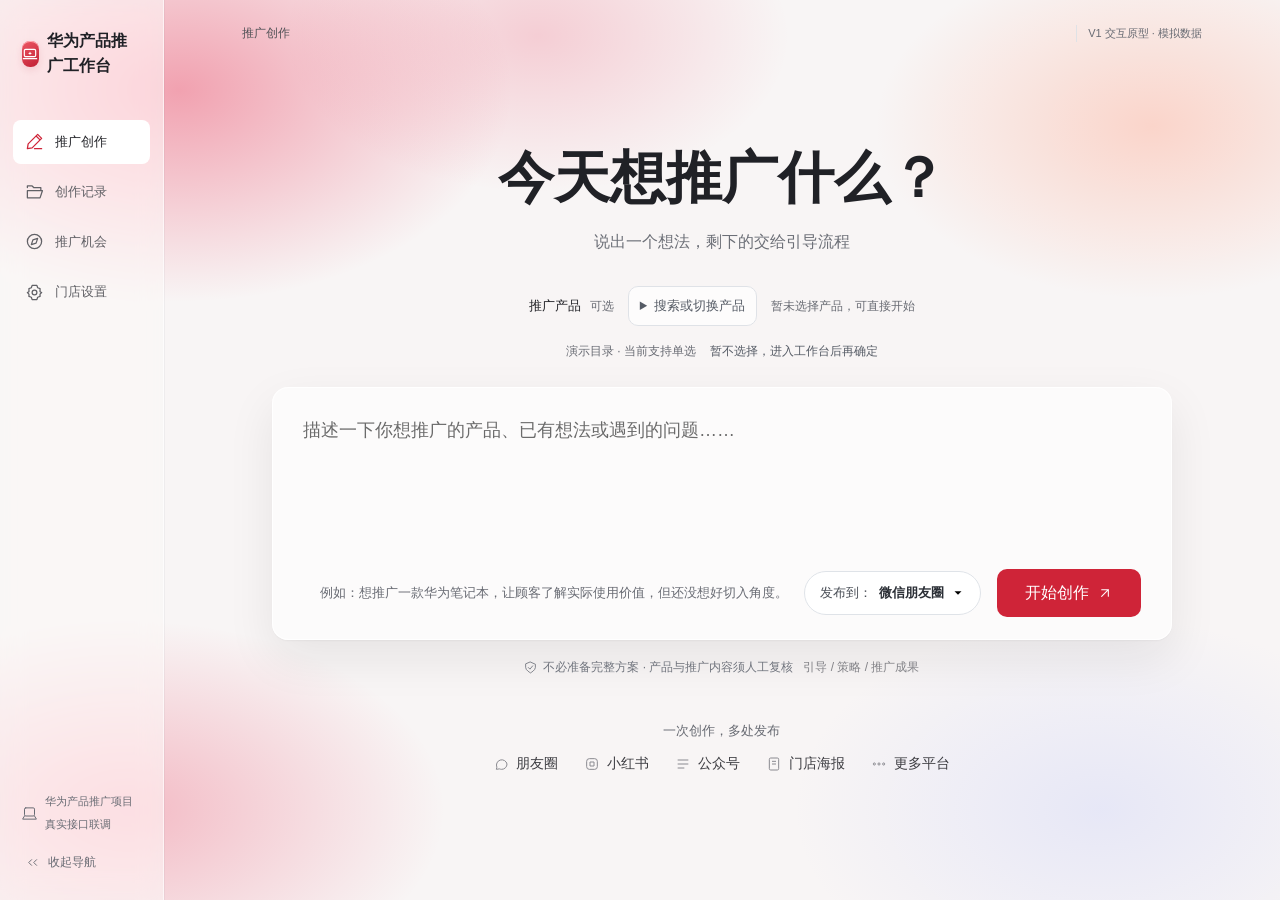
==== commit eb5d38e1: "前端复赛迭代：引导工作台对话化与品牌统一 - 引导工作台重构为聊天气泡对话（轻量用户气泡、单一 Agent 标识、ready 总结卡、右侧三层需求摘要） - AI 回复去模板化，新增「正在思考」节拍与" ====
--- a/ui/index.html
+++ b/ui/index.html
@@ -1,58 +1,71 @@
 <!DOCTYPE html>
-<html lang="zh-CN"><head><meta charset="UTF-8"><meta name="viewport" content="width=device-width, initial-scale=1"><title>华为 PC 推广创作 · V1</title><link rel="icon" href="data:,"><link rel="stylesheet" href="home-base.css"><link rel="stylesheet" href="prototype.css"></head><body>
-<div id="marketing-creator-home" aria-label="华为 PC 推广工作台">
+<html lang="zh-CN"><head><meta charset="UTF-8"><meta name="viewport" content="width=device-width, initial-scale=1"><title>华为产品推广工作台 · V1</title><link rel="icon" href="data:,"><link rel="stylesheet" href="home-base.css"><link rel="stylesheet" href="prototype.css"><link rel="stylesheet" href="guide-v2.css"></head><body>
+<div id="marketing-creator-home" aria-label="华为产品推广工作台">
 
 <div class="mc-app">
   <aside class="mc-side">
-    <div class="mc-brand"><span class="mc-brand-icon"><i data-lucide="panels-top-left" aria-hidden="true"></i></span><span>推广工作台</span></div>
+    <div class="mc-brand"><span class="mc-brand-icon"><svg viewBox="0 0 24 24" fill="none" aria-hidden="true"><rect x="3.5" y="5" width="17" height="11" rx="2" stroke="#fff" stroke-width="1.8"/><path d="M2 19h20" stroke="#fff" stroke-width="1.8" stroke-linecap="round"/><path d="M12 8.2l.8 2.1 2.1.8-2.1.8-.8 2.1-.8-2.1-2.1-.8 2.1-.8Z" fill="#fff"/></svg></span><span>华为产品推广工作台</span></div>
     <nav class="mc-nav" aria-label="主导航">
       <button type="button" class="is-active" data-page="home" aria-label="推广创作" aria-current="page"><i data-lucide="pen-line" aria-hidden="true"></i><span>推广创作</span></button>
       <button type="button" data-page="history" aria-label="创作记录"><i data-lucide="folder-open" aria-hidden="true"></i><span>创作记录</span></button>
       <button type="button" data-page="opportunities" aria-label="推广机会"><i data-lucide="compass" aria-hidden="true"></i><span>推广机会</span></button>
       <button type="button" data-page="settings" aria-label="门店设置"><i data-lucide="settings" aria-hidden="true"></i><span>门店设置</span></button>
     </nav>
-    <div class="mc-side-footer"><i data-lucide="laptop" aria-hidden="true"></i><span>华为 PC 推广项目<br><a href="backend.html">真实接口联调</a></span></div>
+    <div class="mc-side-footer"><i data-lucide="laptop" aria-hidden="true"></i><span>华为产品推广项目<br><a href="backend.html">真实接口联调</a></span></div>
+    <button type="button" class="mc-collapse-btn" data-action="side-collapse" aria-label="收起侧边栏"><svg viewBox="0 0 24 24" fill="none" stroke="currentColor" stroke-width="1.5" aria-hidden="true"><path d="m11 7-5 5 5 5M19 7l-5 5 5 5"/></svg><span class="mc-collapse-label">收起导航</span></button>
   </aside>
   <main class="mc-main">
+    <canvas id="mc-fx" aria-hidden="true"></canvas>
     <header class="mc-top"><strong id="mc-page-label">推广创作</strong><span class="mc-demo">V1 交互原型 · 模拟数据</span></header>
     <div id="mc-create-page">
-      <div class="mc-home-head" aria-label="首页标题">
-        <h1>华为 PC 推广创作<span class="mc-red-stop" aria-hidden="true"></span></h1>
-        <p>从一个推广想法出发，让 Agent 辅助分析、规划与创作。</p>
-      </div>
-      <div class="mc-home-products" aria-label="推广产品选择">
-        <div class="mc-home-product-row">
-          <span class="mc-home-product-label">推广产品 <small>可选</small></span>
-          <details id="mc-home-product-picker" class="mc-home-product-picker">
-            <summary>搜索或切换产品</summary>
-            <div class="mc-home-product-panel">
-              <label class="mc-search"><span class="sr-only">搜索演示产品目录</span><input id="mc-home-product-search" type="search" placeholder="搜索名称、型号或系列" autocomplete="off" aria-controls="mc-home-product-results" aria-describedby="mc-home-product-source"></label>
-              <p id="mc-home-product-source" class="mc-muted">仅搜索本地演示目录，未覆盖全部在售产品；名称与适配性待核实。</p>
-              <p id="mc-home-product-count" class="mc-muted" role="status"></p>
-              <div id="mc-home-product-results" class="mc-home-product-results" role="group" aria-label="产品搜索结果"></div>
+      <div class="mc-hero" id="mc-hero">
+        <div class="mc-home-head" aria-label="首页标题">
+          <h1>今天想推广什么？</h1>
+          <p>说出一个想法，剩下的交给引导流程</p>
+        </div>
+        <div class="mc-home-products" aria-label="推广产品选择">
+          <div class="mc-home-product-row">
+            <span class="mc-home-product-label">推广产品 <small>可选</small></span>
+            <details id="mc-home-product-picker" class="mc-home-product-picker">
+              <summary>搜索或切换产品</summary>
+              <div class="mc-home-product-panel">
+                <label class="mc-search"><span class="sr-only">搜索演示产品目录</span><input id="mc-home-product-search" type="search" placeholder="搜索名称、型号或系列" autocomplete="off" aria-controls="mc-home-product-results" aria-describedby="mc-home-product-source"></label>
+                <p id="mc-home-product-source" class="mc-muted">仅搜索本地演示目录，未覆盖全部在售产品；名称与适配性待核实。</p>
+                <p id="mc-home-product-count" class="mc-muted" role="status"></p>
+                <div id="mc-home-product-results" class="mc-home-product-results" role="group" aria-label="产品搜索结果"></div>
+              </div>
+            </details>
+            <div id="mc-home-product-selection" class="mc-home-product-selection" aria-live="polite"></div>
+          </div>
+          <div class="mc-home-product-help"><span>演示目录 · 当前支持单选</span><button type="button" class="mc-link" data-action="home-product-defer">暂不选择，进入工作台后再确定</button></div>
+        </div>
+        <div class="mc-composer" id="mc-form">
+          <textarea class="mc-prompt" id="mc-prompt" aria-label="描述推广任务" aria-describedby="mc-input-example" placeholder="描述一下你想推广的产品、已有想法或遇到的问题……"></textarea>
+          <div class="mc-compose-bottom">
+            <span class="mc-input-example" id="mc-input-example">例如：想推广一款华为笔记本，让顾客了解实际使用价值，但还没想好切入角度。</span>
+            <div class="mc-platform-picker">
+              <button type="button" class="mc-platform-toggle" id="mc-platform-toggle" data-action="home-platform-toggle" aria-expanded="false" aria-haspopup="true">发布到：<strong id="mc-platform-toggle-text">微信朋友圈</strong><svg viewBox="0 0 24 24" aria-hidden="true"><path d="m6 9 6 6 6-6"/></svg></button>
+              <div class="mc-platform-menu" id="mc-home-platform-menu" role="menu" aria-label="选择发布平台" hidden></div>
             </div>
-          </details>
-          <div id="mc-home-product-selection" class="mc-home-product-selection" aria-live="polite"></div>
+            <button type="button" id="mc-continue" class="mc-primary">开始创作<i data-lucide="arrow-up-right" aria-hidden="true"></i></button>
+          </div>
         </div>
-        <div class="mc-home-product-help"><span>演示目录 · 当前支持单选</span><button type="button" class="mc-link" data-action="home-product-defer">暂不选择，进入工作台后再确定</button></div>
-      </div>
-      <div class="mc-composer" id="mc-form">
-        <textarea class="mc-prompt" id="mc-prompt" aria-label="描述推广任务" aria-describedby="mc-input-example" placeholder="描述一下你想推广的产品、已有想法或遇到的问题……"></textarea>
-        <div class="mc-compose-bottom">
-          <span class="mc-input-example" id="mc-input-example">例如：想推广一款华为笔记本，让顾客了解实际使用价值，但还没想好切入角度。</span>
-          <button type="button" id="mc-continue" class="mc-primary">开始创作<i data-lucide="arrow-up-right" aria-hidden="true"></i></button>
+        <p class="mc-error" id="mc-error" role="alert" hidden></p>
+        <div class="mc-below"><span><i data-lucide="shield-check" aria-hidden="true"></i><span id="mc-task-feedback" aria-live="polite">演示草稿与产品信息均需人工复核</span></span><span class="mc-flow">引导 / 策略 / 推广成果</span></div>
+        <div class="mc-trust" aria-label="支持发布的平台">
+          <span class="mc-trust-label">一次创作，多处发布</span>
+          <div class="mc-trust-row">
+            <span><svg viewBox="0 0 24 24" aria-hidden="true"><path d="M21 12a8 8 0 0 1-8 8c-1.2 0-2.4-.3-3.4-.7L5 20l.8-3.2A8 8 0 1 1 21 12Z"/></svg>朋友圈</span>
+            <span><svg viewBox="0 0 24 24" aria-hidden="true"><rect x="4" y="4" width="16" height="16" rx="4"/><path d="M9 9h6v6H9z"/></svg>小红书</span>
+            <span><svg viewBox="0 0 24 24" aria-hidden="true"><path d="M4 6h16M4 12h16M4 18h10"/></svg>公众号</span>
+            <span><svg viewBox="0 0 24 24" aria-hidden="true"><rect x="5" y="3" width="14" height="18" rx="2"/><path d="M9 8h6M9 12h6"/></svg>门店海报</span>
+            <span><svg viewBox="0 0 24 24" aria-hidden="true"><circle cx="5" cy="12" r="1.6"/><circle cx="12" cy="12" r="1.6"/><circle cx="19" cy="12" r="1.6"/></svg>更多平台</span>
+          </div>
         </div>
       </div>
-      <p class="mc-error" id="mc-error" role="alert" hidden></p>
-      <div class="mc-below"><span><i data-lucide="shield-check" aria-hidden="true"></i><span id="mc-task-feedback" aria-live="polite">演示草稿与产品信息均需人工复核</span></span><span class="mc-flow">引导 / 策略 / 推广成果</span></div>
-      <section class="mc-gallery" id="mc-gallery" aria-labelledby="mc-gallery-title">
-        <div class="mc-section-head mc-recommendation-head"><div><h2 id="mc-gallery-title">今日推广推荐</h2><p>结合近期节点、产品特点与门店场景，发现值得尝试的推广方向。</p></div><span id="mc-recommendation-date"></span></div>
-        <div id="mc-opportunity-cards"></div>
-        <div class="mc-gallery-foot">推荐方向供探索，依据会随任务保留。产品与门店条件确认后再采用。</div>
-      </section>
     </div>
     <div id="mc-work-page" hidden></div>
   </main>
 </div>
 <div id="mc-toast" role="status" aria-live="polite"></div>
-</div><script src="prototype-data.js"></script><script src="guidance.js"></script><script src="prototype.js"></script></body></html>
+</div><script src="prototype-data.js"></script><script src="guidance.js"></script><script src="prototype.js"></script><script src="home-fx.js"></script></body></html>
--- a/ui/prototype.css
+++ b/ui/prototype.css
@@ -344,12 +344,40 @@
 #marketing-creator-home .mc-map-ring.ring-b{width:460px;height:460px}
 #marketing-creator-home .mc-map-store,#marketing-creator-home .mc-map-marker{position:absolute;z-index:2;display:flex;flex-direction:column;align-items:center;gap:4px;min-width:70px}
 #marketing-creator-home .mc-map-store{left:50%;top:50%;transform:translate(-50%,-50%)}
-#marketing-creator-home .mc-map-marker{border:0;background:transparent;transform:translate(-50%,-50%);color:#25313b}
+#marketing-creator-home .mc-map-marker{border:0;background:transparent;transform:translate(-50%,-50%);color:#25313b;cursor:pointer}
+#marketing-creator-home .mc-map-marker small{order:-1}
 #marketing-creator-home .mc-map-store span,#marketing-creator-home .mc-map-marker span{display:grid;place-items:center;width:42px;height:42px;border-radius:50%;background:#fff;border:1px solid #c9d4d2;box-shadow:0 5px 15px #263f3b16;font-size:16px}
 #marketing-creator-home .mc-map-store span{background:var(--mc-accent);border-color:var(--mc-accent);color:#fff}
+#marketing-creator-home .mc-map-marker:hover span,#marketing-creator-home .mc-map-marker:focus-visible span{border-color:var(--mc-accent);color:var(--mc-accent)}
 #marketing-creator-home .mc-map-marker.is-selected span{border:2px solid var(--mc-accent);color:var(--mc-accent)}
+#marketing-creator-home .mc-map-marker.is-selected{z-index:3}
 #marketing-creator-home .mc-map-store small,#marketing-creator-home .mc-map-marker small{font-size:11px;white-space:nowrap;background:#ffffffdb;padding:2px 5px;border-radius:4px}
-@media(max-width:700px){#marketing-creator-home .mc-opportunity-list-item,#marketing-creator-home .mc-opportunity-detail{align-items:flex-start;flex-direction:column}#marketing-creator-home .mc-opportunity-explore-block{padding:18px}#marketing-creator-home .mc-calendar-day{aspect-ratio:1;min-height:42px}#marketing-creator-home .mc-calendar-day i{display:none}#marketing-creator-home .mc-concept-map{height:290px}#marketing-creator-home .mc-map-marker small{max-width:84px;white-space:normal;text-align:center}}
+/* 标注防重叠：默认只显示圆点，名称在选中/悬停/键盘聚焦时出现；完整名单由地图下方的地点列表承担。 */
+#marketing-creator-home .mc-map-marker small{opacity:0;transition:opacity .15s ease;pointer-events:none}
+#marketing-creator-home .mc-map-marker.is-selected small,#marketing-creator-home .mc-map-marker:hover small,#marketing-creator-home .mc-map-marker:focus-visible small{opacity:1}
+#marketing-creator-home .mc-map-scale{position:absolute;right:10px;bottom:8px;font-size:11px;color:#5f6b66;background:#ffffffb0;padding:2px 6px;border-radius:4px;z-index:2}
+#marketing-creator-home .mc-geo-banner{display:flex;align-items:flex-start;gap:12px;padding:14px 16px;margin-bottom:14px;border:1px solid #ead9c0;background:#fdf8ef;border-radius:12px}
+#marketing-creator-home .mc-geo-banner>svg{width:20px;height:20px;flex-shrink:0;color:#a5761f;margin-top:2px}
+#marketing-creator-home .mc-geo-banner strong{display:block;font-size:14px;line-height:1.6;color:#4c3d22}
+#marketing-creator-home .mc-geo-banner p{margin:4px 0 0;font-size:13px;line-height:1.7}
+#marketing-creator-home .mc-geo-banner-actions{display:flex;gap:8px;flex-shrink:0;margin-left:auto;align-items:center}
+#marketing-creator-home .mc-place-chips{display:flex;flex-wrap:wrap;gap:8px;margin:12px 0}
+#marketing-creator-home .mc-place-chip{display:inline-flex;align-items:center;gap:8px;padding:6px 12px 6px 6px;border:1px solid #dfe6e5;border-radius:999px;background:#fff;font-size:13px;color:#25313b;cursor:pointer;transition:border-color var(--mc-motion),box-shadow var(--mc-motion)}
+#marketing-creator-home .mc-place-chip:hover{border-color:#b9c6c2}
+#marketing-creator-home .mc-place-chip.is-active{border-color:var(--mc-accent);box-shadow:0 0 0 1px var(--mc-accent)}
+#marketing-creator-home .mc-place-chip strong{font-weight:600}
+#marketing-creator-home .mc-place-chip small{color:#6b7671;font-size:12px}
+#marketing-creator-home .mc-place-chip-badge{display:grid;place-items:center;width:24px;height:24px;border-radius:50%;background:#eef3f1;border:1px solid #d5dfdc;font-size:12px}
+#marketing-creator-home .mc-place-chip-badge.school{background:#e8f0fb;border-color:#c8dbf5}
+#marketing-creator-home .mc-place-chip-badge.business{background:#eaf5ee;border-color:#cbe5d4}
+#marketing-creator-home .mc-place-chip-badge.shopping{background:#fdeef0;border-color:#f3cdd3}
+#marketing-creator-home .mc-geo-fieldset{border:1px solid #e1e6e7;border-radius:12px;padding:14px 16px;margin:14px 0}
+#marketing-creator-home .mc-geo-fieldset>legend{font-size:13px;font-weight:600;color:#3c4650;padding:0 6px}
+#marketing-creator-home .mc-geo-fieldset>p{margin:0 0 10px;font-size:12px;line-height:1.7}
+#marketing-creator-home .mc-geo-row{display:grid;grid-template-columns:1fr 1fr;gap:12px}
+#marketing-creator-home .mc-geo-actions{display:flex;align-items:center;gap:12px;flex-wrap:wrap;margin-top:4px}
+#marketing-creator-home .mc-geo-actions .mc-muted{font-size:12px;line-height:1.6}
+@media(max-width:700px){#marketing-creator-home .mc-opportunity-list-item,#marketing-creator-home .mc-opportunity-detail{align-items:flex-start;flex-direction:column}#marketing-creator-home .mc-opportunity-explore-block{padding:18px}#marketing-creator-home .mc-calendar-day{aspect-ratio:1;min-height:42px}#marketing-creator-home .mc-calendar-day i{display:none}#marketing-creator-home .mc-concept-map{height:290px}#marketing-creator-home .mc-map-marker small{max-width:84px;white-space:normal;text-align:center}#marketing-creator-home .mc-geo-row{grid-template-columns:1fr}#marketing-creator-home .mc-geo-banner{flex-direction:column}#marketing-creator-home .mc-geo-banner-actions{margin-left:0}}
 #marketing-creator-home .mc-opportunity-source>strong{display:block;margin-top:6px;font-size:15px;font-weight:600;color:var(--mc-ink)}
 #marketing-creator-home .mc-opportunity-source>p{font-size:13px;line-height:1.8}
 #marketing-creator-home .mc-opportunity-source details{margin-top:9px}
@@ -567,3 +595,486 @@
 #marketing-creator-home .mc-results-workbench .mc-result-poster-copy>strong{font-size:24px}
 @media(max-width:1100px){#marketing-creator-home .mc-result-edit-top{align-items:stretch;flex-direction:column}#marketing-creator-home .mc-result-edit-top .mc-result-image-actions{flex:initial}}
 @media(max-width:560px){#marketing-creator-home .mc-image-text-fields{grid-template-columns:1fr;gap:0}#marketing-creator-home .mc-publication-preview[data-platform='视频号'] .mc-publication-card{display:flex}#marketing-creator-home .mc-publication-preview[data-platform='视频号'] .mc-result-poster>img{aspect-ratio:4/3}#marketing-creator-home .mc-results-workbench .mc-result-poster-copy>strong{font-size:22px}}
+
+/* 配图方案、知识库依据与合规检查：沿用现有浅色面板语言，不新增视觉体系。 */
+#marketing-creator-home .mc-page-head .mc-secondary,#marketing-creator-home .mc-page-head .mc-link{white-space:nowrap;flex-shrink:0}
+#marketing-creator-home .mc-image-plan{margin-top:14px;font-size:12px;line-height:1.7}
+#marketing-creator-home .mc-image-plan>summary{cursor:pointer;font-weight:500;color:#3d454d}
+#marketing-creator-home .mc-image-plan>summary:hover{color:var(--mc-accent)}
+#marketing-creator-home .mc-image-plan>ul{list-style:none;margin:10px 0 0;padding:0;display:grid;gap:8px}
+#marketing-creator-home .mc-image-plan>ul>li{display:grid;gap:2px;padding:9px 12px;border:1px solid #e7eaee;border-radius:10px;background:#fafbfc}
+#marketing-creator-home .mc-image-plan>ul>li span{color:#5c6670;overflow-wrap:anywhere}
+#marketing-creator-home .mc-result-evidence,#marketing-creator-home .mc-result-compliance{margin:12px 0 0;font-size:12px;line-height:1.7}
+#marketing-creator-home .mc-result-evidence>summary,#marketing-creator-home .mc-result-compliance>summary{cursor:pointer;font-weight:500;color:#3d454d}
+#marketing-creator-home .mc-result-evidence>summary:hover,#marketing-creator-home .mc-result-compliance>summary:hover{color:var(--mc-accent)}
+#marketing-creator-home .mc-evidence-list,#marketing-creator-home .mc-compliance-list{list-style:none;margin:10px 0 0;padding:0;display:grid;gap:8px}
+#marketing-creator-home .mc-evidence-list>li{display:grid;grid-template-columns:auto 1fr;gap:2px 10px;padding:9px 12px;border:1px solid #e7eaee;border-radius:10px;background:#fafbfc}
+#marketing-creator-home .mc-evidence-list>li .mc-fact-status{margin-left:0}
+#marketing-creator-home .mc-evidence-list>li p{grid-column:2;margin:0;color:#3d454d}
+#marketing-creator-home .mc-evidence-list>li small{grid-column:2;color:#8a929c}
+#marketing-creator-home .mc-compliance-list>li{display:grid;gap:2px;padding:9px 12px;border:1px solid #e7eaee;border-radius:10px;background:#fafbfc}
+#marketing-creator-home .mc-compliance-list>li.is-passed strong{color:#39705b}
+#marketing-creator-home .mc-compliance-list>li.is-flagged{border-color:#e5c9cd;background:#fdf7f8}
+#marketing-creator-home .mc-compliance-list>li.is-flagged strong{color:#a7273a}
+#marketing-creator-home .mc-compliance-list>li span{color:#5c6670;overflow-wrap:anywhere}
+#marketing-creator-home .mc-compliance-list>li em{font-style:normal;color:#8a929c}
+@media(max-width:560px){#marketing-creator-home .mc-evidence-list>li{grid-template-columns:1fr}}
+
+/* ===== 首页改版 v4：满屏 hero + 悬浮输入卡 + 居中排版 + 可收起侧边栏（覆盖层，不改旧规则） ===== */
+#marketing-creator-home .mc-main{position:relative}
+#marketing-creator-home #mc-fx{position:absolute;inset:0;z-index:0;pointer-events:none}
+#marketing-creator-home .mc-top{position:relative;z-index:2}
+#marketing-creator-home #mc-create-page,#marketing-creator-home #mc-work-page{position:relative;z-index:1}
+
+/* 满屏 hero：第一屏整屏垂直居中，下滑才见推荐 */
+#marketing-creator-home .mc-hero{position:relative;min-height:calc(100vh - 67px);display:flex;flex-direction:column;align-items:center;justify-content:center;text-align:center;padding:0 0 72px;will-change:transform,opacity}
+#marketing-creator-home .mc-home-head{padding-top:0}
+#marketing-creator-home .mc-home-head h1{font-family:"Songti SC","Noto Serif SC","STSong",serif;font-size:56px;font-weight:700;line-height:1.18;letter-spacing:0;margin:0 0 18px}
+#marketing-creator-home .mc-home-head p{font-size:16px}
+
+/* 产品选择行：跟随 hero 居中 */
+#marketing-creator-home .mc-home-products{margin-top:32px;display:flex;flex-direction:column;align-items:center;gap:6px}
+#marketing-creator-home .mc-home-product-row{justify-content:center}
+#marketing-creator-home .mc-home-product-help{justify-content:center;text-align:center}
+
+/* 输入区：扁平悬浮立体卡，覆盖旧渐变玻璃风 */
+/* taste-skill-ignore: 用户明确要求的悬浮立体效果，静止投影为设计决策 */
+#marketing-creator-home .mc-composer{width:min(900px,100%);margin-top:20px;padding:28px 30px 22px;border:1px solid #e8e8ea;border-top:1px solid #e8e8ea;border-radius:16px;background:#fff;-webkit-backdrop-filter:none;backdrop-filter:none;box-shadow:0 1px 2px rgba(23,23,25,.05),0 18px 48px rgba(23,23,25,.10);transition:box-shadow .18s cubic-bezier(.22,.61,.36,1),border-color .12s ease,transform .18s cubic-bezier(.22,.61,.36,1)}
+#marketing-creator-home .mc-composer:hover{box-shadow:0 1px 2px rgba(23,23,25,.05),0 24px 64px rgba(23,23,25,.13);transform:translateY(-2px)}
+#marketing-creator-home .mc-composer:focus-within{border-color:var(--mc-accent);box-shadow:0 0 0 2px rgba(228,0,43,.18),0 24px 64px rgba(23,23,25,.13);transform:translateY(-2px)}
+#marketing-creator-home .mc-prompt{padding:0;min-height:132px;font-size:18px;line-height:1.6;resize:none;border-radius:0}
+#marketing-creator-home .mc-prompt::placeholder{color:#6b6b6b}
+#marketing-creator-home .mc-compose-bottom{padding:0;margin-top:14px;align-items:flex-end}
+#marketing-creator-home .mc-input-example{font-size:13px;max-width:66%}
+#marketing-creator-home .mc-composer .mc-primary{height:48px;min-height:48px;padding:0 28px;font-size:16px;border-radius:10px;background:var(--mc-accent);box-shadow:none;gap:8px}
+#marketing-creator-home .mc-composer .mc-primary:hover{background:var(--mc-accent-dark,#c20024);transform:translateY(-1px)}
+#marketing-creator-home .mc-error{text-align:center}
+
+/* 声明行与平台信任行 */
+#marketing-creator-home .mc-below{justify-content:center;gap:10px;margin-top:18px;font-size:12px}
+#marketing-creator-home .mc-trust{margin-top:44px;display:flex;flex-direction:column;align-items:center;gap:12px}
+#marketing-creator-home .mc-trust-label{font-size:13px;color:var(--mc-muted)}
+#marketing-creator-home .mc-trust-row{display:flex;align-items:center;gap:26px;flex-wrap:wrap;justify-content:center}
+#marketing-creator-home .mc-trust-row>span{font-size:14px;color:#3d3d42;font-weight:500;display:inline-flex;align-items:center;gap:7px}
+#marketing-creator-home .mc-trust-row svg{width:16px;height:16px;stroke:#8a8a90;stroke-width:1.5;fill:none}
+
+/* 下滑提示 */
+#marketing-creator-home .mc-scroll-hint{position:absolute;bottom:22px;left:50%;transform:translateX(-50%);display:flex;flex-direction:column;align-items:center;gap:4px;padding:6px 10px;font-size:12px;color:var(--mc-muted);background:none;border:0;cursor:pointer}
+#marketing-creator-home .mc-scroll-hint:hover{color:var(--mc-ink)}
+#marketing-creator-home .mc-scroll-hint svg{width:18px;height:18px;stroke:currentColor;stroke-width:1.5;fill:none;animation:mc-hint-bounce 2.2s cubic-bezier(.22,.61,.36,1) infinite}
+@keyframes mc-hint-bounce{0%,100%{transform:translateY(0)}50%{transform:translateY(5px)}}
+
+/* 今日推广推荐：与输入卡同款的居中悬浮大卡 */
+#marketing-creator-home .mc-gallery{margin:0 auto;padding:110px 0 130px;max-width:960px;display:flex;flex-direction:column;align-items:center;text-align:center}
+#marketing-creator-home .mc-gallery .mc-recommendation-head{flex-direction:column;align-items:center;gap:6px;margin-bottom:26px;text-align:center}
+#marketing-creator-home .mc-recommendation-head h2{font-size:16px;font-weight:600;letter-spacing:0}
+#marketing-creator-home .mc-recommendation-head p{margin:4px 0 0;max-width:52ch}
+#marketing-creator-home #mc-recommendation-date{padding-top:0}
+/* taste-skill-ignore: 与输入区同款的悬浮卡片语言，用户指定 */
+#marketing-creator-home .mc-featured{display:flex;flex-direction:column;justify-content:center;min-height:340px;width:min(1040px,100%);padding:56px 64px;text-align:center;border:1px solid #e8e8ea;border-radius:16px;background:#fff;box-shadow:0 1px 2px rgba(23,23,25,.05),0 18px 48px rgba(23,23,25,.10);transition:box-shadow .18s cubic-bezier(.22,.61,.36,1),transform .18s cubic-bezier(.22,.61,.36,1)}
+#marketing-creator-home .mc-featured:hover{box-shadow:0 1px 2px rgba(23,23,25,.05),0 24px 64px rgba(23,23,25,.13);transform:translateY(-2px);border-color:#e8e8ea}
+#marketing-creator-home .mc-featured-visual{display:none}
+#marketing-creator-home .mc-featured-copy{display:flex;flex-direction:column;align-items:center}
+#marketing-creator-home .mc-featured-meta{justify-content:center;margin-bottom:0}
+#marketing-creator-home .mc-featured h3{margin:14px auto 0;font-size:26px;line-height:1.35;max-width:30ch}
+#marketing-creator-home .mc-featured-description{margin:10px auto 0;max-width:56ch}
+#marketing-creator-home .mc-featured-reason{margin:15px auto 0;max-width:56ch}
+#marketing-creator-home .mc-featured-reason strong{margin-right:8px}
+#marketing-creator-home .mc-opportunity-actions{justify-content:center}
+#marketing-creator-home .mc-featured-tools{display:flex;flex-direction:column;align-items:center;gap:10px;min-height:0;padding-top:18px;text-align:center}
+#marketing-creator-home .mc-featured-tools .mc-opportunity-details>summary{margin:0 auto;max-width:100%;justify-content:center}
+#marketing-creator-home .mc-featured-tools .mc-switch-control{position:static;justify-content:center}
+#marketing-creator-home .mc-featured-tools .mc-opportunity-evidence{text-align:left;width:min(640px,100%)}
+#marketing-creator-home .mc-opportunity-empty{text-align:center}
+#marketing-creator-home .mc-gallery-foot{text-align:center}
+
+/* 侧边栏收起为 60px 图标栏（仅桌面端；窄屏沿用既有横条/窄栏断点） */
+#marketing-creator-home .mc-collapse-btn{display:flex;align-items:center;gap:8px;margin-top:12px;padding:8px 12px;min-height:34px;border-radius:8px;font-size:12px;color:var(--mc-muted);background:none;border:0;cursor:pointer;white-space:nowrap}
+#marketing-creator-home .mc-collapse-btn:hover{background:#fff;color:var(--mc-ink)}
+#marketing-creator-home .mc-collapse-btn svg{width:15px;height:15px;stroke:currentColor;stroke-width:1.5;fill:none;transition:transform .18s ease}
+@media(min-width:851px){
+  #marketing-creator-home .mc-app{transition:grid-template-columns .18s ease}
+  #marketing-creator-home .mc-app.collapsed{grid-template-columns:60px minmax(0,1fr)}
+  #marketing-creator-home .mc-app.collapsed .mc-side{padding:29px 8px 20px;align-items:center}
+  #marketing-creator-home .mc-app.collapsed .mc-brand{padding:0 0 41px;justify-content:center}
+  #marketing-creator-home .mc-app.collapsed .mc-brand>span:last-child,
+  #marketing-creator-home .mc-app.collapsed .mc-nav button span,
+  #marketing-creator-home .mc-app.collapsed .mc-side-footer,
+  #marketing-creator-home .mc-app.collapsed .mc-collapse-label{display:none}
+  #marketing-creator-home .mc-app.collapsed .mc-nav button{justify-content:center}
+  #marketing-creator-home .mc-app.collapsed .mc-collapse-btn{justify-content:center;padding:8px}
+  #marketing-creator-home .mc-app.collapsed .mc-collapse-btn svg{transform:rotate(180deg)}
+}
+@media(max-width:850px){#marketing-creator-home .mc-collapse-btn{display:none}}
+
+/* 苹果式滚动动效（home-fx.js 负责加 .reveal/.is-in；无 JS 或减弱动态时内容直接可见） */
+#marketing-creator-home .reveal{opacity:0;transform:translateY(28px);transition:opacity .7s cubic-bezier(.22,.61,.36,1),transform .7s cubic-bezier(.22,.61,.36,1)}
+#marketing-creator-home .reveal.is-in{opacity:1;transform:none}
+@media(prefers-reduced-motion:reduce){
+  #marketing-creator-home .reveal{opacity:1;transform:none;transition:none}
+  #marketing-creator-home .mc-scroll-hint svg{animation:none}
+  #marketing-creator-home .mc-composer,#marketing-creator-home .mc-featured,#marketing-creator-home .mc-composer .mc-primary{transition:none}
+}
+
+@media(max-width:560px){
+  #marketing-creator-home .mc-hero{min-height:calc(100vh - 47px);padding-bottom:88px}
+  #marketing-creator-home .mc-home-head h1{font-size:34px}
+  #marketing-creator-home .mc-composer{padding:20px 20px 16px;border-radius:14px}
+  #marketing-creator-home .mc-prompt{font-size:16px;min-height:110px;padding:0}
+  #marketing-creator-home .mc-input-example{display:none}
+  #marketing-creator-home .mc-trust-row{gap:14px}
+  #marketing-creator-home .mc-gallery{padding:72px 0 88px}
+  #marketing-creator-home .mc-featured{min-height:300px;padding:28px 22px 26px}
+  #marketing-creator-home .mc-featured h3{font-size:20px}
+}
+
+/* v4 修正：压平背景与首页主按钮的渐变（taste-skill 检查项） */
+#marketing-creator-home .mc-app{background:var(--mc-paper)}
+#marketing-creator-home #mc-create-page .mc-primary{background:var(--mc-accent);box-shadow:none}
+#marketing-creator-home #mc-create-page .mc-primary:hover{background:#c20024}
+#marketing-creator-home .mc-nav button.is-active{box-shadow:none}
+#marketing-creator-home .mc-featured-tools .mc-definition dt{color:#4c5158}
+
+/* v4.1：推荐区加宽——卡片不再受 960px 容器限制 */
+#marketing-creator-home .mc-gallery{max-width:1240px}
+#marketing-creator-home .mc-featured{width:min(1240px,100%)}
+#marketing-creator-home #mc-opportunity-cards{width:100%;display:flex;flex-direction:column;align-items:center}
+
+/* ===== 首页改版 v5：Mesh Gradient + Glassmorphism；推荐区移至「推广机会」页 ===== */
+/* taste-skill-ignore: Mesh Gradient + Glassmorphism 为用户明确指定的视觉方向 */
+#marketing-creator-home .mc-app{
+  background:
+    radial-gradient(52% 46% at 16% 8%, rgba(228,0,43,.10), transparent 70%),
+    radial-gradient(46% 42% at 86% 10%, rgba(255,166,120,.32), transparent 70%),
+    radial-gradient(52% 48% at 82% 90%, rgba(140,160,255,.17), transparent 70%),
+    radial-gradient(48% 44% at 10% 92%, rgba(228,0,43,.06), transparent 70%),
+    #f7f7f8;
+}
+#marketing-creator-home .mc-side{background:rgba(249,250,251,.55);-webkit-backdrop-filter:blur(24px) saturate(1.4);backdrop-filter:blur(24px) saturate(1.4);border-right-color:rgba(255,255,255,.6)}
+#marketing-creator-home .mc-composer{background:rgba(255,255,255,.55);-webkit-backdrop-filter:blur(24px) saturate(1.5);backdrop-filter:blur(24px) saturate(1.5);border:1px solid rgba(255,255,255,.75);box-shadow:0 1px 2px rgba(23,23,25,.04),0 18px 48px rgba(23,23,25,.08)}
+#marketing-creator-home .mc-composer:hover{box-shadow:0 1px 2px rgba(23,23,25,.04),0 24px 64px rgba(23,23,25,.11)}
+#marketing-creator-home .mc-composer:focus-within{border-color:rgba(228,0,43,.65);box-shadow:0 0 0 2px rgba(228,0,43,.15),0 24px 64px rgba(23,23,25,.11)}
+#marketing-creator-home .mc-hero{padding-bottom:0}
+/* 推荐区已删除，以下规则失效但保留以兼容旧页面结构 */
+#marketing-creator-home .mc-hero{min-height:calc(100vh - 99px)}
+@media(max-width:560px){#marketing-creator-home .mc-hero{min-height:calc(100vh - 79px)}}
+#marketing-creator-home .mc-hero{min-height:calc(100vh - 115px)}
+
+/* v5.1：参考用户给的 Mesh Gradient 示例——更饱和流动、红色占比加大、玻璃低模糊 */
+/* taste-skill-ignore: Mesh Gradient 为用户指定风格，背景大色块为设计决策 */
+#marketing-creator-home .mc-app{
+  background:
+    radial-gradient(58% 52% at 14% 12%, rgba(232,40,70,.22), transparent 72%),
+    radial-gradient(52% 48% at 42% 26%, rgba(255,171,128,.48), transparent 72%),
+    radial-gradient(56% 52% at 88% 16%, rgba(203,184,250,.50), transparent 74%),
+    radial-gradient(62% 56% at 80% 92%, rgba(150,176,255,.42), transparent 74%),
+    radial-gradient(52% 46% at 18% 94%, rgba(244,140,165,.34), transparent 72%),
+    #faf6f4;
+}
+#marketing-creator-home .mc-side{background:rgba(250,248,247,.6);-webkit-backdrop-filter:blur(12px) saturate(1.3);backdrop-filter:blur(12px) saturate(1.3)}
+#marketing-creator-home .mc-composer{background:rgba(255,255,255,.62);-webkit-backdrop-filter:blur(10px) saturate(1.25);backdrop-filter:blur(10px) saturate(1.25);border:1px solid rgba(255,255,255,.8)}
+
+/* v5.2：纯红色系 Mesh Gradient——深红到浅红，去掉橙/蓝/紫 */
+/* taste-skill-ignore: 红色系网格渐变为用户指定风格 */
+#marketing-creator-home .mc-app{
+  background:
+    radial-gradient(60% 54% at 14% 10%, rgba(186,0,36,.26), transparent 72%),
+    radial-gradient(56% 50% at 86% 16%, rgba(228,0,43,.17), transparent 74%),
+    radial-gradient(60% 54% at 82% 90%, rgba(240,110,130,.28), transparent 74%),
+    radial-gradient(52% 46% at 16% 94%, rgba(255,186,192,.38), transparent 72%),
+    radial-gradient(46% 42% at 50% 45%, rgba(255,226,228,.30), transparent 75%),
+    #fbf5f5;
+}
+
+/* v5.2b：拉开深红到浅红的层次 */
+/* taste-skill-ignore: 用户指定红色系渐变 */
+#marketing-creator-home .mc-app{
+  background:
+    radial-gradient(66% 60% at 8% 4%, rgba(150,0,28,.40), transparent 74%),
+    radial-gradient(56% 50% at 30% 22%, rgba(228,0,43,.20), transparent 74%),
+    radial-gradient(50% 46% at 88% 20%, rgba(240,110,130,.22), transparent 74%),
+    radial-gradient(58% 52% at 84% 92%, rgba(250,170,180,.30), transparent 74%),
+    radial-gradient(50% 44% at 18% 96%, rgba(255,205,210,.40), transparent 72%),
+    radial-gradient(48% 42% at 52% 48%, rgba(255,240,241,.35), transparent 76%),
+    #faf3f3;
+}
+
+/* v5.3：从下到上的红色系 Mesh Gradient——底部深红 → 中部浅红 → 顶部白色 */
+/* taste-skill-ignore: 用户指定红色系渐变 */
+#marketing-creator-home .mc-app{
+  background:
+    radial-gradient(95% 60% at 18% 108%, rgba(150,0,28,.42), transparent 72%),
+    radial-gradient(90% 55% at 85% 106%, rgba(228,0,43,.28), transparent 72%),
+    radial-gradient(70% 45% at 55% 100%, rgba(240,110,130,.20), transparent 70%),
+    linear-gradient(to top, rgba(244,140,152,.14), rgba(255,255,255,0) 55%),
+    #ffffff;
+}
+
+/* v5.3b：底部深红压重，过渡带拉长 */
+/* taste-skill-ignore: 用户指定红色系渐变 */
+#marketing-creator-home .mc-app{
+  background:
+    radial-gradient(130% 85% at 15% 118%, rgba(150,0,28,.55), transparent 78%),
+    radial-gradient(120% 80% at 88% 114%, rgba(228,0,43,.38), transparent 76%),
+    radial-gradient(80% 55% at 55% 105%, rgba(240,110,130,.26), transparent 72%),
+    linear-gradient(to top, rgba(240,120,135,.22), rgba(255,255,255,0) 62%),
+    #ffffff;
+}
+
+/* v5.4：恢复最初的多色弥散渐变（低饱和四角色块） */
+/* taste-skill-ignore: Mesh Gradient 为用户指定风格 */
+#marketing-creator-home .mc-app{
+  background:
+    radial-gradient(52% 46% at 16% 8%, rgba(228,0,43,.10), transparent 70%),
+    radial-gradient(46% 42% at 86% 10%, rgba(255,166,120,.32), transparent 70%),
+    radial-gradient(52% 48% at 82% 90%, rgba(140,160,255,.17), transparent 70%),
+    radial-gradient(48% 44% at 10% 92%, rgba(228,0,43,.06), transparent 70%),
+    #f7f7f8;
+}
+
+/* v5.5：弥散渐变中强调华为红——红色块加重、蓝紫减弱 */
+/* taste-skill-ignore: Mesh Gradient 为用户指定风格 */
+#marketing-creator-home .mc-app{
+  background:
+    radial-gradient(56% 50% at 14% 8%, rgba(228,0,43,.22), transparent 72%),
+    radial-gradient(44% 40% at 40% 4%, rgba(228,0,43,.10), transparent 70%),
+    radial-gradient(46% 42% at 88% 12%, rgba(255,150,120,.26), transparent 70%),
+    radial-gradient(52% 48% at 84% 92%, rgba(140,160,255,.12), transparent 70%),
+    radial-gradient(52% 46% at 10% 92%, rgba(228,0,43,.16), transparent 72%),
+    #f8f5f5;
+}
+
+/* v5.6：弥散色块收拢——边缘更清晰，不再一片模糊 */
+/* taste-skill-ignore: Mesh Gradient 为用户指定风格 */
+#marketing-creator-home .mc-app{
+  background:
+    radial-gradient(42% 38% at 14% 10%, rgba(228,0,43,.34), transparent 62%),
+    radial-gradient(34% 30% at 42% 4%, rgba(228,0,43,.16), transparent 58%),
+    radial-gradient(36% 32% at 90% 14%, rgba(255,150,120,.34), transparent 60%),
+    radial-gradient(40% 36% at 86% 90%, rgba(140,160,255,.16), transparent 60%),
+    radial-gradient(40% 34% at 10% 90%, rgba(228,0,43,.24), transparent 62%),
+    #f8f5f5;
+}
+
+/* ===== 策略页精简 v6：删推荐理由/预计生成，强化方案说明+合规区块 ===== */
+#marketing-creator-home .mc-lead-block{margin-top:6px}
+#marketing-creator-home .mc-lead-label{display:flex;align-items:center;gap:6px;font-size:12px;font-weight:600;letter-spacing:.02em;color:var(--mc-muted);margin-bottom:6px}
+#marketing-creator-home .mc-lead-label svg{width:14px;height:14px;flex:none}
+#marketing-creator-home .mc-lead-copy .mc-lead-idea{margin:0;font-size:15px;line-height:1.8}
+#marketing-creator-home .mc-lead-compliance{margin-top:14px;background:rgba(228,0,43,.05);border:1px solid rgba(228,0,43,.14);border-radius:12px;padding:12px 16px}
+#marketing-creator-home .mc-lead-compliance .mc-lead-label{color:#a30021}
+#marketing-creator-home .mc-lead-compliance ul{margin:0;padding-left:18px;font-size:13px;line-height:1.8;color:#454b54}
+#marketing-creator-home .mc-lead-compliance li+li{margin-top:2px}
+
+/* ===== 策略页 v7：AI 合规引导卡 + 已确认笔记 ===== */
+#marketing-creator-home .mc-compliance-coach{background:rgba(255,255,255,.55);-webkit-backdrop-filter:blur(14px) saturate(1.3);backdrop-filter:blur(14px) saturate(1.3);border:1px solid rgba(255,255,255,.75);border-radius:16px;padding:16px 18px;box-shadow:0 1px 2px rgba(23,23,25,.04),0 12px 32px rgba(23,23,25,.06)}
+#marketing-creator-home .mc-coach-question{margin:2px 0 12px;font-size:13.5px;line-height:1.8;color:#454b54}
+#marketing-creator-home .mc-compliance-coach .mc-adjust-row{display:flex;gap:10px;align-items:flex-end}
+#marketing-creator-home .mc-compliance-coach .mc-adjust-row .mc-field{flex:1}
+#marketing-creator-home .mc-adjust-more{margin-top:10px}
+#marketing-creator-home .mc-adjust-more>summary{cursor:pointer;font-size:12.5px;color:var(--mc-muted);width:fit-content}
+#marketing-creator-home .mc-adjust-more .mc-adjust-row{margin-top:10px}
+#marketing-creator-home .mc-note-confirmed{display:flex;align-items:flex-start;gap:6px;color:#1d7a3d}
+#marketing-creator-home .mc-note-confirmed svg{width:13px;height:13px;flex:none;margin-top:4px}
+
+/* ===== 成果页 v8：左右卡等高 + 与全站统一的玻璃语言 ===== */
+#marketing-creator-home .mc-results-workbench{align-items:stretch}
+#marketing-creator-home .mc-results-workbench .mc-result-art-column,
+#marketing-creator-home .mc-results-workbench>.mc-panel{display:flex;flex-direction:column}
+#marketing-creator-home .mc-results-workbench .mc-result-artwork{flex:1;display:flex;flex-direction:column}
+#marketing-creator-home .mc-results-workbench .mc-editor{height:100%;box-sizing:border-box;display:flex;flex-direction:column}
+#marketing-creator-home .mc-results-workbench .mc-editor textarea#output-body{flex:1;min-height:220px;max-height:none;resize:vertical}
+/* 玻璃拟态统一 */
+#marketing-creator-home .mc-results-page .mc-page-head h1{font-family:"Songti SC","Noto Serif SC","STSong",serif;font-size:34px;font-weight:700;letter-spacing:0}
+#marketing-creator-home .mc-results-workbench .mc-panel{background:rgba(255,255,255,.55);-webkit-backdrop-filter:blur(16px) saturate(1.3);backdrop-filter:blur(16px) saturate(1.3);border:1px solid rgba(255,255,255,.75);border-radius:18px;box-shadow:0 1px 2px rgba(23,23,25,.04),0 14px 40px rgba(23,23,25,.07)}
+#marketing-creator-home .mc-results-page .mc-brief-strip,#marketing-creator-home .mc-results-page .mc-output-brief{background:rgba(255,255,255,.5);-webkit-backdrop-filter:blur(12px) saturate(1.25);backdrop-filter:blur(12px) saturate(1.25);border:1px solid rgba(255,255,255,.7);border-radius:14px}
+
+/* ===== 成果页 v9：单卡 预览/编辑 选项卡 ===== */
+#marketing-creator-home .mc-results-workbench{grid-template-columns:minmax(0,1fr)}
+#marketing-creator-home .mc-result-merged{max-width:960px;margin:0 auto;width:100%}
+#marketing-creator-home .mc-result-tabs{display:flex;background:rgba(23,23,25,.06);border-radius:999px;padding:3px;gap:2px;flex:none}
+#marketing-creator-home .mc-result-tabs .mc-tab{border-radius:999px;padding:6px 16px;min-height:32px;font-size:13px;color:var(--mc-muted);background:transparent;box-shadow:none}
+#marketing-creator-home .mc-result-tabs .mc-tab.is-active{background:#fff;color:var(--mc-accent);font-weight:600;box-shadow:0 1px 3px rgba(23,23,25,.14)}
+#marketing-creator-home .mc-result-merged[data-tab="preview"] .mc-pane-edit{display:none}
+#marketing-creator-home .mc-result-merged[data-tab="edit"] .mc-pane-preview{display:none}
+#marketing-creator-home .mc-pane-bar{display:flex;justify-content:flex-end;align-items:center;gap:10px;margin-bottom:8px}
+#marketing-creator-home .mc-pane-bar h3{margin:0 auto 0 0;font-size:15px}
+#marketing-creator-home .mc-pane-edit textarea#output-body{min-height:280px}
+#marketing-creator-home .mc-result-shared{margin-top:6px}
+
+/* ===== 成果页 v10：加宽双栏预览 + 衬线大标题 + 3D 环形多图 ===== */
+#marketing-creator-home .mc-result-merged{max-width:1200px}
+#marketing-creator-home .mc-result-merged .mc-panel-heading h2{font-family:"Songti SC","Noto Serif SC","STSong",serif;font-size:26px;font-weight:700;letter-spacing:0}
+@media(min-width:1180px){
+  #marketing-creator-home .mc-pane-preview .mc-publication-card{display:grid;grid-template-columns:1.15fr minmax(0,1fr);gap:28px;align-items:start}
+  #marketing-creator-home .mc-pane-preview .mc-result-poster{margin:0}
+}
+#marketing-creator-home .mc-pane-preview{perspective:1200px}
+#marketing-creator-home .mc-result-thumbnails.mc-ring{position:relative;height:230px;transform-style:preserve-3d;margin-top:18px;touch-action:pan-y;cursor:grab}
+#marketing-creator-home .mc-result-thumbnails.mc-ring.is-dragging{cursor:grabbing}
+#marketing-creator-home .mc-ring .mc-result-thumb{transition:transform .5s cubic-bezier(.22,.8,.3,1),opacity .5s}
+#marketing-creator-home .mc-ring.is-dragging .mc-result-thumb{transition:none}
+#marketing-creator-home .mc-ring .mc-result-thumb{position:absolute;left:50%;top:50%;width:230px;height:140px;margin:-70px 0 0 -115px;padding:0;border-radius:14px;overflow:hidden;border:1px solid rgba(255,255,255,.8);box-shadow:0 10px 30px rgba(23,23,25,.16);background:#fff;backface-visibility:visible;cursor:pointer}
+#marketing-creator-home .mc-ring .mc-result-thumb img{width:100%;height:100%;object-fit:cover;display:block;pointer-events:none}
+#marketing-creator-home .mc-ring .mc-result-thumb span{position:absolute;left:8px;bottom:8px;background:rgba(23,23,25,.55);color:#fff;font-size:11px;border-radius:999px;padding:2px 8px;pointer-events:none}
+#marketing-creator-home .mc-ring .mc-result-thumb.is-selected{box-shadow:0 14px 36px rgba(228,0,43,.22);border-color:rgba(228,0,43,.45)}
+
+/* ===== 成果页 v11：作品区独立（淘宝式浏览）+ 选项卡只留文案/素材 ===== */
+#marketing-creator-home .mc-result-stage{max-width:1200px;margin:0 auto 22px;width:100%}
+#marketing-creator-home .mc-stage-head{display:flex;justify-content:space-between;align-items:flex-end;margin-bottom:14px}
+#marketing-creator-home .mc-stage-head h2{font-family:"Songti SC","Noto Serif SC","STSong",serif;font-size:26px;font-weight:700;letter-spacing:0;margin:0}
+#marketing-creator-home .mc-stage-head .mc-muted{margin:6px 0 0}
+@media(min-width:1180px){
+  #marketing-creator-home .mc-result-stage .mc-publication-card{display:grid;grid-template-columns:1.15fr minmax(0,1fr);gap:28px;align-items:start}
+  #marketing-creator-home .mc-result-stage .mc-result-poster{margin:0}
+}
+#marketing-creator-home .mc-result-stage .mc-publication-preview{background:rgba(255,255,255,.55);-webkit-backdrop-filter:blur(16px) saturate(1.3);backdrop-filter:blur(16px) saturate(1.3);border:1px solid rgba(255,255,255,.75);border-radius:18px;padding:20px 22px;box-shadow:0 1px 2px rgba(23,23,25,.04),0 14px 40px rgba(23,23,25,.07)}
+#marketing-creator-home .mc-result-stage .mc-artwork-actions,#marketing-creator-home .mc-result-stage .mc-image-plan{max-width:1200px}
+#marketing-creator-home .mc-result-merged[data-tab="edit"] .mc-pane-material{display:none}
+#marketing-creator-home .mc-result-merged[data-tab="material"] .mc-pane-edit{display:none}
+#marketing-creator-home .mc-pane-material .mc-image-options{display:grid;grid-template-columns:repeat(auto-fill,minmax(150px,1fr));gap:12px;margin:12px 0}
+
+/* ===== 成果页 v12：横向视差滑动（Apple 风，替代扇形环） ===== */
+#marketing-creator-home .mc-result-thumbnails.mc-slider{position:relative;height:auto;overflow:hidden;margin-top:18px;cursor:grab;touch-action:pan-y;-webkit-user-select:none;user-select:none;padding:6px 0 14px;
+  -webkit-mask-image:linear-gradient(90deg,transparent,#000 12%,#000 88%,transparent);mask-image:linear-gradient(90deg,transparent,#000 12%,#000 88%,transparent)}
+#marketing-creator-home .mc-result-thumbnails.mc-slider.is-dragging{cursor:grabbing}
+#marketing-creator-home .mc-slider-track{display:flex;gap:16px;align-items:center;will-change:transform;width:max-content}
+#marketing-creator-home .mc-slider .mc-result-thumb{position:relative;flex:0 0 min(52%,320px);aspect-ratio:8/5;width:auto;height:auto;margin:0;padding:0;border-radius:14px;overflow:hidden;border:1px solid rgba(255,255,255,.8);box-shadow:0 8px 24px rgba(23,23,25,.12);background:#fff;cursor:pointer;transition:opacity .3s}
+#marketing-creator-home .mc-slider .mc-result-thumb img{width:100%;height:100%;object-fit:cover;display:block;pointer-events:none;will-change:transform}
+#marketing-creator-home .mc-slider .mc-result-thumb span{position:absolute;left:8px;bottom:8px;background:rgba(23,23,25,.55);color:#fff;font-size:11px;border-radius:999px;padding:2px 8px;pointer-events:none;z-index:2}
+#marketing-creator-home .mc-slider .mc-result-thumb.is-selected{box-shadow:0 12px 30px rgba(228,0,43,.2);border-color:rgba(228,0,43,.45)}
+@media (prefers-reduced-motion: reduce){
+  #marketing-creator-home .mc-slider .mc-result-thumb,#marketing-creator-home .mc-slider .mc-result-thumb img,#marketing-creator-home .mc-slider-track{transition:none !important}
+}
+
+/* ===== 成果页 v13：预览区只留图片，文案内联编辑，取消选项卡 ===== */
+#marketing-creator-home .mc-result-stage .mc-publication-card{display:block !important}
+#marketing-creator-home .mc-result-stage .mc-result-poster{max-width:860px;margin:0 auto}
+#marketing-creator-home .mc-stage-replace{max-width:1200px;margin-top:20px}
+#marketing-creator-home .mc-stage-replace h3{font-size:14px;font-weight:600;margin:0 0 4px}
+#marketing-creator-home .mc-stage-replace .mc-image-options{display:grid;grid-template-columns:repeat(auto-fill,minmax(150px,1fr));gap:12px;margin:10px 0 6px}
+#marketing-creator-home .mc-result-copy{max-width:1200px;margin:0 auto;width:100%}
+#marketing-creator-home .mc-result-copy>.mc-pane-bar{display:flex;justify-content:space-between;align-items:baseline;margin-bottom:12px}
+#marketing-creator-home .mc-result-copy>.mc-pane-bar h3{font-family:"Songti SC","Noto Serif SC","STSong",serif;font-size:22px;font-weight:700;margin:0}
+
+/* ===== 成果页 v14：AI 备选无边框画廊 ===== */
+#marketing-creator-home .mc-stage-replace .mc-image-options{grid-template-columns:repeat(3,minmax(0,1fr));gap:24px;max-width:640px}
+#marketing-creator-home .mc-stage-replace .mc-image-choice{width:auto;padding:0;border:none;background:transparent;gap:8px;color:#5b6470;min-height:0}
+#marketing-creator-home .mc-stage-replace .mc-image-choice img{border-radius:10px;transition:transform .32s cubic-bezier(.22,.8,.3,1)}
+#marketing-creator-home .mc-stage-replace .mc-image-choice:hover img{transform:scale(1.035)}
+#marketing-creator-home .mc-stage-replace .mc-image-choice span{font-size:12px;line-height:1.5;padding:0;display:flex;align-items:center;gap:7px}
+#marketing-creator-home .mc-stage-replace .mc-image-choice.is-selected{border:none;background:transparent;color:#c8102e;font-weight:600}
+#marketing-creator-home .mc-stage-replace .mc-image-choice.is-selected span::before{content:"";flex:none;width:6px;height:6px;border-radius:50%;background:#e4002b}
+#marketing-creator-home .mc-stage-replace .mc-image-choice:focus-visible{outline:2px solid rgba(228,0,43,.5);outline-offset:4px;border-radius:10px}
+@media (prefers-reduced-motion: reduce){
+  #marketing-creator-home .mc-stage-replace .mc-image-choice img{transition:none}
+  #marketing-creator-home .mc-stage-replace .mc-image-choice:hover img{transform:none}
+}
+
+/* ===== 成果页 v15：主预览图去白卡，图片悬浮 ===== */
+#marketing-creator-home .mc-result-stage .mc-publication-preview{background:transparent;-webkit-backdrop-filter:none;backdrop-filter:none;border:none;box-shadow:none;padding:0}
+#marketing-creator-home .mc-result-stage .mc-publication-card{border:none;background:transparent}
+#marketing-creator-home .mc-result-stage .mc-result-poster{border:none;border-radius:16px;background:#fff;box-shadow:0 2px 6px rgba(23,23,25,.05),0 24px 60px rgba(23,23,25,.13);transition:transform .4s cubic-bezier(.22,.8,.3,1),box-shadow .4s cubic-bezier(.22,.8,.3,1)}
+#marketing-creator-home .mc-result-stage .mc-result-poster:hover{transform:translateY(-6px);box-shadow:0 4px 10px rgba(23,23,25,.06),0 34px 80px rgba(23,23,25,.17)}
+#marketing-creator-home .mc-result-stage .mc-preview-heading{padding:0 4px}
+@media (prefers-reduced-motion: reduce){
+  #marketing-creator-home .mc-result-stage .mc-result-poster{transition:none}
+  #marketing-creator-home .mc-result-stage .mc-result-poster:hover{transform:none}
+}
+
+/* ===== 成果页 v16：发布文案文档式编辑区 ===== */
+#marketing-creator-home .mc-results-workbench .mc-result-copy{background:transparent;-webkit-backdrop-filter:none;backdrop-filter:none;border:none;box-shadow:none;padding:0;margin-top:34px}
+#marketing-creator-home .mc-result-copy>.mc-pane-bar{align-items:flex-start;gap:18px}
+#marketing-creator-home .mc-result-copy .mc-regen-note{margin:6px 0 0;max-width:520px;font-size:12px;line-height:1.6}
+#marketing-creator-home .mc-result-copy .mc-pane-bar .mc-link{flex:none}
+#marketing-creator-home .mc-doc-editor{padding:6px 0 0;border-top:1px solid rgba(23,23,25,.09);margin-top:14px}
+#marketing-creator-home .mc-doc-title{width:100%;border:none;background:transparent;font-family:"Songti SC","Noto Serif SC","STSong",serif;font-size:26px;font-weight:700;line-height:1.4;color:#1d2126;padding:14px 0 4px;outline:none}
+#marketing-creator-home .mc-doc-title:focus{border-bottom:1px solid rgba(228,0,43,.35)}
+#marketing-creator-home .mc-doc-body{width:100%;border:none;background:transparent;font-size:15px;line-height:1.95;color:#333a42;padding:12px 0 8px;min-height:180px;resize:vertical;outline:none;font-family:inherit}
+#marketing-creator-home .mc-doc-body:focus{background:linear-gradient(180deg,rgba(255,255,255,.35),transparent 60px)}
+#marketing-creator-home .mc-result-copy .mc-editor-meta{display:flex;justify-content:space-between;font-size:11px;color:#9aa2ab;padding:8px 0 0;border-top:1px dashed rgba(23,23,25,.08)}
+#marketing-creator-home .mc-copy-undo{display:flex;gap:16px;margin-top:6px}
+#marketing-creator-home .mc-result-copy .mc-delivery{display:flex;align-items:center;gap:18px;margin-top:18px;flex-wrap:wrap}
+#marketing-creator-home .mc-result-copy .mc-delivery .mc-primary{padding:10px 26px;border-radius:999px}
+#marketing-creator-home .mc-result-copy .mc-delivery-secondary{display:inline-flex;align-items:center;gap:16px}
+#marketing-creator-home .mc-result-copy .mc-delivery-secondary .mc-link{font-size:13px}
+#marketing-creator-home .mc-result-copy .mc-copy-options{display:inline-block}
+#marketing-creator-home .mc-result-copy .mc-fold{margin-top:14px;border-top:1px solid rgba(23,23,25,.07);padding-top:2px;display:block}
+#marketing-creator-home .mc-result-copy .mc-fold>summary{font-size:13px;font-weight:600;color:#5b6470;padding:10px 0;cursor:pointer;margin-bottom:0}
+#marketing-creator-home .mc-result-copy .mc-image-text-fields>div{display:grid;grid-template-columns:1fr 1fr;gap:10px 18px;padding:2px 0 12px}
+#marketing-creator-home .mc-result-copy .mc-fold .mc-field span{font-size:12px;color:#7a828c}
+#marketing-creator-home .mc-result-copy .mc-fold .mc-field input,#marketing-creator-home .mc-result-copy .mc-fold .mc-field textarea,#marketing-creator-home .mc-result-copy .mc-fold .mc-field select{background:rgba(255,255,255,.55);border:1px solid rgba(23,23,25,.08);border-radius:10px}
+@media(max-width:720px){#marketing-creator-home .mc-result-copy .mc-image-text-fields>div{grid-template-columns:1fr}}
+#marketing-creator-home .mc-checks .mc-checks-body{display:flex;flex-direction:column;gap:4px;padding:4px 0 10px}
+#marketing-creator-home .mc-checks .mc-result-evidence,#marketing-creator-home .mc-checks .mc-result-compliance,#marketing-creator-home .mc-checks .mc-result-fact-details{border:none;background:transparent;padding:0;margin:0;box-shadow:none}
+#marketing-creator-home .mc-checks .mc-result-evidence>summary,#marketing-creator-home .mc-checks .mc-result-compliance>summary,#marketing-creator-home .mc-checks .mc-result-fact-details>summary{font-size:12px;color:#7a828c;padding:8px 0}
+@media(max-width:720px){
+  #marketing-creator-home .mc-doc-title{font-size:22px}
+  #marketing-creator-home .mc-result-copy>.mc-pane-bar{flex-direction:column;align-items:flex-start;gap:8px}
+}
+
+/* ===== 成果页 v17：图片文字图上直接编辑 ===== */
+#marketing-creator-home .mc-result-poster-copy>input{width:100%;border:none;background:transparent;outline:none;font-family:inherit;padding:2px 6px;margin:0 -6px;border-radius:8px;transition:background .25s ease,box-shadow .25s ease;cursor:text}
+#marketing-creator-home .mc-result-poster-copy>input:hover{background:rgba(240,243,245,.7)}
+#marketing-creator-home .mc-result-poster-copy>input:focus{background:#f4f6f7;box-shadow:0 0 0 1.5px rgba(228,0,43,.35)}
+#marketing-creator-home .mc-result-poster-copy>.mc-poster-headline{font-size:clamp(22px,2vw,30px);font-weight:600;line-height:1.45;color:#252d34;letter-spacing:-.025em}
+#marketing-creator-home .mc-results-workbench .mc-result-poster-copy>.mc-poster-headline{font-size:24px}
+#marketing-creator-home .mc-result-poster-copy>.mc-poster-subline{font-size:12px;line-height:1.8;color:#55616c}
+#marketing-creator-home .mc-publication-preview[data-platform='视频号'] .mc-result-poster-copy>.mc-poster-headline{font-size:20px}
+@media(max-width:560px){#marketing-creator-home .mc-results-workbench .mc-result-poster-copy>.mc-poster-headline{font-size:22px}}
+
+/* ===== 地图选址流程（契约 v0.1：search → nearby → context）===== */
+#marketing-creator-home .mc-geo-search{padding:14px 16px;border:1px solid #e1e6e7;border-radius:12px;background:#fbfdfd;margin-bottom:14px}
+#marketing-creator-home .mc-geo-search-row{display:grid;grid-template-columns:minmax(120px,180px) 1fr auto;gap:12px;align-items:end}
+#marketing-creator-home .mc-geo-search-tools{display:flex;align-items:center;gap:12px;flex-wrap:wrap;margin-top:10px}
+#marketing-creator-home .mc-geo-search-tools .mc-muted{font-size:12px;line-height:1.6}
+#marketing-creator-home .mc-geo-error{margin-top:10px;padding:8px 12px;border:1px solid #f0c9c9;background:#fdf3f3;border-radius:8px;font-size:13px;color:#8f3535;line-height:1.7}
+#marketing-creator-home .mc-geo-empty{margin:10px 0;padding:12px;border:1px dashed #d4ddda;border-radius:10px;color:#5f6b66;font-size:13px}
+#marketing-creator-home .mc-geo-candidates{display:grid;gap:8px;margin-bottom:14px}
+#marketing-creator-home .mc-geo-candidate{display:flex;flex-direction:column;gap:3px;text-align:left;padding:10px 14px;border:1px solid #dfe6e5;border-radius:10px;background:#fff;cursor:pointer;transition:border-color var(--mc-motion),box-shadow var(--mc-motion)}
+#marketing-creator-home .mc-geo-candidate:hover{border-color:#b9c6c2}
+#marketing-creator-home .mc-geo-candidate.is-active{border-color:var(--mc-accent);box-shadow:0 0 0 1px var(--mc-accent)}
+#marketing-creator-home .mc-geo-candidate strong{font-size:14px;color:#25313b}
+#marketing-creator-home .mc-geo-candidate span{font-size:13px;color:#4c5760}
+#marketing-creator-home .mc-geo-candidate small{font-size:11px;color:#7b8681}
+#marketing-creator-home .mc-geo-store{display:flex;align-items:baseline;gap:10px;flex-wrap:wrap;padding:10px 14px;margin-bottom:12px;border:1px solid #ead9dc;background:#fdf7f8;border-radius:10px}
+#marketing-creator-home .mc-geo-store strong{font-size:15px}
+#marketing-creator-home .mc-geo-radius{margin-bottom:8px}
+#marketing-creator-home .mc-geo-nearby-head{display:flex;align-items:baseline;gap:10px;margin:12px 0 4px}
+#marketing-creator-home .mc-geo-nearby-head .mc-muted{font-size:12px}
+#marketing-creator-home .mc-geo-limitations{margin:10px 0 0;font-size:12px;line-height:1.7}
+#marketing-creator-home .mc-geo-plan{margin-top:16px;padding:14px 16px;border:1px solid #e1e6e7;border-radius:12px;background:#fbfdfd}
+#marketing-creator-home .mc-geo-plan-head{display:flex;flex-direction:column;gap:4px;margin-bottom:10px}
+#marketing-creator-home .mc-geo-plan-head .mc-muted{font-size:12px;line-height:1.7}
+#marketing-creator-home .mc-geo-plan-actions{display:flex;align-items:center;gap:12px;flex-wrap:wrap}
+#marketing-creator-home .mc-geo-plan-actions .mc-muted{font-size:12px}
+#marketing-creator-home .mc-map-marker span.mc-cat-school{background:#e8f0fb;border-color:#c8dbf5}
+#marketing-creator-home .mc-map-marker span.mc-cat-office{background:#eaf5ee;border-color:#cbe5d4}
+#marketing-creator-home .mc-map-marker span.mc-cat-mall{background:#fdeef0;border-color:#f3cdd3}
+#marketing-creator-home .mc-map-marker span.mc-cat-residential{background:#f0f1f2;border-color:#d5d9db}
+#marketing-creator-home .mc-map-marker span.mc-cat-transit{background:#fdf3e3;border-color:#ecd3a8}
+#marketing-creator-home .mc-place-chip-badge.school{background:#e8f0fb;border-color:#c8dbf5}
+#marketing-creator-home .mc-place-chip-badge.office{background:#eaf5ee;border-color:#cbe5d4}
+#marketing-creator-home .mc-place-chip-badge.mall{background:#fdeef0;border-color:#f3cdd3}
+#marketing-creator-home .mc-place-chip-badge.residential{background:#f0f1f2;border-color:#d5d9db}
+#marketing-creator-home .mc-place-chip-badge.transit{background:#fdf3e3;border-color:#ecd3a8}
+#marketing-creator-home .mc-geo-context{margin-bottom:18px;padding:14px 18px;border:1px solid #dfe6e5;border-left:3px solid var(--mc-accent);border-radius:10px;background:#fff}
+#marketing-creator-home .mc-geo-context[data-demo="1"]{border-left-color:#c9a227}
+#marketing-creator-home .mc-geo-context-head{display:flex;align-items:center;gap:8px;margin-bottom:8px}
+#marketing-creator-home .mc-geo-context-head svg{width:16px;height:16px;color:var(--mc-accent)}
+#marketing-creator-home .mc-geo-context-head strong{font-size:14px}
+#marketing-creator-home .mc-geo-context-head .mc-tag{margin-left:auto}
+#marketing-creator-home .mc-geo-context .mc-definition{margin:0 0 8px}
+#marketing-creator-home .mc-geo-context code{font-size:11px;background:#f2f4f6;padding:2px 6px;border-radius:4px;overflow-wrap:anywhere}
+#marketing-creator-home .mc-geo-context>.mc-muted{font-size:12px;line-height:1.7;margin:0}
+@media(max-width:700px){#marketing-creator-home .mc-geo-search-row{grid-template-columns:1fr}#marketing-creator-home .mc-geo-store{flex-direction:column;align-items:flex-start;gap:4px}}
+
+/* 门店地图截图（演示素材） */
+#marketing-creator-home .mc-geo-shot{margin:10px 0 0}
+#marketing-creator-home .mc-geo-shot img{display:block;width:100%;max-width:560px;border:1px solid #dfe6e5;border-radius:8px}
+#marketing-creator-home .mc-geo-shot figcaption{margin-top:6px;font-size:12px;color:#7a8589;line-height:1.6}
+#marketing-creator-home .mc-geo-context-shot img{max-width:480px}
+@media(max-width:700px){#marketing-creator-home .mc-geo-shot img{max-width:100%}}
+
+/* 初始态大幅地图截图（演示素材） */
+#marketing-creator-home .mc-geo-shot-hero img{max-width:100%;max-height:430px;object-fit:cover}
--- a/ui/guide-v2.css
+++ b/ui/guide-v2.css
@@ -0,0 +1,155 @@
+/* 引导页 v2：衬线内页标题、任务确认清单、开场建议、聊天气泡对齐首页 */
+#marketing-creator-home .mc-page-head h1{font-family:"Songti SC","Noto Serif SC","STSong",serif;font-size:40px;font-weight:700;letter-spacing:0}
+
+/* ===== 推广机会页卡片：回归全站衬线语言，一屏扫完 ===== */
+#marketing-creator-home .mc-opportunity-list-item{min-height:0;gap:18px;padding:26px 24px 20px;border-radius:18px}
+#marketing-creator-home .mc-opportunity-list-item .mc-tag{font-size:12px;color:#8a2a33;background:#fdf1f2;padding:4px 10px;border-radius:999px;line-height:1.4}
+#marketing-creator-home .mc-opportunity-list-item h3{font-family:"Songti SC","Noto Serif SC","STSong",serif;font-size:23px;font-weight:700;letter-spacing:0;line-height:1.45;margin:14px 0 10px}
+#marketing-creator-home .mc-opportunity-list-item p{font-size:14px;color:#5d646e;line-height:1.75}
+#marketing-creator-home .mc-opportunity-card-action{gap:8px}
+#marketing-creator-home .mc-opportunity-card-action svg{width:16px;height:16px;transition:transform 180ms ease}
+#marketing-creator-home .mc-opportunity-card-action:hover svg{transform:translateY(2px)}
+#marketing-creator-home .mc-opportunity-card-action[aria-expanded="true"] svg{transform:rotate(180deg)}
+@media(prefers-reduced-motion:reduce){#marketing-creator-home .mc-opportunity-card-action:hover svg,#marketing-creator-home .mc-opportunity-card-action[aria-expanded="true"] svg{transform:none}}
+
+/* ===== 时间节点日历：窗口跨度样式 ===== */
+#marketing-creator-home .mc-calendar-nav .mc-tag{border:0;background:transparent;font-size:14px;font-weight:600;color:#3c424b;cursor:default}
+#marketing-creator-home .mc-calendar-day.is-range{background:#fdf3f4;border-color:#f2c6cb;color:#c2334a}
+#marketing-creator-home .mc-calendar-day.is-range:hover{background:#fbe9eb}
+
+/* ===== 真实场景：四场景卡 ===== */
+#marketing-creator-home .mc-scenario-grid{display:grid;grid-template-columns:repeat(2,minmax(0,1fr));gap:14px}
+#marketing-creator-home .mc-scenario-card{display:flex;flex-direction:column;align-items:flex-start;gap:8px;min-height:0;text-align:left;font:inherit;color:inherit;padding:20px 18px;border:1px solid #e6e9ed;border-radius:14px;background:#fff;cursor:pointer;transition:transform 180ms ease,border-color 180ms ease}
+#marketing-creator-home .mc-scenario-card:hover{transform:translateY(-2px);border-color:var(--mc-accent)}
+#marketing-creator-home .mc-scenario-card strong{font-family:"Songti SC","Noto Serif SC","STSong",serif;font-size:19px;font-weight:700;letter-spacing:0}
+#marketing-creator-home .mc-scenario-card span{font-size:13px;color:#5d646e;line-height:1.7}
+#marketing-creator-home .mc-scenario-card em{display:inline-flex;align-items:center;gap:6px;margin-top:6px;font-style:normal;font-size:13px;font-weight:500;color:var(--mc-accent)}
+#marketing-creator-home .mc-scenario-card em svg{width:14px;height:14px;transition:transform 180ms ease}
+#marketing-creator-home .mc-scenario-card:hover em svg{transform:translate(2px,-2px)}
+@media(max-width:700px){#marketing-creator-home .mc-scenario-grid{grid-template-columns:minmax(0,1fr)}}
+
+/* ===== 门店周边地图：地点标签不换行溢出 ===== */
+#marketing-creator-home .mc-map-marker small{max-width:none;white-space:nowrap;background:#fffffff2;padding:3px 8px;border-radius:999px;font-size:11px;box-shadow:0 2px 8px #263f3b14}
+@media(prefers-reduced-motion:reduce){#marketing-creator-home .mc-scenario-card:hover,#marketing-creator-home .mc-scenario-card:hover em svg{transform:none}}
+#marketing-creator-home .mc-message-user{background:#fff;border:1px solid var(--mc-line)}
+#marketing-creator-home .mc-suggest-row{display:flex;flex-wrap:wrap;gap:8px;margin:4px 0 10px}
+#marketing-creator-home .mc-suggest{border:1px solid #dfe2e7;background:#fbfcfd;border-radius:999px;padding:8px 14px;font-size:13px;color:#454b55;min-height:36px;transition:border-color .18s,background .18s}
+#marketing-creator-home .mc-suggest:hover{border-color:#c8838d;background:#fff}
+#marketing-creator-home .mc-checklist{list-style:none;padding:0;margin:0;display:grid}
+#marketing-creator-home .mc-checklist li{display:flex;align-items:flex-start;gap:10px;padding:10px 8px;border-radius:10px}
+#marketing-creator-home .mc-checklist li+li{border-top:1px solid #eef0f2}
+#marketing-creator-home .mc-check-icon{flex-shrink:0;width:20px;height:20px;border-radius:50%;display:grid;place-items:center;font-size:12px;font-weight:600;margin-top:2px}
+#marketing-creator-home .mc-checklist li.is-ok .mc-check-icon{background:#e6f3ec;color:#2f7d54}
+#marketing-creator-home .mc-checklist li.is-ok .mc-check-icon svg{width:13px;height:13px}
+#marketing-creator-home .mc-checklist li.is-pending .mc-check-icon{background:#fdf1e3;color:#b9791f}
+#marketing-creator-home .mc-checklist li.is-neutral .mc-check-icon{background:#eef0f2;color:#8a8f98}
+#marketing-creator-home .mc-check-body{min-width:0;flex:1}
+#marketing-creator-home .mc-check-body small{display:block;font-size:12px;color:#777d86}
+#marketing-creator-home .mc-check-body strong{font-size:14px;font-weight:500;line-height:1.7;overflow-wrap:anywhere}
+#marketing-creator-home .mc-check-action{border:0;background:transparent;color:var(--mc-accent);font-size:12px;font-weight:500;padding:4px 8px;border-radius:8px;min-height:32px;flex-shrink:0}
+#marketing-creator-home .mc-check-action:hover{background:#fdf2f3}
+@media(max-width:820px){#marketing-creator-home .mc-page-head h1{font-size:34px}}
+@media(max-width:560px){#marketing-creator-home .mc-page-head h1{font-size:28px}}
+
+/* 对话区聊天化：气泡对话 + 随对话动态延展（发送后自动滚到底部，见 prototype.js） */
+#marketing-creator-home .mc-conversation .mc-transcript{max-height:none;overflow:visible;padding-right:0}
+#marketing-creator-home .mc-message{max-width:min(560px,86%)}
+#marketing-creator-home .mc-message-agent p{background:#f4f5f7;border-radius:4px 14px 14px 14px;padding:13px 18px}
+#marketing-creator-home .mc-message-user{margin-left:auto;margin-right:0;border-radius:14px 4px 14px 14px;box-shadow:0 2px 10px rgba(30,32,40,.06)}
+#marketing-creator-home .mc-conversation .mc-message{animation:mc-arrive .3s cubic-bezier(.2,.7,.3,1) both}
+#marketing-creator-home .mc-guide-compose{flex-wrap:wrap;align-content:flex-end;background:#fff;border:1px solid #e3e6ea;box-shadow:0 6px 20px rgba(30,32,40,.07)}
+#marketing-creator-home .mc-compose-label{width:100%;flex-basis:100%;font-size:12px;color:#8a8f98;padding:0 6px 6px;white-space:nowrap}
+#marketing-creator-home .mc-conversation-head{margin-bottom:4px}
+#marketing-creator-home .mc-conversation-head .mc-muted{font-size:12px}
+@media(max-width:560px){#marketing-creator-home .mc-message{max-width:92%}}
+
+/* 首页发布平台：开始创作左侧的下拉选择 */
+#marketing-creator-home .mc-compose-bottom{flex-wrap:wrap;align-items:center}
+#marketing-creator-home .mc-platform-picker{position:relative}
+#marketing-creator-home .mc-platform-toggle{display:flex;align-items:center;gap:7px;border:1px solid #dfe3e8;background:#fff;border-radius:999px;padding:10px 15px;font-size:13px;color:#4a4f57;min-height:44px;transition:border-color .18s,box-shadow .18s}
+#marketing-creator-home .mc-platform-toggle:hover{border-color:#c8838d}
+#marketing-creator-home .mc-platform-toggle strong{font-weight:600;color:#2b2f36;max-width:170px;overflow:hidden;text-overflow:ellipsis;white-space:nowrap}
+#marketing-creator-home .mc-platform-toggle>svg{width:14px;height:14px;color:#8a8f98;flex-shrink:0;transition:transform .18s}
+#marketing-creator-home .mc-platform-toggle[aria-expanded=true]{border-color:var(--mc-accent);box-shadow:0 0 0 1px var(--mc-accent)}
+#marketing-creator-home .mc-platform-toggle[aria-expanded=true]>svg{transform:rotate(180deg)}
+#marketing-creator-home .mc-platform-menu{position:absolute;top:calc(100% + 8px);right:0;z-index:40;min-width:230px;max-height:min(320px,calc(100vh - 120px));overflow-y:auto;background:#fff;border:1px solid #e3e6ea;border-radius:14px;box-shadow:0 16px 44px rgba(30,32,40,.16);padding:8px;animation:mc-arrive .18s ease-out both}
+#marketing-creator-home .mc-platform-option{display:flex;align-items:center;gap:9px;width:100%;border:0;background:transparent;border-radius:9px;padding:10px 12px;font-size:14px;color:#2b2f36;text-align:left;min-height:40px}
+#marketing-creator-home .mc-platform-option:hover{background:#f6f7f9}
+#marketing-creator-home .mc-platform-option svg{width:15px;height:15px;color:var(--mc-accent);flex-shrink:0}
+#marketing-creator-home .mc-platform-option:not(.is-chosen) svg{visibility:hidden}
+#marketing-creator-home .mc-platform-option.is-chosen{font-weight:600}
+#marketing-creator-home .mc-platform-menu-hint{margin:6px 4px 2px;font-size:11px;color:#9aa0a8;border-top:1px solid #f0f1f3;padding-top:8px}
+
+/* 首页输入框：去掉点击后的深色描边（焦点反馈由卡片阴影承担，见 home-base.css .mc-composer:focus-within） */
+#marketing-creator-home .mc-prompt:focus-visible{outline:none!important}
+
+
+/* 引导工作台 v3：聊天气泡 + 右侧三层需求面板 + 轻量输入区 */
+#marketing-creator-home .mc-conversation .mc-transcript{display:flex;flex-direction:column;gap:14px;max-height:min(56vh,600px);overflow-y:auto;padding-right:4px}
+#marketing-creator-home .mc-msg{max-width:88%;line-height:1.75;font-size:14px;animation:mc-msg-in .25s ease both}
+#marketing-creator-home .mc-msg p{margin:0}
+#marketing-creator-home .mc-msg-user{align-self:flex-end;background:var(--mc-accent);color:#fff;padding:10px 14px;border-radius:16px 16px 4px 16px}
+#marketing-creator-home .mc-msg-agent{align-self:flex-start;color:#333a42}
+#marketing-creator-home .mc-msg-agent.is-first{margin-top:2px}
+#marketing-creator-home .mc-msg-tag{display:inline-flex;align-items:center;gap:5px;font-size:11px;color:#9aa1ab;margin-bottom:6px}
+#marketing-creator-home .mc-msg-tag svg{width:12px;height:12px}
+@keyframes mc-msg-in{from{opacity:0;transform:translateY(6px)}to{opacity:1;transform:none}}
+
+#marketing-creator-home .mc-options{margin-top:14px;padding:14px 16px;border:1px solid #eceef1;border-radius:14px;background:#fff}
+#marketing-creator-home .mc-options-q{margin:0 0 10px;font-size:13px;color:#6a717b;line-height:1.6}
+#marketing-creator-home .mc-guide-options{display:flex;flex-direction:column;gap:8px}
+#marketing-creator-home .mc-ready-card{margin-top:14px;padding:16px 18px;border:1px solid #f0d7da;border-radius:14px;background:#fffafa}
+#marketing-creator-home .mc-ready-summary{display:grid;grid-template-columns:auto 1fr;gap:6px 16px;margin:12px 0 0}
+#marketing-creator-home .mc-ready-summary div{display:contents}
+#marketing-creator-home .mc-ready-summary dt{font-size:12px;color:#8a909a;white-space:nowrap}
+#marketing-creator-home .mc-ready-summary dd{margin:0;font-size:13px;font-weight:500;color:#2f353d;overflow-wrap:anywhere}
+
+#marketing-creator-home .mc-sum-group{margin-bottom:14px}
+#marketing-creator-home .mc-sum-group h3{margin:0 0 8px;font-size:12px;letter-spacing:.06em;color:#8a909a;font-weight:600}
+#marketing-creator-home .mc-sum-group ul{list-style:none;margin:0;padding:0;display:flex;flex-direction:column;gap:8px}
+#marketing-creator-home .mc-sum-group li{display:flex;align-items:baseline;gap:10px}
+#marketing-creator-home .mc-sum-group small{font-size:12px;color:#9aa1ab;min-width:56px;flex-shrink:0}
+#marketing-creator-home .mc-sum-group li>span{font-size:13px;line-height:1.6;flex:1;overflow-wrap:anywhere}
+#marketing-creator-home .mc-sum-group.is-confirmed li>span{color:#2f353d;font-weight:500}
+#marketing-creator-home .mc-sum-group.is-pending li>span{color:#8a6d1d}
+#marketing-creator-home .mc-sum-group.is-optional li>span{color:#6a717b}
+#marketing-creator-home .mc-sum-action{padding:2px 6px;font-size:12px;min-height:28px;flex-shrink:0}
+#marketing-creator-home .mc-sum-ready{display:flex;align-items:center;justify-content:space-between;gap:10px;padding:10px 12px;background:#fdf1f2;border-radius:12px;margin-bottom:14px}
+#marketing-creator-home .mc-sum-ready>span{font-size:13px;font-weight:600;color:var(--mc-accent)}
+
+#marketing-creator-home .mc-guide-compose{background:#fff;border:1px solid #e6e9ed;border-radius:14px;box-shadow:0 4px 14px rgba(30,32,40,.05);padding:10px}
+#marketing-creator-home .mc-guide-compose textarea{border:0;outline:none;background:transparent;resize:none;font-size:14px;line-height:1.6}
+#marketing-creator-home .mc-guide-compose:focus-within{border-color:var(--mc-accent);box-shadow:0 0 0 1px var(--mc-accent)}
+#marketing-creator-home .mc-guide-compose .mc-primary{border-radius:10px;align-self:flex-end}
+@media(prefers-reduced-motion:reduce){#marketing-creator-home .mc-msg{animation:none}}
+
+
+/* 引导工作台 v3.1：用户气泡轻量化 + 正在思考节拍 */
+#marketing-creator-home .mc-msg-user{background:#fdeef0;color:#8a2433;border:1px solid #f5d5da;padding:8px 13px;font-weight:400}
+#marketing-creator-home .mc-msg-typing{display:flex;align-items:center;min-height:20px}
+#marketing-creator-home .mc-typing-dots{display:inline-flex;gap:4px;padding:11px 14px;background:#f4f5f7;border-radius:4px 14px 14px 14px}
+#marketing-creator-home .mc-typing-dots i{width:5px;height:5px;border-radius:50%;background:#a7adb6;animation:mc-typing 1s ease-in-out infinite}
+#marketing-creator-home .mc-typing-dots i:nth-child(2){animation-delay:.15s}
+#marketing-creator-home .mc-typing-dots i:nth-child(3){animation-delay:.3s}
+@keyframes mc-typing{0%,60%,100%{opacity:.35;transform:none}30%{opacity:1;transform:translateY(-2px)}}
+@media(prefers-reduced-motion:reduce){#marketing-creator-home .mc-typing-dots i{animation:none}}
+
+
+/* 引导工作台 v3.2：ready 卡内的内容语气快捷选择 */
+#marketing-creator-home .mc-tone-row{display:flex;align-items:center;gap:6px;margin:12px 0 14px;flex-wrap:wrap}
+#marketing-creator-home .mc-tone-row>span{font-size:12px;color:#8a909a;margin-right:2px}
+#marketing-creator-home .mc-tone-chip{border:1px solid #e6e9ed;background:#fff;border-radius:999px;padding:5px 12px;font-size:12px;color:#4a4f57;min-height:30px}
+#marketing-creator-home .mc-tone-chip:hover{border-color:#c8838d;background:#fdf5f6}
+#marketing-creator-home .mc-tone-chip.is-on{border-color:var(--mc-accent);color:var(--mc-accent);background:#fdf1f2;font-weight:600}
+
+/* 引导工作台 v3.3：输入框上移到选项区上方 */
+#marketing-creator-home .mc-conversation .mc-guide-compose{margin-top:14px}
+#marketing-creator-home .mc-guide-actions{margin-top:18px;padding-top:16px}
+
+/* 引导工作台 v3.4：摘要面板底部紧凑化 */
+#marketing-creator-home .mc-sum-foot{border-top:1px solid #f0f1f3;margin-top:6px;padding-top:10px;display:flex;flex-direction:column;gap:6px}
+#marketing-creator-home .mc-sum-foot .mc-muted{font-size:11px;line-height:1.6;margin:0}
+#marketing-creator-home .mc-sum-foot details{font-size:11px}
+#marketing-creator-home .mc-sum-foot summary{cursor:pointer;color:#9aa1ab}
+#marketing-creator-home .mc-sum-foot summary:hover{color:#6a717b}
+#marketing-creator-home .mc-original-prompt{font-size:12px;color:#4a4f57;line-height:1.7;margin:6px 0 2px;overflow-wrap:anywhere}
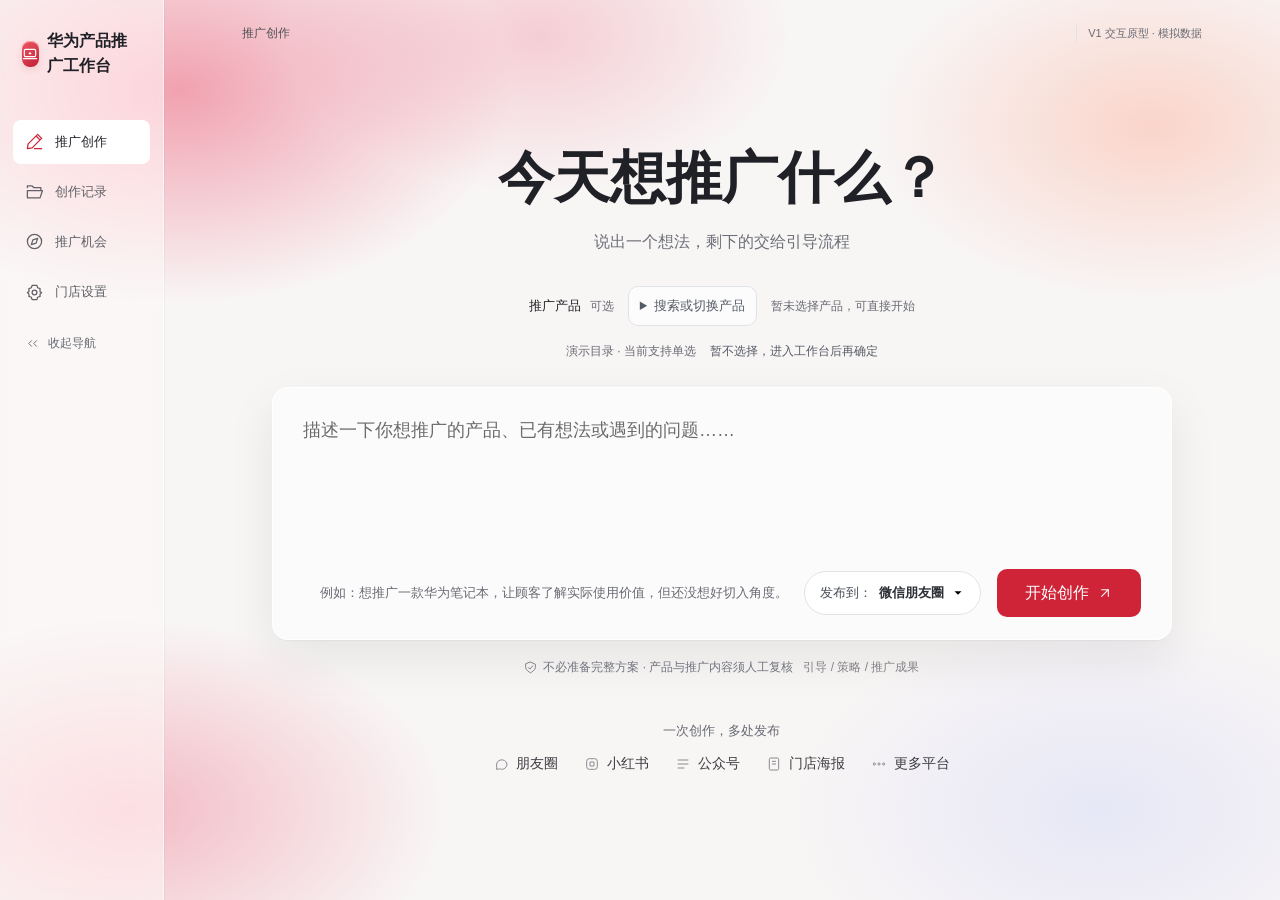
==== commit e4569d4a: "复赛最终版：双产品演示素材 + MateBook 14 型号匹配修复 + 前端工作台与联调文档 - 挂载团队预生成素材（X Pro / MateBook 14，朋友圈、小红书、公众号多图） - 修复素" ====
--- a/ui/index.html
+++ b/ui/index.html
@@ -1,5 +1,5 @@
 <!DOCTYPE html>
-<html lang="zh-CN"><head><meta charset="UTF-8"><meta name="viewport" content="width=device-width, initial-scale=1"><title>华为产品推广工作台 · V1</title><link rel="icon" href="data:,"><link rel="stylesheet" href="home-base.css"><link rel="stylesheet" href="prototype.css"><link rel="stylesheet" href="guide-v2.css"></head><body>
+<html lang="zh-CN"><head><meta charset="UTF-8"><meta name="viewport" content="width=device-width, initial-scale=1"><title>华为产品推广工作台 · V1</title><link rel="icon" href="data:,"><link rel="stylesheet" href="home-base.css"><link rel="stylesheet" href="prototype.css"><link rel="stylesheet" href="guide-v2.css"><link rel="stylesheet" href="content-workbench.css"></head><body>
 <div id="marketing-creator-home" aria-label="华为产品推广工作台">
 
 <div class="mc-app">
@@ -11,12 +11,12 @@
       <button type="button" data-page="opportunities" aria-label="推广机会"><i data-lucide="compass" aria-hidden="true"></i><span>推广机会</span></button>
       <button type="button" data-page="settings" aria-label="门店设置"><i data-lucide="settings" aria-hidden="true"></i><span>门店设置</span></button>
     </nav>
-    <div class="mc-side-footer"><i data-lucide="laptop" aria-hidden="true"></i><span>华为产品推广项目<br><a href="backend.html">真实接口联调</a></span></div>
+    <div class="mc-side-footer" hidden><i data-lucide="laptop" aria-hidden="true"></i><span>华为产品推广项目<br><a href="demo.html">复赛真实流程演示</a><br><a href="backend.html">原版真实接口联调</a><br><button class="mc-link" data-action="b-import">B 工作台 · 手动导入策略</button></span></div>
     <button type="button" class="mc-collapse-btn" data-action="side-collapse" aria-label="收起侧边栏"><svg viewBox="0 0 24 24" fill="none" stroke="currentColor" stroke-width="1.5" aria-hidden="true"><path d="m11 7-5 5 5 5M19 7l-5 5 5 5"/></svg><span class="mc-collapse-label">收起导航</span></button>
   </aside>
   <main class="mc-main">
     <canvas id="mc-fx" aria-hidden="true"></canvas>
-    <header class="mc-top"><strong id="mc-page-label">推广创作</strong><span class="mc-demo">V1 交互原型 · 模拟数据</span></header>
+    <header class="mc-top"><strong id="mc-page-label">推广创作</strong><span class="mc-demo">V1 交互原型 · 模拟数据 · <a href="demo.html">进入真实 A → B 演示</a></span></header>
     <div id="mc-create-page">
       <div class="mc-hero" id="mc-hero">
         <div class="mc-home-head" aria-label="首页标题">
@@ -68,4 +68,4 @@
   </main>
 </div>
 <div id="mc-toast" role="status" aria-live="polite"></div>
-</div><script src="prototype-data.js"></script><script src="guidance.js"></script><script src="prototype.js"></script><script src="home-fx.js"></script></body></html>
+</div><script src="prototype-data.js"></script><script src="guidance.js"></script><script src="pregenerated.js"></script><script src="content-workbench.js"></script><script src="prototype.js"></script><script src="home-fx.js"></script></body></html>
--- a/ui/content-workbench.css
+++ b/ui/content-workbench.css
@@ -0,0 +1,19 @@
+/* B extends the existing workbench tokens and layout. */
+#marketing-creator-home .b-workbench .b-status-line{display:flex;justify-content:space-between;gap:18px;flex-wrap:wrap;margin:18px 0 24px;font-size:12px;color:#676a73}
+#marketing-creator-home .b-workbench .b-status-line span:last-child{color:#9b662c}
+#marketing-creator-home .b-poster{background:#f6f6f8;border:1px solid #ebebee;border-radius:10px;overflow:hidden;max-height:670px;display:flex;justify-content:center}
+#marketing-creator-home .b-poster img{width:100%;height:100%;max-height:670px;object-fit:contain;display:block}
+#marketing-creator-home .b-row{display:flex;gap:12px;flex-wrap:wrap;align-items:center;margin:18px 0}
+#marketing-creator-home .b-evidence{border-top:1px solid #e9eaed;margin-top:24px;padding-top:20px;font-size:13px;line-height:1.8}
+#marketing-creator-home .b-evidence ul{padding-left:20px;color:#8c602b}
+#marketing-creator-home .b-evidence summary,#marketing-creator-home .b-reference summary{cursor:pointer;font-weight:500}
+#marketing-creator-home .b-reference,#marketing-creator-home .b-examples{padding:22px;margin-top:20px}
+#marketing-creator-home .b-reference-grid{display:grid;grid-template-columns:repeat(3,1fr);gap:10px}
+#marketing-creator-home .b-reference-grid img{width:100%;border-radius:6px;display:block}
+#marketing-creator-home .b-workbench a{color:#8e3b48;text-underline-offset:3px}
+#marketing-creator-home .b-dialog textarea{width:100%;box-sizing:border-box;padding:12px;border:1px solid #ddd;border-radius:8px}
+#marketing-creator-home .b-dialog select{max-width:100%;padding:10px;margin:12px 0}
+#marketing-creator-home .b-dialog form{min-width:0}
+#marketing-creator-home .b-workbench .mc-result-thumb img{object-fit:contain;background:#f6f6f8}
+@media(max-width:850px){#marketing-creator-home .b-workbench .mc-results-workbench{grid-template-columns:1fr}#marketing-creator-home .b-poster{max-height:560px}#marketing-creator-home .b-poster img{max-height:560px}}
+#marketing-creator-home .b-material-grid{display:grid;grid-template-columns:repeat(2,minmax(0,1fr));gap:14px}#marketing-creator-home .b-material-grid label{border:1px solid #d9ded8;border-radius:8px;padding:12px;display:block}#marketing-creator-home .b-material-grid img{width:100%;height:210px;object-fit:contain}#marketing-creator-home .b-material-grid input{width:auto;margin:8px}#marketing-creator-home .b-material-grid small{display:block;color:#79796f}
